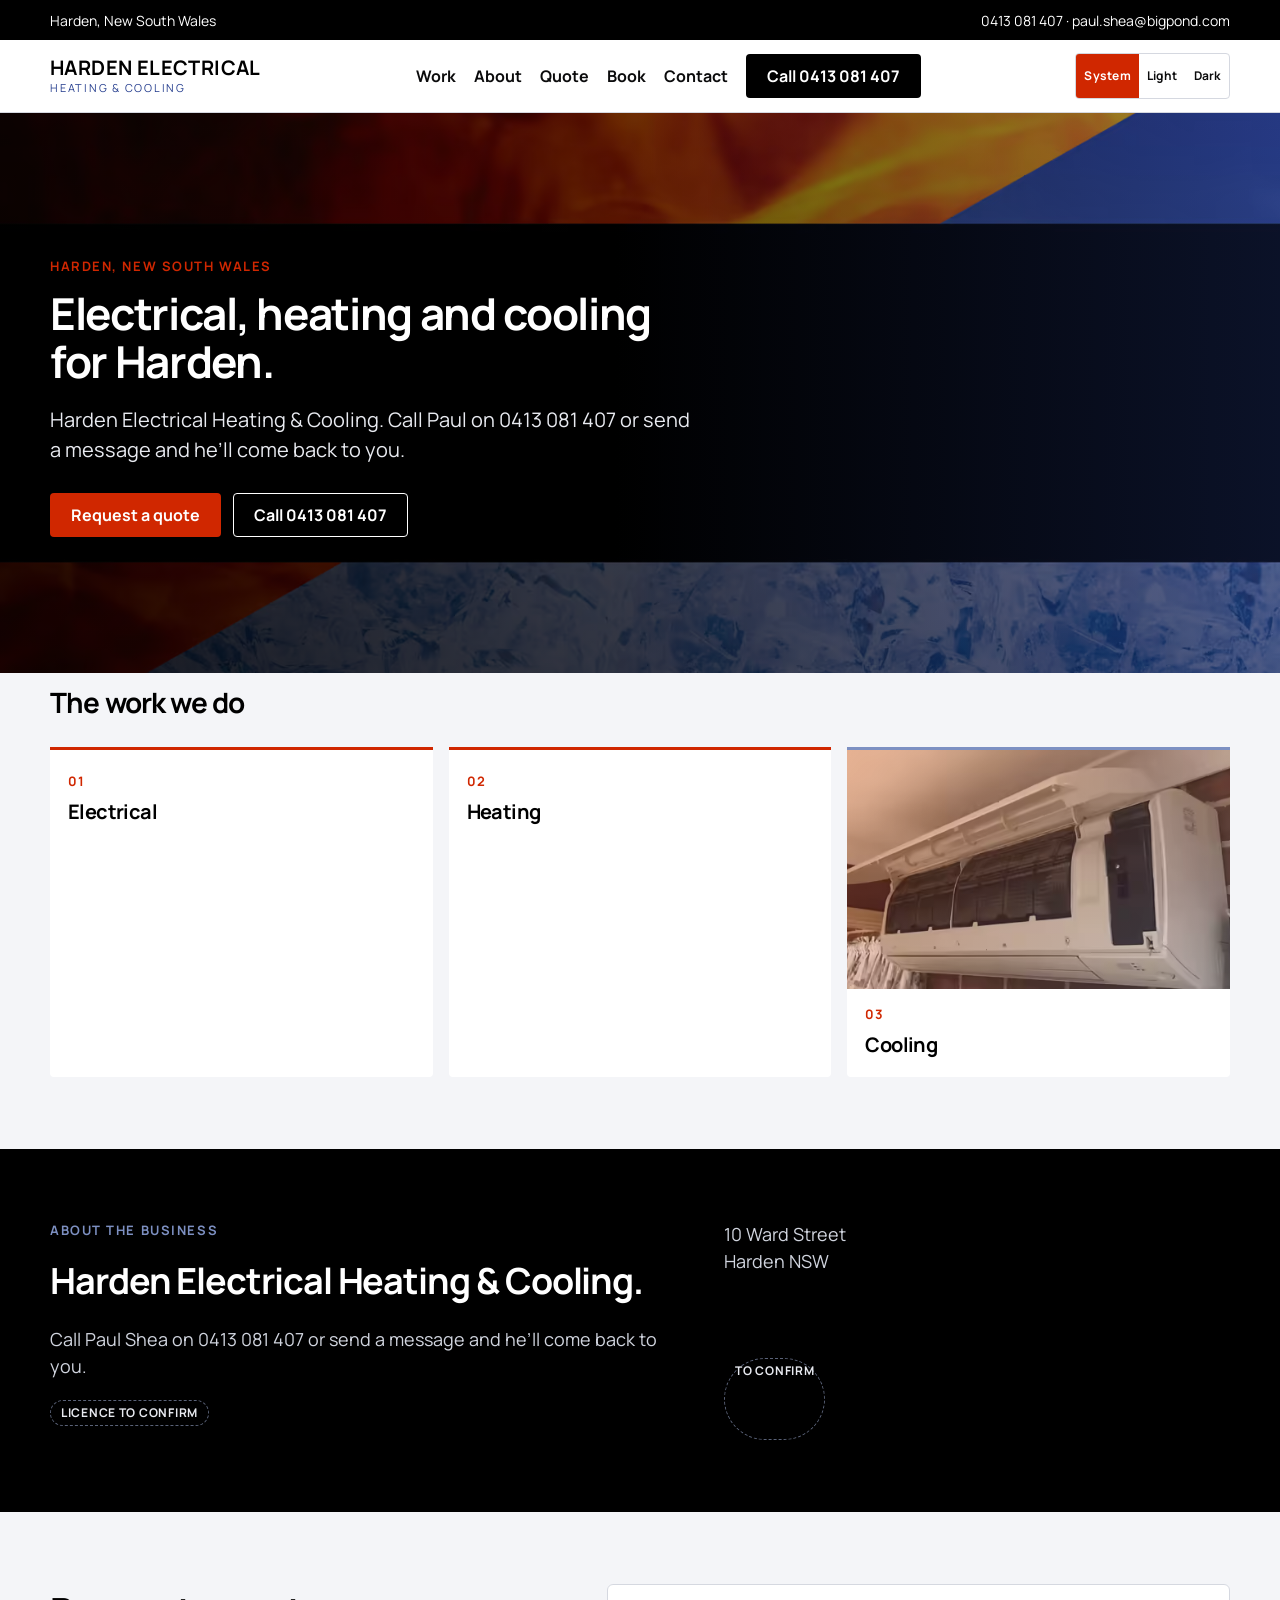
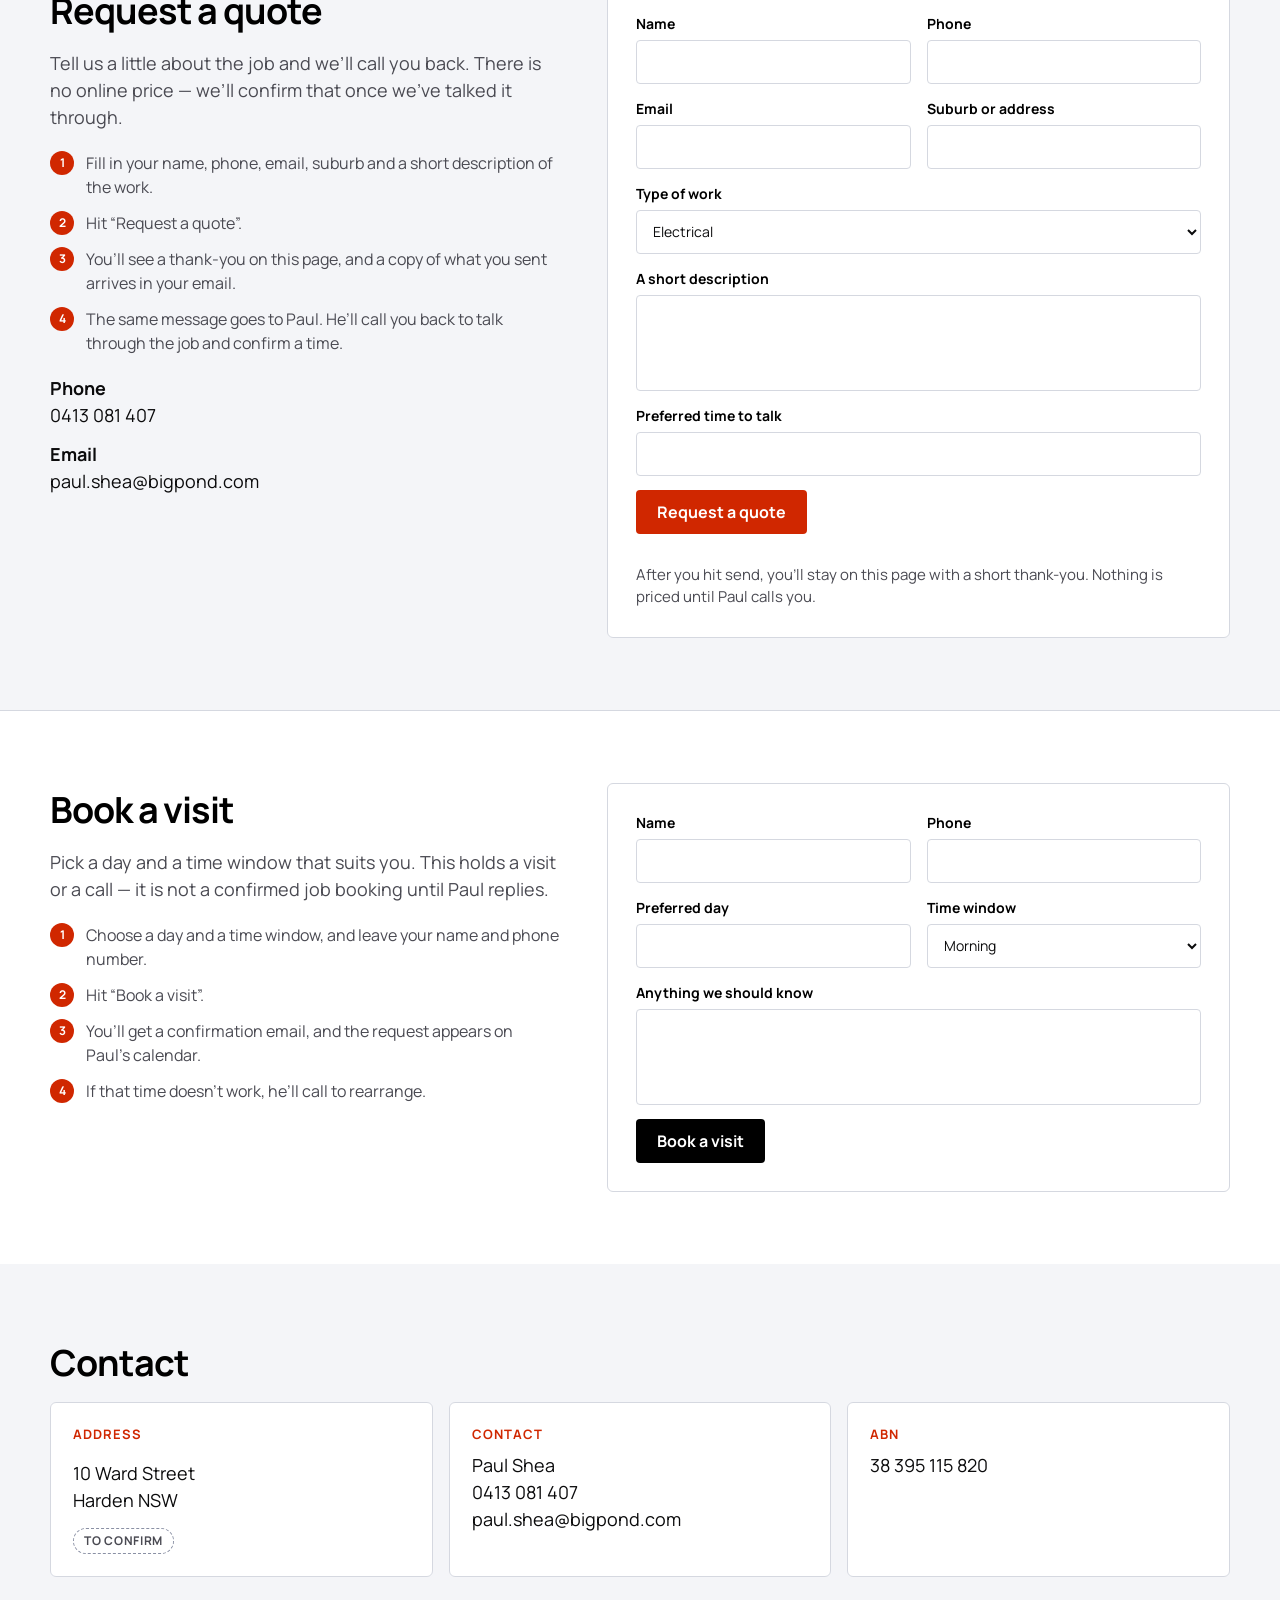
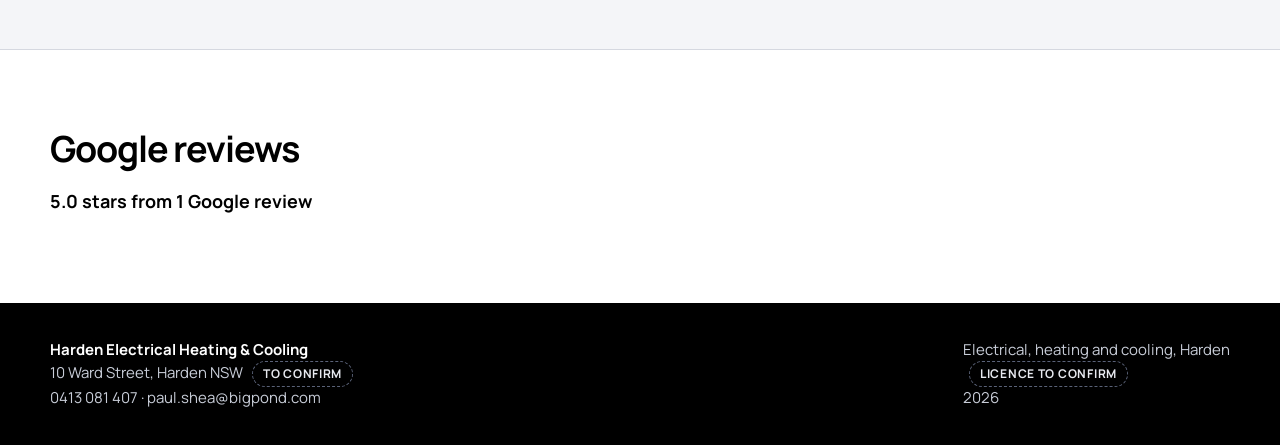
==== index.html @ 58b1dd8d "Build noindex static preview for Harden Electrical Five-page customer-facing site at the repo root w" ====
<!DOCTYPE html>
<html lang="en-AU" data-theme="system">
<head>
<meta charset="UTF-8">
<meta name="viewport" content="width=device-width, initial-scale=1">
<meta name="robots" content="noindex, nofollow">
<meta name="description" content="Electrical, heating and cooling in Harden, NSW. Call Paul on 0413 081 407.">
<title>Electrical, heating and cooling, Harden | Harden Electrical</title>
<link rel="stylesheet" href="css/site.css">
<script>
(function () {
  try {
    var t = localStorage.getItem("harden-theme");
    document.documentElement.setAttribute("data-theme", (t === "light" || t === "dark" || t === "system") ? t : "system");
  } catch (e) {
    document.documentElement.setAttribute("data-theme", "system");
  }
})();
</script>
</head>
<body>
  <a class="skip" href="#main">Skip to content</a>
  <div class="util">
    <div class="wrap">
      <span>Harden, New South Wales</span>
      <span><a href="tel:+61413081407">0413 081 407</a> · <a href="mailto:paul.shea@bigpond.com">paul.shea@bigpond.com</a></span>
    </div>
  </div>
  <header class="site">
    <div class="wrap">
      <a class="wordmark" href="index.html">Harden Electrical<span>Heating &amp; Cooling</span></a>
      <nav class="primary" aria-label="Main">
        <a href="work.html">Work</a>
        <a href="about.html">About</a>
        <a href="quote.html">Quote</a>
        <a href="#book">Book</a>
        <a href="contact.html">Contact</a>
        <a class="btn btn-black" href="tel:+61413081407">Call 0413 081 407</a>
      </nav>
      <div class="theme-switch" role="group" aria-label="Colour theme">
        <button type="button" data-theme-set="system" aria-pressed="true">System</button>
        <button type="button" data-theme-set="light" aria-pressed="false">Light</button>
        <button type="button" data-theme-set="dark" aria-pressed="false">Dark</button>
      </div>
    </div>
  </header>

  <main id="main">
  <section class="hero">
    <div class="hero-media" aria-hidden="true">
      <picture>
        <source type="image/avif" srcset="images/fire-ice-800.avif 800w, images/fire-ice-1440.avif 1440w" sizes="100vw">
        <source type="image/webp" srcset="images/fire-ice-800.webp 800w, images/fire-ice-1440.webp 1440w" sizes="100vw">
        <img src="images/fire-ice-800.webp" width="1440" height="810" alt="" fetchpriority="high" decoding="async">
      </picture>
      <div class="hero-overlay"></div>
    </div>
    <div class="wrap">
      <div class="hero-copy">
        <p class="kicker">Harden, New South Wales</p>
        <h1>Electrical, heating and cooling for Harden.</h1>
        <p class="lead">Harden Electrical Heating &amp; Cooling. Call Paul on 0413 081 407 or send a message and he’ll come back to you.</p>
        <div class="hero-actions">
          <a class="btn btn-fire" href="#quote">Request a quote</a>
          <a class="btn btn-ghost-light" href="tel:+61413081407">Call 0413 081 407</a>
        </div>
      </div>
    </div>
  </section>

  <section class="services reveal" id="work">
    <div class="wrap">
      <h2>The work we do</h2>
      <div class="svc-grid">
        <a class="svc" href="work.html"><span>01</span><h3>Electrical</h3></a>
        <a class="svc" href="work.html"><span>02</span><h3>Heating</h3></a>
        <a class="svc ice" href="work.html">
          <div class="media-frame brand-tint">
            <picture>
              <source type="image/avif" srcset="images/split-system-480.avif 480w, images/split-system-960.avif 960w" sizes="(max-width: 900px) 100vw, 380px">
              <source type="image/webp" srcset="images/split-system-480.webp 480w, images/split-system-960.webp 960w" sizes="(max-width: 900px) 100vw, 380px">
              <img src="images/split-system-480.webp" width="960" height="584" alt="Split system air conditioner." loading="lazy" decoding="async">
            </picture>
          </div>
          <div class="svc-body"><span>03</span><h3>Cooling</h3></div>
        </a>
      </div>
    </div>
  </section>

  <section class="about reveal" id="about">
    <div class="wrap about-grid">
      <div>
        <p class="kicker">About the business</p>
        <h2><a href="about.html">Harden Electrical Heating &amp; Cooling.</a></h2>
        <p>Call Paul Shea on 0413 081 407 or send a message and he’ll come back to you.</p>
        <p class="confirm-block"><span class="confirm-chip">Licence to confirm</span></p>
      </div>
      <div class="confirm-block">
        <p>10 Ward Street<br>Harden NSW</p>
        <span class="confirm-chip">To confirm</span>
      </div>
    </div>
  </section>

  <section class="quote reveal" id="quote">
    <div class="wrap quote-grid">
      <div>
        <h2>Request a quote</h2>
        <p class="help">Tell us a little about the job and we’ll call you back. There is no online price — we’ll confirm that once we’ve talked it through.</p>
        <ol class="steps">
          <li data-n="1">Fill in your name, phone, email, suburb and a short description of the work.</li>
          <li data-n="2">Hit “Request a quote”.</li>
          <li data-n="3">You’ll see a thank-you on this page, and a copy of what you sent arrives in your email.</li>
          <li data-n="4">The same message goes to Paul. He’ll call you back to talk through the job and confirm a time.</li>
        </ol>
        <div class="side-facts">
          <p><strong>Phone</strong><br><a href="tel:+61413081407">0413 081 407</a></p>
          <p><strong>Email</strong><br><a href="mailto:paul.shea@bigpond.com">paul.shea@bigpond.com</a></p>
        </div>
      </div>
      <div>
        <form data-form="quote">
          <label for="q-name">Name<input id="q-name" type="text" name="name" autocomplete="name" required></label>
          <label for="q-phone">Phone<input id="q-phone" type="tel" name="phone" autocomplete="tel" required></label>
          <label for="q-email">Email<input id="q-email" type="email" name="email" autocomplete="email" required></label>
          <label for="q-suburb">Suburb or address<input id="q-suburb" type="text" name="suburb" required></label>
          <label class="full" for="q-type">Type of work
            <select id="q-type" name="type">
              <option>Electrical</option>
              <option>Heating</option>
              <option>Cooling</option>
              <option>Other</option>
            </select>
          </label>
          <label class="full" for="q-details">A short description<textarea id="q-details" name="details" required></textarea></label>
          <label class="full" for="q-when">Preferred time to talk<input id="q-when" type="text" name="when"></label>
          <button class="btn btn-fire submit" type="submit">Request a quote</button>
          <p class="after-send">After you hit send, you’ll stay on this page with a short thank-you. Nothing is priced until Paul calls you.</p>
        </form>
        <div class="thanks" hidden tabindex="-1">
          <p>Thank you. Nothing is priced until Paul calls you.</p>
        </div>
      </div>
    </div>
  </section>

  <section class="book reveal" id="book">
    <div class="wrap book-grid">
      <div>
        <h2>Book a visit</h2>
        <p class="help">Pick a day and a time window that suits you. This holds a visit or a call — it is not a confirmed job booking until Paul replies.</p>
        <ol class="steps">
          <li data-n="1">Choose a day and a time window, and leave your name and phone number.</li>
          <li data-n="2">Hit “Book a visit”.</li>
          <li data-n="3">You’ll get a confirmation email, and the request appears on Paul’s calendar.</li>
          <li data-n="4">If that time doesn’t work, he’ll call to rearrange.</li>
        </ol>
      </div>
      <div>
        <form data-form="book">
          <label for="b-name">Name<input id="b-name" type="text" name="b-name" autocomplete="name" required></label>
          <label for="b-phone">Phone<input id="b-phone" type="tel" name="b-phone" autocomplete="tel" required></label>
          <label for="b-day">Preferred day<input id="b-day" type="text" name="b-day" required></label>
          <label for="b-window">Time window
            <select id="b-window" name="b-window">
              <option>Morning</option>
              <option>Afternoon</option>
              <option>Either</option>
            </select>
          </label>
          <label class="full" for="b-notes">Anything we should know<textarea id="b-notes" name="b-notes"></textarea></label>
          <button class="btn btn-black submit" type="submit">Book a visit</button>
        </form>
        <div class="thanks" hidden tabindex="-1">
          <p>Thank you. Paul will be in touch.</p>
        </div>
      </div>
    </div>
  </section>

  <section class="contact reveal" id="contact">
    <div class="wrap">
      <h2 class="contact-heading">Contact</h2>
      <div class="contact-grid">
        <article class="confirm-block">
          <h3>Address</h3>
          <p>10 Ward Street<br>Harden NSW</p>
          <span class="confirm-chip">To confirm</span>
        </article>
        <article>
          <h3>Contact</h3>
          <p>Paul Shea<br><a href="tel:+61413081407">0413 081 407</a><br><a href="mailto:paul.shea@bigpond.com">paul.shea@bigpond.com</a></p>
        </article>
        <article>
          <h3>ABN</h3>
          <p>38 395 115 820</p>
        </article>
      </div>
    </div>
  </section>

  <section class="reviews reveal">
    <div class="wrap">
      <h2>Google reviews</h2>
      <p class="rating">5.0 stars from 1 Google review</p>
    </div>
  </section>
  </main>

  <footer class="site">
    <div class="wrap">
      <div>
        <strong>Harden Electrical Heating &amp; Cooling</strong><br>
        10 Ward Street, Harden NSW <span class="confirm-chip">To confirm</span><br>
        <a href="tel:+61413081407">0413 081 407</a> · <a href="mailto:paul.shea@bigpond.com">paul.shea@bigpond.com</a>
      </div>
      <div>
        Electrical, heating and cooling, Harden<br>
        <span class="confirm-chip">Licence to confirm</span><br>
        2026
      </div>
    </div>
  </footer>
  <div class="sticky-call">
    <a class="btn btn-fire" href="tel:+61413081407">Call 0413 081 407</a>
    <a class="btn btn-ghost-light" href="#quote">Request a quote</a>
  </div>
  <script src="js/site.js"></script>
</body>
</html>
---- css/site.css ----
@font-face {
  font-family: Manrope;
  src: url("../fonts/manrope-400.woff2") format("woff2");
  font-weight: 400;
  font-style: normal;
  font-display: swap;
}
@font-face {
  font-family: Manrope;
  src: url("../fonts/manrope-700.woff2") format("woff2");
  font-weight: 700;
  font-style: normal;
  font-display: swap;
}

:root,
html[data-theme="light"],
html[data-theme="system"] {
  --fire: #D02700;
  --ember: #8B1500;
  --ice: #7D90C2;
  --blue: #284090;
  --ink: #0B0B0C;
  --muted: #4A4A52;
  --paper: #FFFFFF;
  --mist: #F4F5F8;
  --line: #D5D8E0;
  --black: #000000;
  --heading: #000000;
  --gap-bg: #EEF0F5;
  --gap-line: #8A90A4;
  --input-bg: #FFFFFF;
  --about-copy: #D0D4DE;
  --about-lic: #E8EAF0;
  --footer-copy: #C8CDD8;
  --wordmark-sub: #284090;
  color-scheme: light;
}

@media (prefers-color-scheme: dark) {
  html[data-theme="system"] {
    --ink: #F4F5F8;
    --muted: #B4B8C4;
    --paper: #141418;
    --mist: #0B0B0C;
    --line: #3A3E4A;
    --heading: #FFFFFF;
    --gap-bg: #1A1C24;
    --gap-line: #5A6278;
    --input-bg: #1C1C22;
    --about-copy: #D0D4DE;
    --about-lic: #E8EAF0;
    --footer-copy: #C8CDD8;
    --wordmark-sub: #7D90C2;
    color-scheme: dark;
  }
}

html[data-theme="dark"] {
  --ink: #F4F5F8;
  --muted: #B4B8C4;
  --paper: #141418;
  --mist: #0B0B0C;
  --line: #3A3E4A;
  --heading: #FFFFFF;
  --gap-bg: #1A1C24;
  --gap-line: #5A6278;
  --input-bg: #1C1C22;
  --about-copy: #D0D4DE;
  --about-lic: #E8EAF0;
  --footer-copy: #C8CDD8;
  --wordmark-sub: #7D90C2;
  color-scheme: dark;
}

* { box-sizing: border-box; margin: 0; padding: 0; }

html, body { background: var(--mist); color: var(--ink); }

html { overflow-x: clip; }

body {
  font-family: Manrope, "Segoe UI", sans-serif;
  font-size: 18px;
  font-weight: 400;
  line-height: 1.5;
  -webkit-font-smoothing: antialiased;
  min-width: 0;
}

h1, h2, h3, .wordmark { font-weight: 700; letter-spacing: -0.03em; }
a { color: inherit; text-decoration: none; }
img { max-width: 100%; }

.wrap { width: min(1180px, calc(100% - 48px)); margin: 0 auto; }

.skip {
  position: absolute;
  left: 12px;
  top: -48px;
  z-index: 40;
  background: var(--fire);
  color: #fff;
  padding: 10px 16px;
  min-height: 44px;
  font-weight: 700;
  font-size: 16px;
}
.skip:focus { top: 8px; }

.btn {
  display: inline-flex;
  align-items: center;
  justify-content: center;
  min-height: 44px;
  padding: 0 20px;
  border-radius: 4px;
  font-family: inherit;
  font-weight: 700;
  font-size: 16px;
  border: 1.5px solid transparent;
  cursor: pointer;
  color: inherit;
  text-align: center;
}
.btn-fire { background: var(--fire); color: #fff; }
.btn-black { background: var(--black); color: #fff; }
.btn-ghost { background: transparent; border-color: var(--heading); color: var(--heading); }
.btn-ghost-light { background: transparent; border-color: #fff; color: #fff; }

.util { background: var(--black); color: #fff; font-size: 14px; }
.util .wrap {
  min-height: 40px;
  display: flex;
  align-items: center;
  justify-content: space-between;
  gap: 16px;
}
.util a { color: #fff; }

header.site {
  position: sticky;
  top: 0;
  z-index: 20;
  background: var(--paper);
  border-bottom: 1px solid var(--line);
}
header.site .wrap {
  display: flex;
  align-items: center;
  justify-content: space-between;
  gap: 16px 24px;
  min-height: 72px;
}

.wordmark {
  font-size: 20px;
  line-height: 1.1;
  color: var(--heading);
  text-transform: uppercase;
  letter-spacing: 0.02em;
  flex-shrink: 0;
}
.wordmark span {
  display: block;
  font-size: 11px;
  font-weight: 400;
  letter-spacing: 0.16em;
  color: var(--wordmark-sub);
  margin-top: 3px;
}

nav.primary {
  display: flex;
  align-items: center;
  gap: 18px;
  font-weight: 700;
  font-size: 16px;
  min-width: 0;
}
nav.primary a:hover { color: var(--fire); }
nav.primary a[aria-current="page"] { color: var(--fire); }

.theme-switch {
  display: flex;
  flex-shrink: 0;
  border: 1px solid var(--line);
  border-radius: 4px;
  overflow: hidden;
  background: var(--paper);
}
.theme-switch button {
  appearance: none;
  font-family: inherit;
  font-weight: 700;
  font-size: 12px;
  letter-spacing: 0.02em;
  min-height: 44px;
  min-width: 44px;
  padding: 0 8px;
  border: 0;
  background: transparent;
  color: var(--ink);
  cursor: pointer;
  line-height: 1;
}
.theme-switch button[aria-pressed="true"] {
  background: var(--fire);
  color: #fff;
}

.hero {
  position: relative;
  min-height: 560px;
  display: flex;
  align-items: center;
  padding: 64px 0 56px;
  color: #fff;
  overflow: hidden;
}
.hero-media {
  position: absolute;
  inset: 0;
}
.hero-media picture,
.hero-media img {
  display: block;
  width: 100%;
  height: 100%;
}
.hero-media img {
  object-fit: cover;
  aspect-ratio: 16 / 9;
}
.hero-overlay {
  position: absolute;
  inset: 0;
  background:
    linear-gradient(90deg, rgba(0, 0, 0, 0.78) 0%, rgba(0, 0, 0, 0.5) 48%, rgba(40, 64, 144, 0.28) 100%),
    linear-gradient(180deg, rgba(0, 0, 0, 0.15), rgba(0, 0, 0, 0.35));
  pointer-events: none;
}
.hero-copy {
  position: relative;
  z-index: 1;
  max-width: 36em;
}
.hero .lead { color: #E8EAF0; }
.hero h1 { color: #fff; }
.hero-note {
  margin-top: 20px;
  font-size: 15px;
  color: #F4F5F8;
  max-width: 36em;
}
.page-intro { padding: 64px 0 32px; }
.hero-grid {
  display: grid;
  grid-template-columns: 1.05fr 0.95fr;
  gap: 48px;
  align-items: start;
}

.kicker {
  font-size: 13px;
  font-weight: 700;
  letter-spacing: 0.12em;
  text-transform: uppercase;
  color: var(--fire);
  margin-bottom: 14px;
}

h1 {
  font-size: 44px;
  line-height: 1.08;
  color: var(--heading);
  margin-bottom: 20px;
}
.lead {
  font-size: 20px;
  color: var(--muted);
  max-width: 36em;
  margin-bottom: 28px;
}
.hero-actions { display: flex; flex-wrap: wrap; gap: 12px; }

.photo-slot,
.photo-placeholder {
  background: linear-gradient(135deg, #3A0A00 0%, #D02700 42%, #7D90C2 58%, #1A2450 100%);
  border-radius: 6px;
  min-height: 380px;
  padding: 28px;
  display: flex;
  flex-direction: column;
  justify-content: flex-end;
  color: #F4F5F8;
  font-size: 15px;
}
.photo-placeholder {
  background: var(--gap-bg);
  border: 1.5px dashed var(--gap-line);
  color: var(--muted);
  min-height: 0;
  aspect-ratio: 16 / 10;
  justify-content: center;
}
.photo-slot strong,
.photo-placeholder strong {
  display: block;
  color: #fff;
  font-size: 16px;
  margin-bottom: 6px;
  font-weight: 700;
}
.photo-placeholder strong { color: var(--ink); }

.media-frame {
  position: relative;
  overflow: hidden;
  border-radius: 6px;
  aspect-ratio: 16 / 10;
  background: var(--gap-bg);
}
.media-frame picture,
.media-frame img {
  display: block;
  width: 100%;
  height: 100%;
}
.media-frame img {
  object-fit: cover;
  aspect-ratio: 16 / 10;
}
.brand-tint::after {
  content: "";
  position: absolute;
  inset: 0;
  background: linear-gradient(135deg, rgba(208, 39, 0, 0.22), rgba(125, 144, 194, 0.28));
  pointer-events: none;
}

.services { padding: 8px 0 72px; }
.services h2 { font-size: 28px; color: var(--heading); margin-bottom: 24px; }
.svc-grid { display: grid; grid-template-columns: repeat(3, 1fr); gap: 16px; }
.svc {
  background: var(--paper);
  border-top: 3px solid var(--fire);
  padding: 22px 18px 20px;
  min-height: 140px;
  border-radius: 0 0 4px 4px;
  display: block;
  overflow: hidden;
}
.svc:nth-child(3),
.svc.ice { border-top-color: var(--ice); }
.svc .media-frame {
  border-radius: 0;
  margin: -22px -18px 16px;
}
.svc-body { padding: 0; }
.svc span {
  display: block;
  font-size: 13px;
  font-weight: 700;
  color: var(--fire);
  letter-spacing: 0.08em;
  margin-bottom: 8px;
}
.svc h3 { font-size: 20px; color: var(--heading); line-height: 1.2; }

.gallery { padding: 0 0 72px; }
.gallery h2 { font-size: 36px; color: var(--heading); margin-bottom: 12px; }
.work-item button { width: 100%; }
.work-item .photo-placeholder { min-height: 220px; }
.bento {
  display: grid;
  grid-template-columns: 1.4fr 1fr;
  gap: 16px;
}
.bento button {
  appearance: none;
  border: 0;
  padding: 0;
  background: none;
  cursor: pointer;
  text-align: left;
  font: inherit;
  color: inherit;
  min-height: 44px;
}
.bento .media-frame { width: 100%; }
.bento figcaption,
.bento .cap {
  margin-top: 8px;
  font-size: 14px;
  color: var(--muted);
}

.lightbox {
  position: relative;
  padding: 0;
  border: 0;
  background: transparent;
  max-width: min(1100px, calc(100% - 32px));
}
.lightbox::backdrop { background: rgba(0, 0, 0, 0.82); }
.lightbox img {
  display: block;
  width: 100%;
  height: auto;
  border-radius: 6px;
}
.lightbox-close {
  position: absolute;
  top: 12px;
  right: 12px;
  min-height: 44px;
  min-width: 44px;
  padding: 0 14px;
  border: 0;
  border-radius: 4px;
  background: var(--black);
  color: #fff;
  font: inherit;
  font-weight: 700;
  cursor: pointer;
}

@media (prefers-reduced-motion: no-preference) {
  .reveal.is-in {
    animation: fade-up 0.45s ease both;
  }
}
@keyframes fade-up {
  from { opacity: 0.01; transform: translateY(10px); }
  to { opacity: 1; transform: none; }
}

.work-list { display: grid; gap: 24px; }
.work-item {
  display: grid;
  grid-template-columns: 0.9fr 1.1fr;
  gap: 32px;
  align-items: stretch;
  background: var(--paper);
  border-top: 3px solid var(--fire);
  border-radius: 0 0 6px 6px;
  padding: 24px;
}
.work-item.ice { border-top-color: var(--ice); }
.work-item .photo-slot { min-height: 220px; }
.work-item h2 { font-size: 28px; color: var(--heading); margin: 0; }
.work-item .num {
  display: block;
  font-size: 13px;
  font-weight: 700;
  color: var(--fire);
  letter-spacing: 0.08em;
  margin-bottom: 8px;
}

.about { background: var(--black); color: #fff; padding: 72px 0; }
.about-grid { display: grid; grid-template-columns: 1.1fr 0.9fr; gap: 56px; }
.about h1,
.about h2 { font-size: 36px; margin-bottom: 18px; color: #fff; }
.about p { margin-bottom: 14px; color: var(--about-copy); }
.about .kicker { color: var(--ice); }
.confirm-chip {
  display: inline-block;
  margin: 6px 0 0;
  padding: 4px 10px;
  border: 1.5px dashed var(--gap-line);
  border-radius: 999px;
  font-size: 12px;
  font-weight: 700;
  letter-spacing: 0.06em;
  text-transform: uppercase;
  color: var(--muted);
  line-height: 1.3;
  vertical-align: middle;
}
.about .confirm-chip,
footer.site .confirm-chip {
  border-color: #5A6278;
  color: #E8EAF0;
}
footer.site .confirm-chip { margin: 0 0 0 6px; }
.confirm-block { display: grid; gap: 8px; justify-items: start; }
.about a { color: #fff; }

.quote, .book, .contact, .reviews, .not-found { padding: 72px 0; }
.book { background: var(--paper); border-top: 1px solid var(--line); }
.quote-grid, .book-grid {
  display: grid;
  grid-template-columns: 0.9fr 1.1fr;
  gap: 48px;
  align-items: start;
}
.quote h1, .quote h2,
.book h1, .book h2,
.reviews h2,
.contact h1, .contact h2,
.not-found h1 {
  font-size: 36px;
  color: var(--heading);
  margin-bottom: 12px;
}
.help { color: var(--muted); margin-bottom: 20px; }
.steps { list-style: none; display: grid; gap: 12px; margin-top: 8px; }
.steps li {
  padding-left: 36px;
  position: relative;
  color: var(--muted);
  font-size: 16px;
}
.steps li::before {
  content: attr(data-n);
  position: absolute;
  left: 0;
  top: 0;
  width: 24px;
  height: 24px;
  border-radius: 50%;
  background: var(--fire);
  color: #fff;
  font-size: 12px;
  font-weight: 700;
  display: flex;
  align-items: center;
  justify-content: center;
  line-height: 24px;
  text-align: center;
}

.side-facts { margin-top: 20px; }
.side-facts p { margin-top: 12px; }
.side-facts p:first-child { margin-top: 20px; }

form {
  background: var(--paper);
  border: 1px solid var(--line);
  padding: 28px;
  display: grid;
  grid-template-columns: 1fr 1fr;
  gap: 14px 16px;
  border-radius: 6px;
}
form label {
  display: flex;
  flex-direction: column;
  gap: 6px;
  font-size: 14px;
  font-weight: 700;
  color: var(--heading);
}
form label.full { grid-column: 1 / -1; }
form input, form select, form textarea {
  font: inherit;
  font-weight: 400;
  color: var(--ink);
  border: 1px solid var(--line);
  background: var(--input-bg);
  min-height: 44px;
  padding: 8px 12px;
  border-radius: 4px;
  width: 100%;
}
form textarea { min-height: 96px; resize: none; }
form .submit { grid-column: 1 / -1; justify-self: start; }
.after-send {
  margin-top: 16px;
  font-size: 15px;
  color: var(--muted);
  grid-column: 1 / -1;
}
.thanks {
  background: var(--paper);
  border: 1px solid var(--line);
  padding: 28px;
  border-radius: 6px;
  color: var(--ink);
}
.thanks[hidden], form[hidden] { display: none; }

.contact-grid { display: grid; grid-template-columns: repeat(3, 1fr); gap: 16px; }
.contact article {
  background: var(--paper);
  padding: 22px;
  border: 1px solid var(--line);
  border-radius: 6px;
}
.contact h3 {
  font-size: 13px;
  letter-spacing: 0.08em;
  text-transform: uppercase;
  color: var(--fire);
  margin-bottom: 8px;
  font-weight: 700;
}
.contact .note { margin-top: 8px; font-size: 15px; color: var(--muted); }
.contact-heading { margin-bottom: 24px; }

.hours-gap, .reviews-gap {
  border: 1.5px dashed var(--gap-line);
  background: var(--gap-bg);
  padding: 22px;
  font-size: 15px;
  color: var(--muted);
  border-radius: 6px;
}
.hours-gap strong, .reviews-gap strong {
  display: block;
  color: var(--ink);
  margin-bottom: 6px;
}

.reviews { background: var(--paper); border-top: 1px solid var(--line); }
.rating { margin-bottom: 16px; font-weight: 700; color: var(--heading); }

footer.site {
  background: var(--black);
  color: var(--footer-copy);
  padding: 36px 0;
  font-size: 15px;
}
footer.site .wrap {
  display: flex;
  justify-content: space-between;
  gap: 24px;
  flex-wrap: wrap;
}
footer.site strong { color: #fff; }
footer.site a { color: inherit; }

.sticky-call {
  display: none;
  position: sticky;
  bottom: 0;
  background: var(--black);
  color: #fff;
  padding: 10px 16px;
  gap: 10px;
  z-index: 5;
}
.sticky-call a { flex: 1; }

@media (prefers-reduced-motion: reduce) {
  *, *::before, *::after {
    animation: none !important;
    transition: none !important;
    scroll-behavior: auto !important;
  }
}

@media (max-width: 1100px) {
  nav.primary { gap: 12px; font-size: 15px; }
  nav.primary .btn { padding: 0 12px; }
}

@media (max-width: 900px) {
  .wrap { width: min(1180px, calc(100% - 32px)); }
  h1 { font-size: 32px; }
  .util { display: none; }
  header.site .wrap {
    flex-wrap: wrap;
    min-height: 0;
    padding: 10px 0 8px;
    gap: 8px;
  }
  .wordmark { font-size: 16px; order: 1; }
  .theme-switch { margin-left: auto; order: 2; }
  nav.primary {
    width: 100%;
    gap: 0;
    justify-content: space-between;
    font-size: 15px;
    order: 3;
  }
  nav.primary a {
    min-height: 44px;
    display: inline-flex;
    align-items: center;
    padding: 0 4px;
  }
  nav.primary .btn { display: none; }
  .hero, .page-intro { padding: 32px 0 28px; }
  .hero { min-height: 420px; }
  .hero-grid,
  .about-grid,
  .quote-grid,
  .book-grid,
  .svc-grid,
  .contact-grid,
  .work-item,
  .bento { grid-template-columns: 1fr; }
  .svc { min-height: 0; }
  .gallery { padding-bottom: 48px; }
  form { grid-template-columns: 1fr; padding: 18px; }
  form label.full, form .submit, .after-send { grid-column: auto; }
  form .submit { width: 100%; }
  .photo-slot { min-height: 220px; }
  .about, .quote, .book, .contact, .reviews, .not-found, .services { padding-top: 48px; padding-bottom: 48px; }
  .sticky-call { display: flex; }
  footer.site { padding-bottom: 80px; }
}

@media (max-width: 360px) {
  .theme-switch button { padding: 0 5px; font-size: 11px; }
}
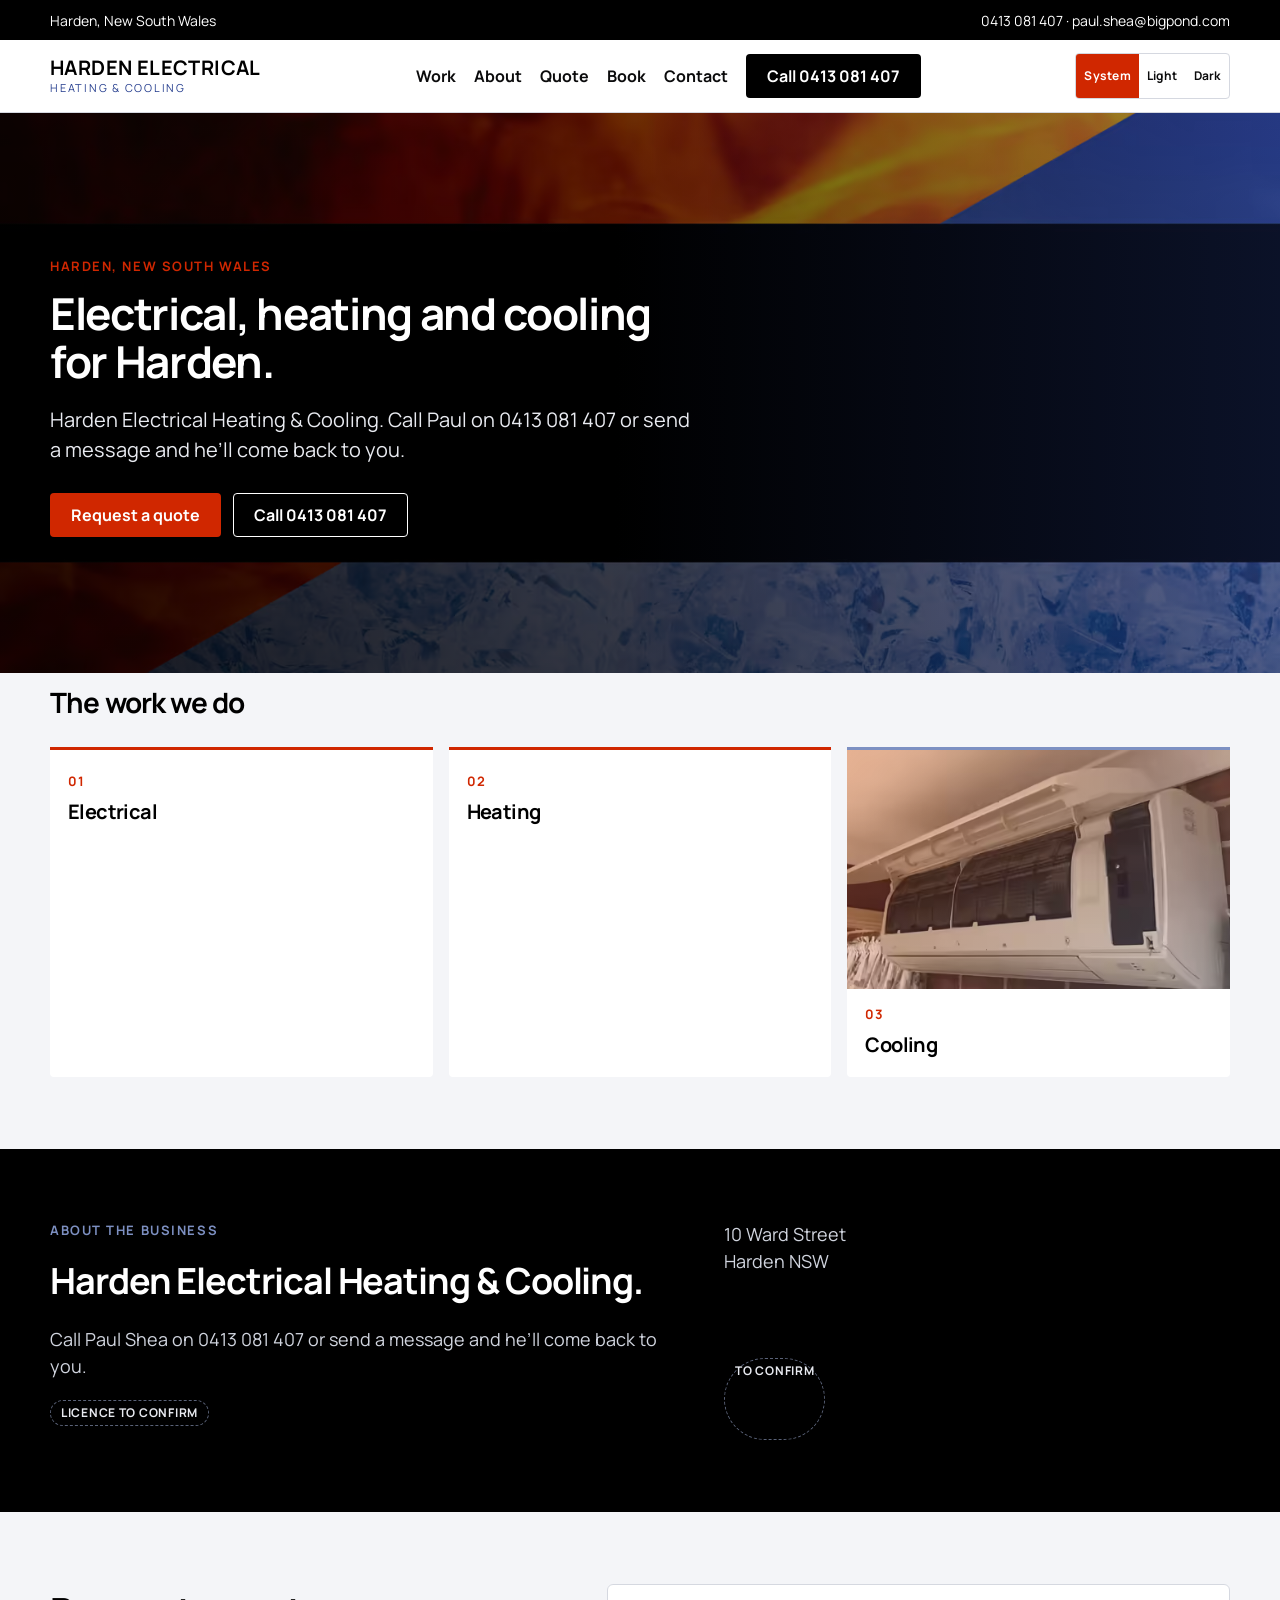
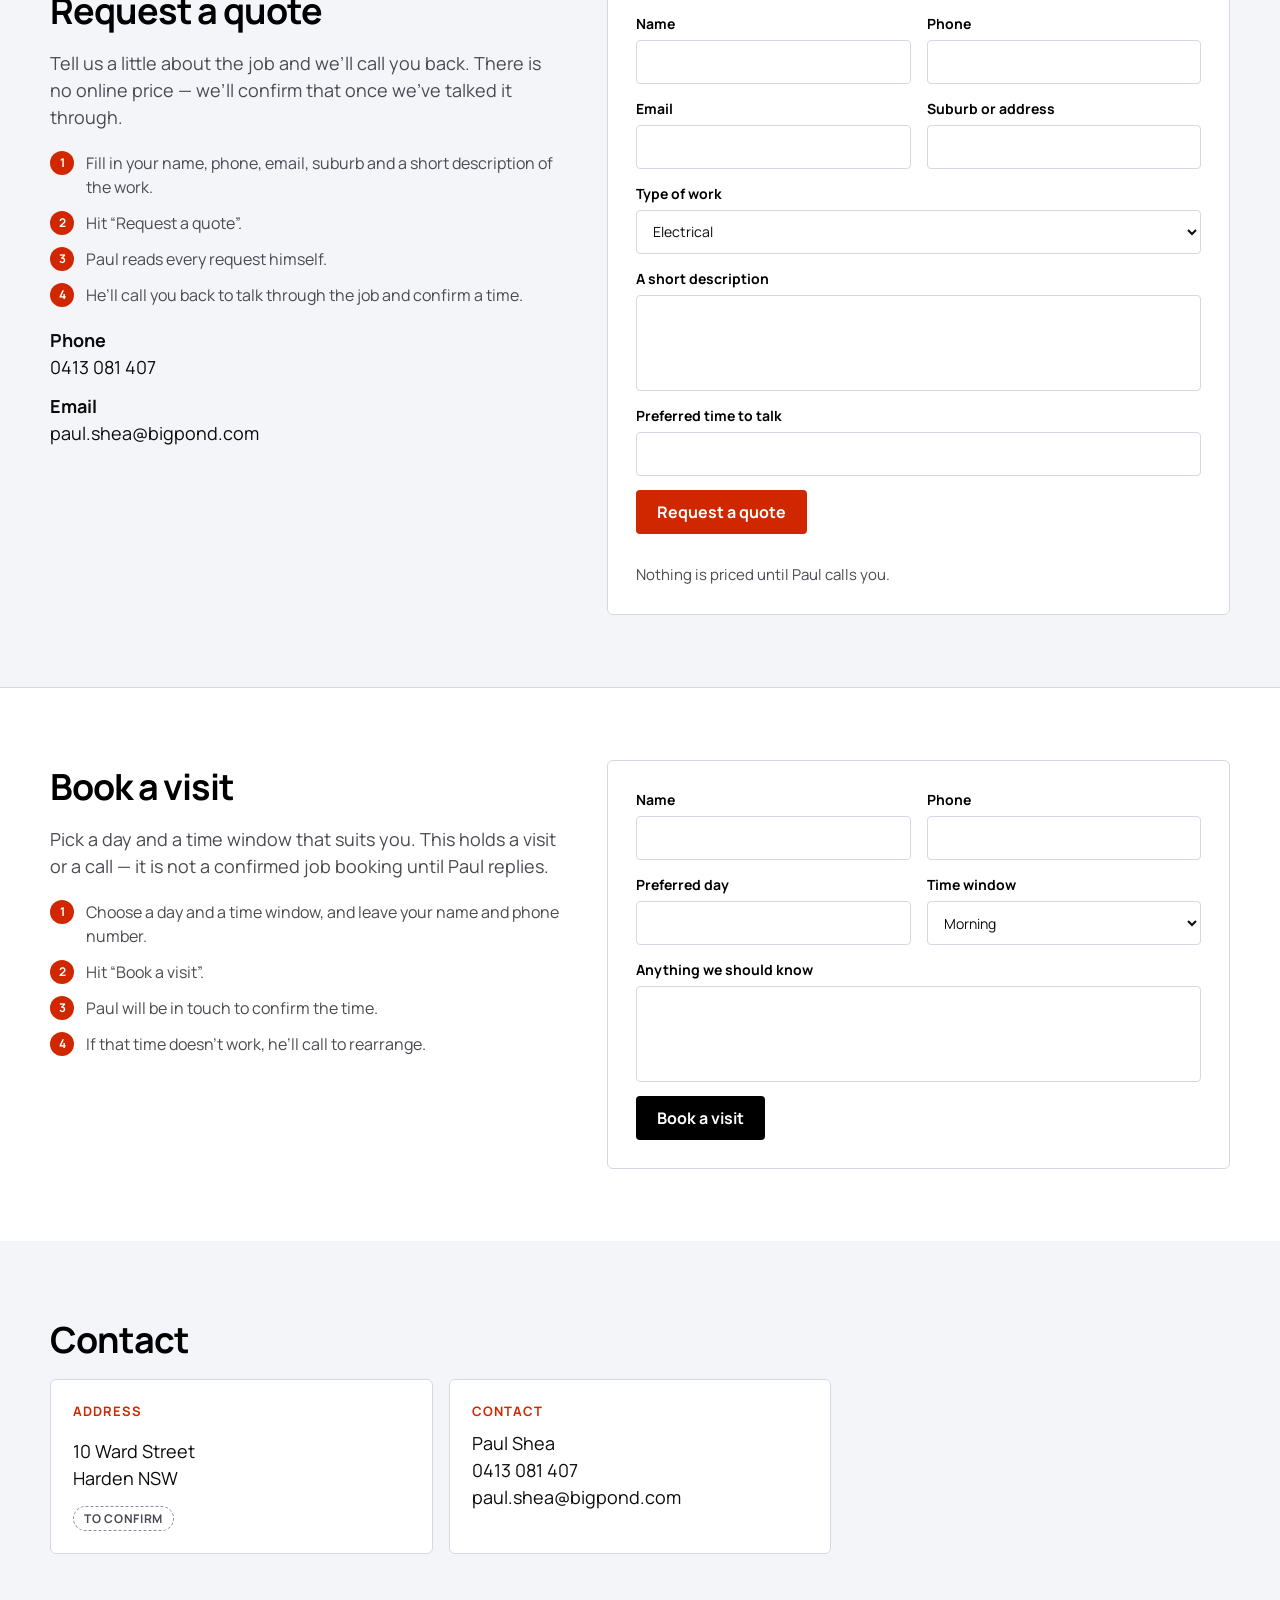
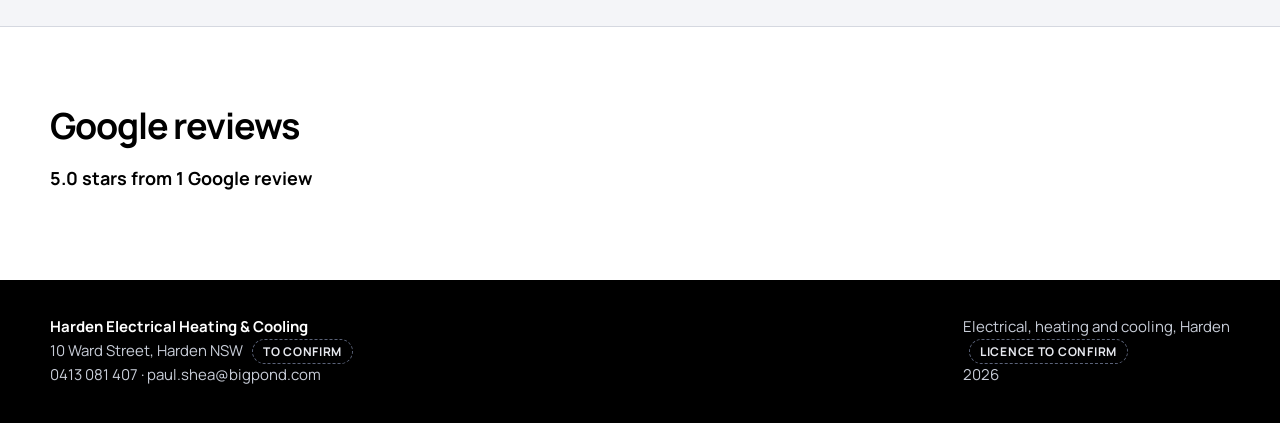
==== commit 21f9ed30: "Fix customer-facing copy on quote, booking, and ABN Remove the unverifiable ABN, stop promising emai" ====
--- a/index.html
+++ b/index.html
@@ -111,8 +111,8 @@
         <ol class="steps">
           <li data-n="1">Fill in your name, phone, email, suburb and a short description of the work.</li>
           <li data-n="2">Hit “Request a quote”.</li>
-          <li data-n="3">You’ll see a thank-you on this page, and a copy of what you sent arrives in your email.</li>
-          <li data-n="4">The same message goes to Paul. He’ll call you back to talk through the job and confirm a time.</li>
+          <li data-n="3">Paul reads every request himself.</li>
+          <li data-n="4">He’ll call you back to talk through the job and confirm a time.</li>
         </ol>
         <div class="side-facts">
           <p><strong>Phone</strong><br><a href="tel:+61413081407">0413 081 407</a></p>
@@ -136,7 +136,7 @@
           <label class="full" for="q-details">A short description<textarea id="q-details" name="details" required></textarea></label>
           <label class="full" for="q-when">Preferred time to talk<input id="q-when" type="text" name="when"></label>
           <button class="btn btn-fire submit" type="submit">Request a quote</button>
-          <p class="after-send">After you hit send, you’ll stay on this page with a short thank-you. Nothing is priced until Paul calls you.</p>
+          <p class="after-send">Nothing is priced until Paul calls you.</p>
         </form>
         <div class="thanks" hidden tabindex="-1">
           <p>Thank you. Nothing is priced until Paul calls you.</p>
@@ -153,7 +153,7 @@
         <ol class="steps">
           <li data-n="1">Choose a day and a time window, and leave your name and phone number.</li>
           <li data-n="2">Hit “Book a visit”.</li>
-          <li data-n="3">You’ll get a confirmation email, and the request appears on Paul’s calendar.</li>
+          <li data-n="3">Paul will be in touch to confirm the time.</li>
           <li data-n="4">If that time doesn’t work, he’ll call to rearrange.</li>
         </ol>
       </div>
@@ -192,10 +192,6 @@
           <h3>Contact</h3>
           <p>Paul Shea<br><a href="tel:+61413081407">0413 081 407</a><br><a href="mailto:paul.shea@bigpond.com">paul.shea@bigpond.com</a></p>
         </article>
-        <article>
-          <h3>ABN</h3>
-          <p>38 395 115 820</p>
-        </article>
       </div>
     </div>
   </section>
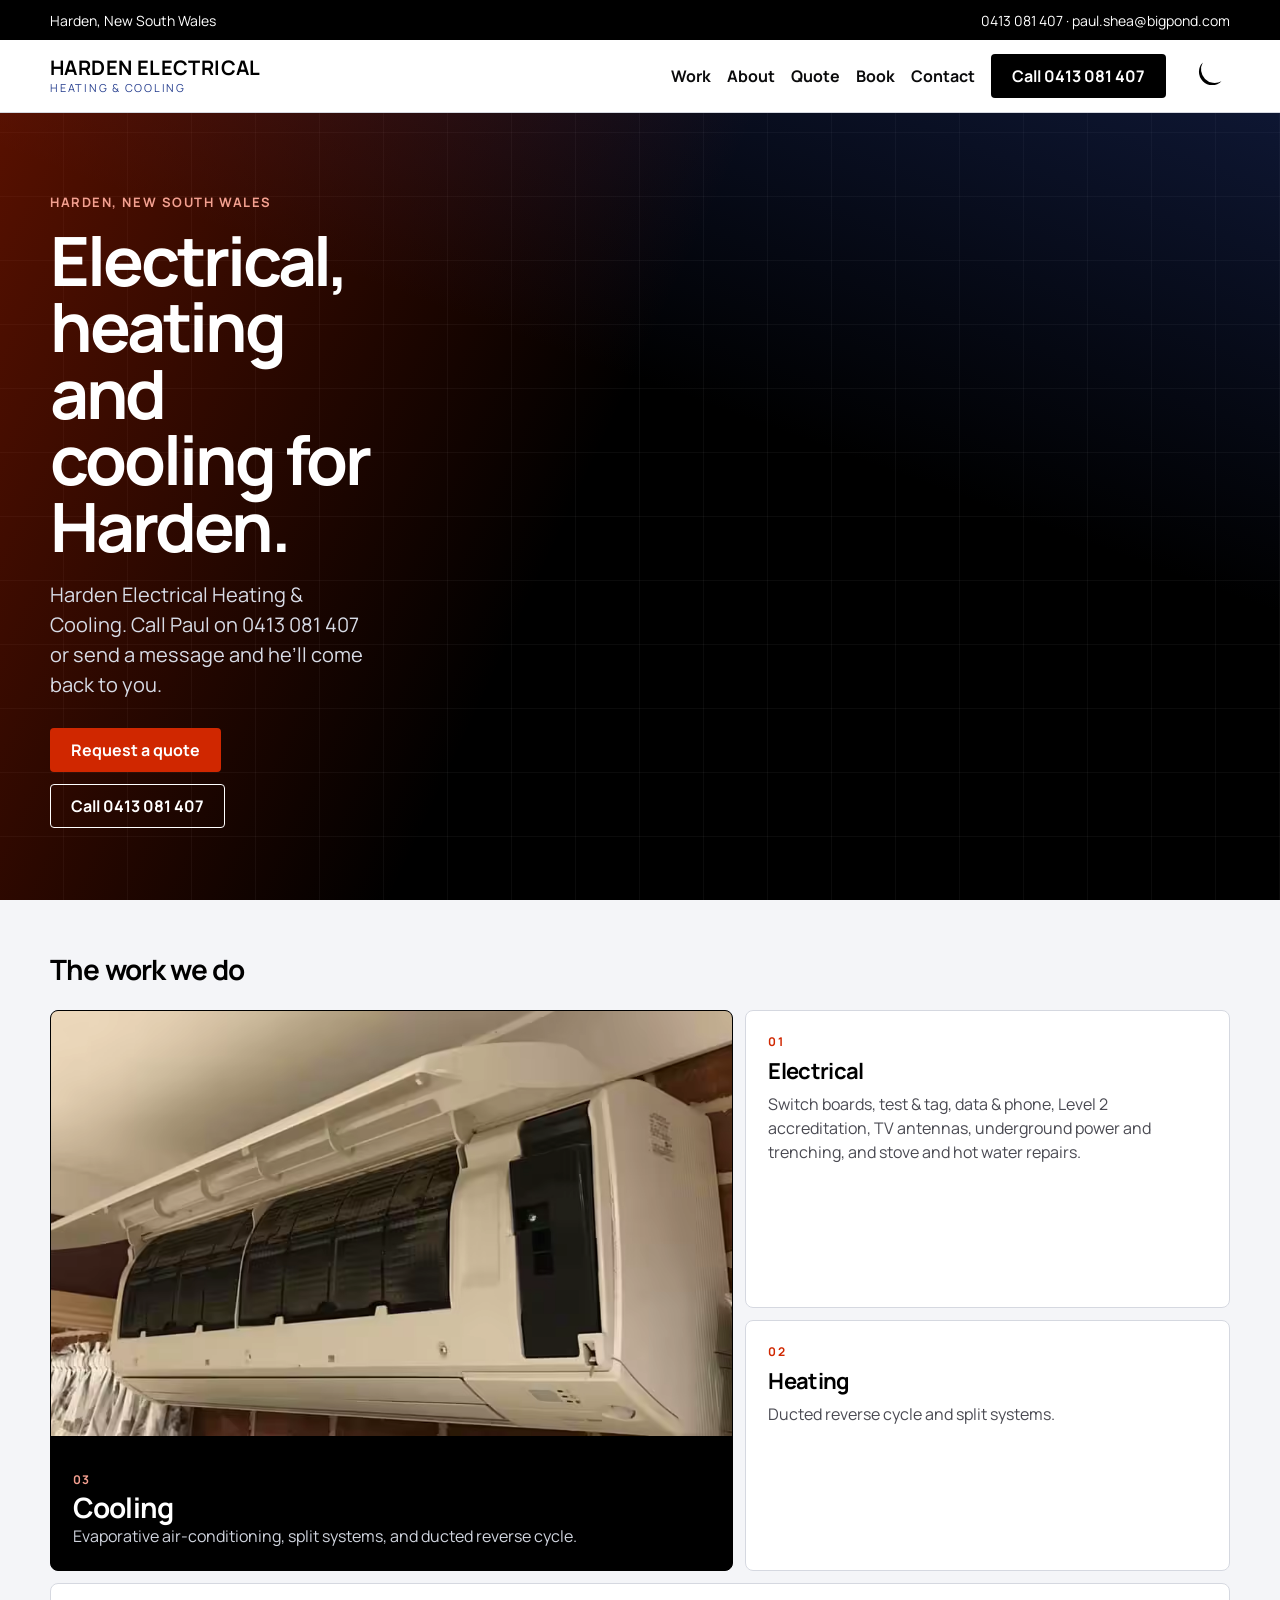
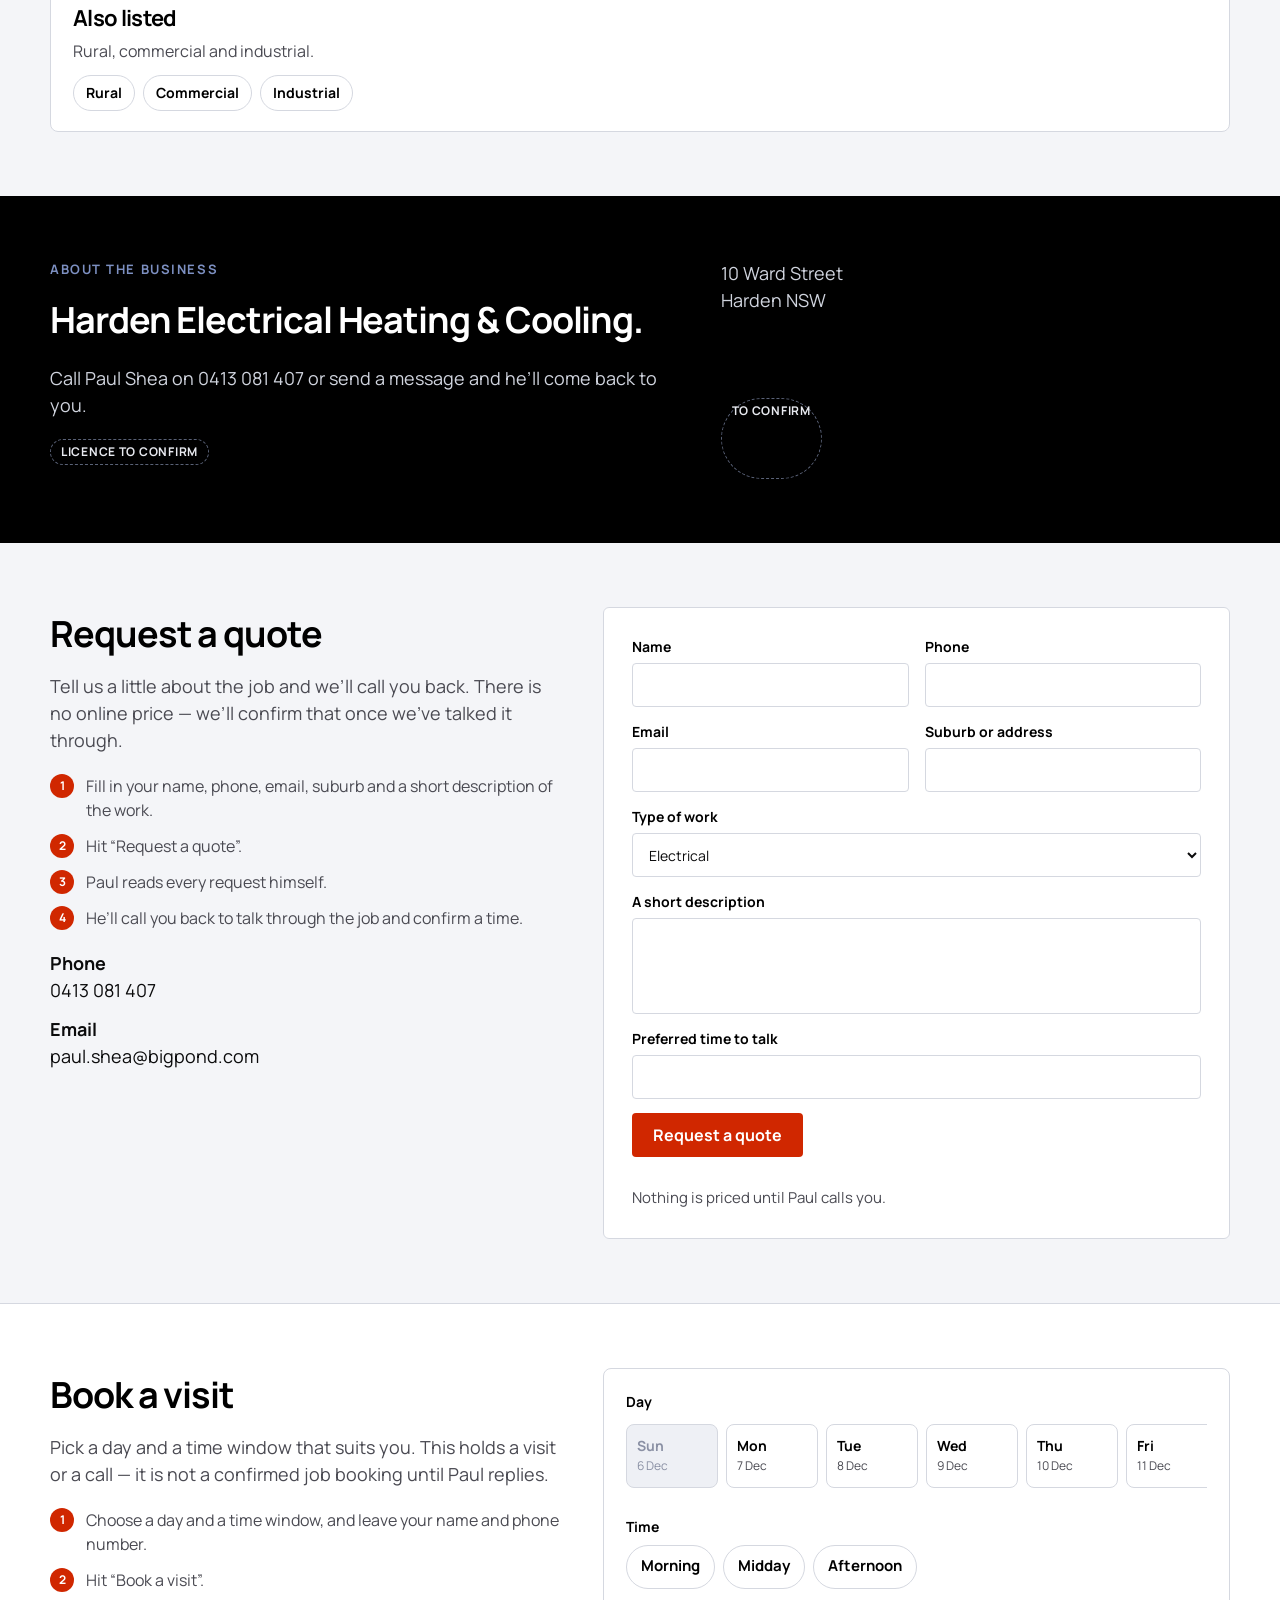
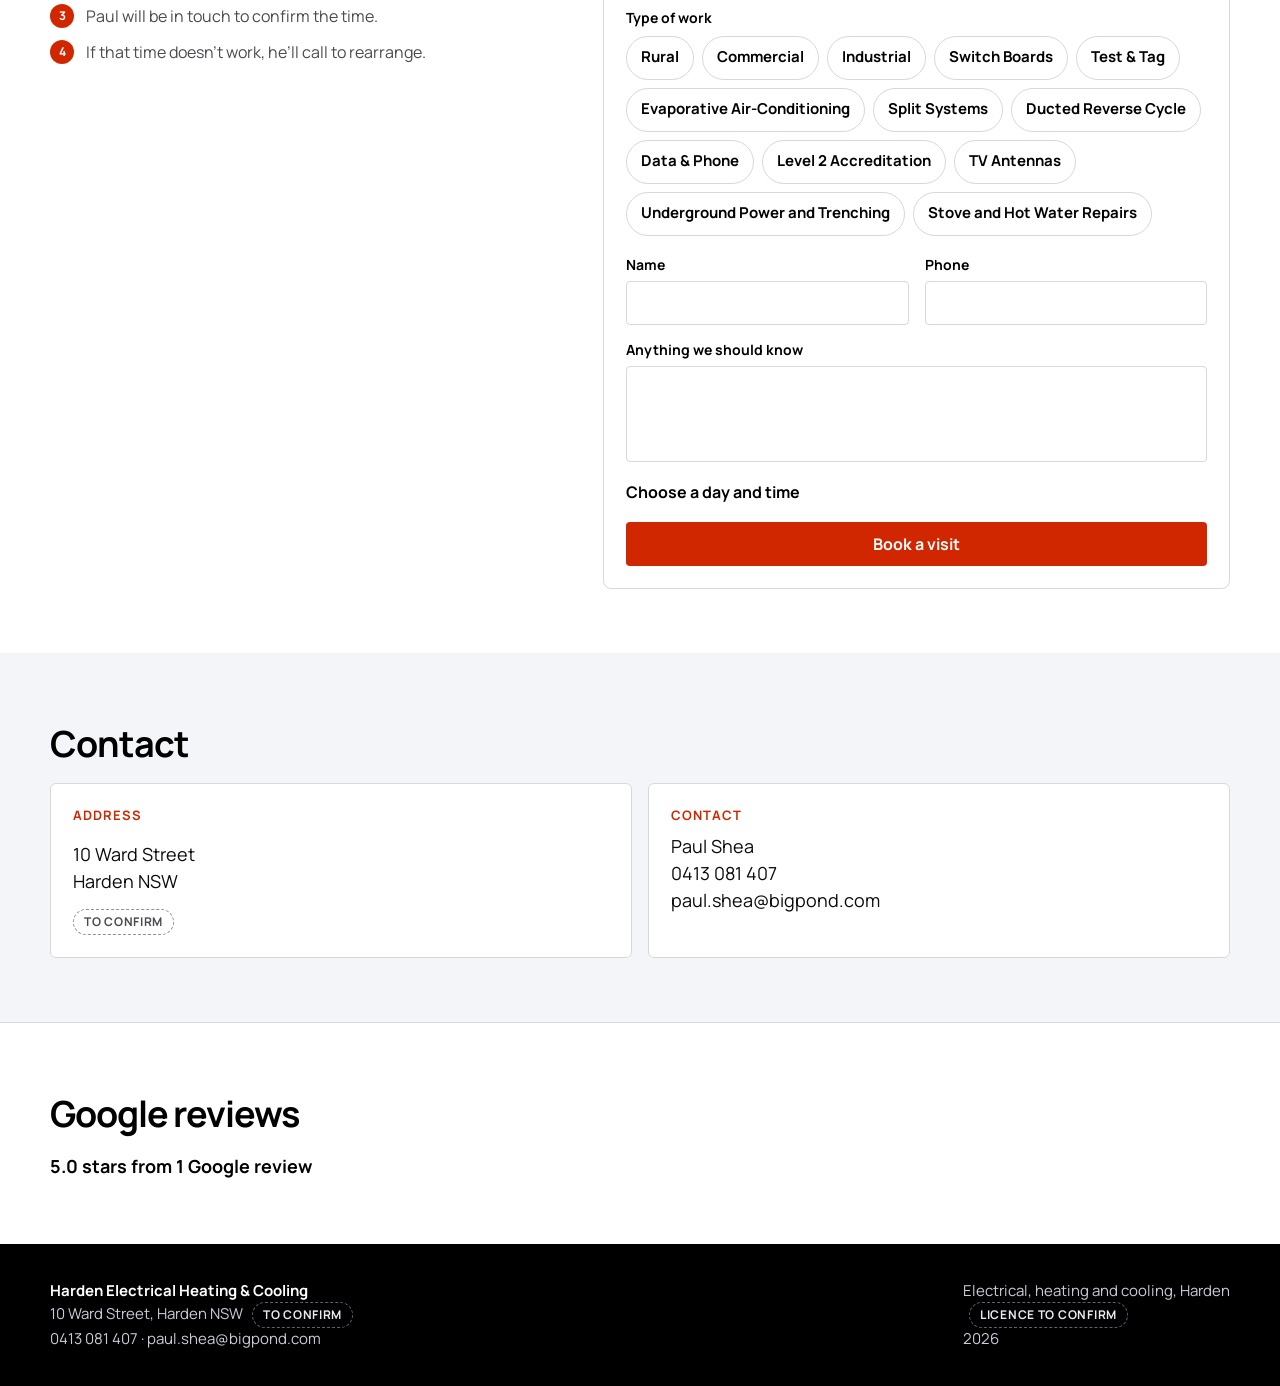
==== commit f6f5274a: "Rework layout, theme toggle, and booking widget Replace the fire/ice texture with a typographic hero" ====
--- a/index.html
+++ b/index.html
@@ -1,5 +1,5 @@
 <!DOCTYPE html>
-<html lang="en-AU" data-theme="system">
+<html lang="en-AU">
 <head>
 <meta charset="UTF-8">
 <meta name="viewport" content="width=device-width, initial-scale=1">
@@ -11,10 +11,8 @@
 (function () {
   try {
     var t = localStorage.getItem("harden-theme");
-    document.documentElement.setAttribute("data-theme", (t === "light" || t === "dark" || t === "system") ? t : "system");
-  } catch (e) {
-    document.documentElement.setAttribute("data-theme", "system");
-  }
+    if (t === "light" || t === "dark") document.documentElement.setAttribute("data-theme", t);
+  } catch (e) {}
 })();
 </script>
 </head>
@@ -35,26 +33,18 @@
         <a href="quote.html">Quote</a>
         <a href="#book">Book</a>
         <a href="contact.html">Contact</a>
-        <a class="btn btn-black" href="tel:+61413081407">Call 0413 081 407</a>
+        <a class="btn btn-black header-call" href="tel:+61413081407">Call 0413 081 407</a>
+        <button type="button" class="theme-btn" data-theme-toggle aria-label="Switch light/dark">
+          <svg class="icon-moon" viewBox="0 0 24 24" aria-hidden="true"><path fill="currentColor" d="M21 15.46A9.14 9.14 0 0 1 8.54 3 7.5 7.5 0 1 0 21 15.46z"/></svg>
+          <svg class="icon-sun" viewBox="0 0 24 24" fill="none" stroke="currentColor" stroke-width="2" stroke-linecap="round" aria-hidden="true"><circle cx="12" cy="12" r="4"/><path d="M12 2v2M12 20v2M4.93 4.93l1.41 1.41M17.66 17.66l1.41 1.41M2 12h2M20 12h2M4.93 19.07l1.41-1.41M17.66 6.34l1.41-1.41"/></svg>
+        </button>
       </nav>
-      <div class="theme-switch" role="group" aria-label="Colour theme">
-        <button type="button" data-theme-set="system" aria-pressed="true">System</button>
-        <button type="button" data-theme-set="light" aria-pressed="false">Light</button>
-        <button type="button" data-theme-set="dark" aria-pressed="false">Dark</button>
-      </div>
     </div>
   </header>
 
   <main id="main">
   <section class="hero">
-    <div class="hero-media" aria-hidden="true">
-      <picture>
-        <source type="image/avif" srcset="images/fire-ice-800.avif 800w, images/fire-ice-1440.avif 1440w" sizes="100vw">
-        <source type="image/webp" srcset="images/fire-ice-800.webp 800w, images/fire-ice-1440.webp 1440w" sizes="100vw">
-        <img src="images/fire-ice-800.webp" width="1440" height="810" alt="" fetchpriority="high" decoding="async">
-      </picture>
-      <div class="hero-overlay"></div>
-    </div>
+    <div class="hero-grid-bg" aria-hidden="true"></div>
     <div class="wrap">
       <div class="hero-copy">
         <p class="kicker">Harden, New South Wales</p>
@@ -71,19 +61,40 @@
   <section class="services reveal" id="work">
     <div class="wrap">
       <h2>The work we do</h2>
-      <div class="svc-grid">
-        <a class="svc" href="work.html"><span>01</span><h3>Electrical</h3></a>
-        <a class="svc" href="work.html"><span>02</span><h3>Heating</h3></a>
-        <a class="svc ice" href="work.html">
-          <div class="media-frame brand-tint">
+      <div class="bento">
+        <article class="tile tile-feature">
+          <div class="media-frame">
             <picture>
-              <source type="image/avif" srcset="images/split-system-480.avif 480w, images/split-system-960.avif 960w" sizes="(max-width: 900px) 100vw, 380px">
-              <source type="image/webp" srcset="images/split-system-480.webp 480w, images/split-system-960.webp 960w" sizes="(max-width: 900px) 100vw, 380px">
+              <source type="image/avif" srcset="images/split-system-480.avif 480w, images/split-system-960.avif 960w" sizes="(max-width: 900px) 100vw, 640px">
+              <source type="image/webp" srcset="images/split-system-480.webp 480w, images/split-system-960.webp 960w" sizes="(max-width: 900px) 100vw, 640px">
               <img src="images/split-system-480.webp" width="960" height="584" alt="Split system air conditioner." loading="lazy" decoding="async">
             </picture>
           </div>
-          <div class="svc-body"><span>03</span><h3>Cooling</h3></div>
-        </a>
+          <div class="tile-copy">
+            <span class="num">03</span>
+            <h3>Cooling</h3>
+            <p>Evaporative air-conditioning, split systems, and ducted reverse cycle.</p>
+          </div>
+        </article>
+        <article class="tile tile-elec">
+          <span class="num">01</span>
+          <h3>Electrical</h3>
+          <p>Switch boards, test &amp; tag, data &amp; phone, Level 2 accreditation, TV antennas, underground power and trenching, and stove and hot water repairs.</p>
+        </article>
+        <article class="tile tile-heat">
+          <span class="num">02</span>
+          <h3>Heating</h3>
+          <p>Ducted reverse cycle and split systems.</p>
+        </article>
+        <article class="tile tile-more">
+          <h3>Also listed</h3>
+          <p>Rural, commercial and industrial.</p>
+          <div class="trade-list">
+            <span>Rural</span>
+            <span>Commercial</span>
+            <span>Industrial</span>
+          </div>
+        </article>
       </div>
     </div>
   </section>
@@ -158,22 +169,36 @@
         </ol>
       </div>
       <div>
-        <form data-form="book">
-          <label for="b-name">Name<input id="b-name" type="text" name="b-name" autocomplete="name" required></label>
-          <label for="b-phone">Phone<input id="b-phone" type="tel" name="b-phone" autocomplete="tel" required></label>
-          <label for="b-day">Preferred day<input id="b-day" type="text" name="b-day" required></label>
-          <label for="b-window">Time window
-            <select id="b-window" name="b-window">
-              <option>Morning</option>
-              <option>Afternoon</option>
-              <option>Either</option>
-            </select>
-          </label>
-          <label class="full" for="b-notes">Anything we should know<textarea id="b-notes" name="b-notes"></textarea></label>
-          <button class="btn btn-black submit" type="submit">Book a visit</button>
+        <form class="book-widget" data-form="book" novalidate>
+          <div class="widget-block">
+            <p class="widget-label" id="book-day-label">Day</p>
+            <div class="date-scroller" role="radiogroup" aria-labelledby="book-day-label" data-book-days></div>
+            <p class="field-error" data-error="day" hidden>Pick a weekday.</p>
+          </div>
+          <div class="widget-block">
+            <p class="widget-label" id="book-time-label">Time</p>
+            <div class="pill-row" role="radiogroup" aria-labelledby="book-time-label" data-book-times>
+              <button type="button" class="pill" role="radio" aria-checked="false" data-value="Morning">Morning</button>
+              <button type="button" class="pill" role="radio" aria-checked="false" data-value="Midday">Midday</button>
+              <button type="button" class="pill" role="radio" aria-checked="false" data-value="Afternoon">Afternoon</button>
+            </div>
+            <p class="field-error" data-error="time" hidden>Pick a time window.</p>
+          </div>
+          <div class="widget-block">
+            <p class="widget-label" id="book-job-label">Type of work</p>
+            <div class="pill-row" role="radiogroup" aria-labelledby="book-job-label" data-book-jobs></div>
+          </div>
+          <div class="book-fields">
+            <label for="b-name">Name<input id="b-name" type="text" name="b-name" autocomplete="name"></label>
+            <label for="b-phone">Phone<input id="b-phone" type="tel" name="b-phone" autocomplete="tel"></label>
+            <p class="field-error full" data-error="phone" hidden>Enter a phone number.</p>
+            <label class="full" for="b-notes">Anything we should know<textarea id="b-notes" name="b-notes"></textarea></label>
+          </div>
+          <p class="book-summary" data-book-summary aria-live="polite">Choose a day and time</p>
+          <button class="btn btn-fire book-submit" type="submit">Book a visit</button>
         </form>
         <div class="thanks" hidden tabindex="-1">
-          <p>Thank you. Paul will be in touch.</p>
+          <p>Thank you. Paul will be in touch to confirm the time.</p>
         </div>
       </div>
     </div>
@@ -219,8 +244,8 @@
     </div>
   </footer>
   <div class="sticky-call">
-    <a class="btn btn-fire" href="tel:+61413081407">Call 0413 081 407</a>
-    <a class="btn btn-ghost-light" href="#quote">Request a quote</a>
+    <a class="btn btn-fire" href="tel:+61413081407">Call Paul</a>
+    <a class="btn btn-ghost-light" href="#quote">Quote</a>
   </div>
   <script src="js/site.js"></script>
 </body>
--- a/css/site.css
+++ b/css/site.css
@@ -13,9 +13,7 @@
   font-display: swap;
 }
 
-:root,
-html[data-theme="light"],
-html[data-theme="system"] {
+:root {
   --fire: #D02700;
   --ember: #8B1500;
   --ice: #7D90C2;
@@ -31,14 +29,13 @@
   --gap-line: #8A90A4;
   --input-bg: #FFFFFF;
   --about-copy: #D0D4DE;
-  --about-lic: #E8EAF0;
   --footer-copy: #C8CDD8;
   --wordmark-sub: #284090;
   color-scheme: light;
 }
 
 @media (prefers-color-scheme: dark) {
-  html[data-theme="system"] {
+  :root:not([data-theme="light"]) {
     --ink: #F4F5F8;
     --muted: #B4B8C4;
     --paper: #141418;
@@ -49,7 +46,6 @@
     --gap-line: #5A6278;
     --input-bg: #1C1C22;
     --about-copy: #D0D4DE;
-    --about-lic: #E8EAF0;
     --footer-copy: #C8CDD8;
     --wordmark-sub: #7D90C2;
     color-scheme: dark;
@@ -67,18 +63,18 @@
   --gap-line: #5A6278;
   --input-bg: #1C1C22;
   --about-copy: #D0D4DE;
-  --about-lic: #E8EAF0;
   --footer-copy: #C8CDD8;
   --wordmark-sub: #7D90C2;
   color-scheme: dark;
 }
 
+html[data-theme="light"] {
+  color-scheme: light;
+}
+
 * { box-sizing: border-box; margin: 0; padding: 0; }
-
 html, body { background: var(--mist); color: var(--ink); }
-
 html { overflow-x: clip; }
-
 body {
   font-family: Manrope, "Segoe UI", sans-serif;
   font-size: 18px;
@@ -87,10 +83,9 @@
   -webkit-font-smoothing: antialiased;
   min-width: 0;
 }
-
 h1, h2, h3, .wordmark { font-weight: 700; letter-spacing: -0.03em; }
 a { color: inherit; text-decoration: none; }
-img { max-width: 100%; }
+img { max-width: 100%; display: block; }
 
 .wrap { width: min(1180px, calc(100% - 48px)); margin: 0 auto; }
 
@@ -122,6 +117,7 @@
   cursor: pointer;
   color: inherit;
   text-align: center;
+  white-space: nowrap;
 }
 .btn-fire { background: var(--fire); color: #fff; }
 .btn-black { background: var(--black); color: #fff; }
@@ -173,93 +169,76 @@
 nav.primary {
   display: flex;
   align-items: center;
-  gap: 18px;
+  gap: 16px;
   font-weight: 700;
   font-size: 16px;
   min-width: 0;
+  margin-left: auto;
 }
 nav.primary a:hover { color: var(--fire); }
 nav.primary a[aria-current="page"] { color: var(--fire); }
 
-.theme-switch {
-  display: flex;
+.theme-btn {
+  appearance: none;
+  width: 44px;
+  height: 44px;
+  margin-left: 4px;
+  padding: 0;
+  border: 0;
+  border-radius: 4px;
+  background: transparent;
+  color: var(--heading);
+  cursor: pointer;
+  display: inline-flex;
+  align-items: center;
+  justify-content: center;
   flex-shrink: 0;
-  border: 1px solid var(--line);
-  border-radius: 4px;
-  overflow: hidden;
-  background: var(--paper);
-}
-.theme-switch button {
-  appearance: none;
-  font-family: inherit;
-  font-weight: 700;
-  font-size: 12px;
-  letter-spacing: 0.02em;
-  min-height: 44px;
-  min-width: 44px;
-  padding: 0 8px;
-  border: 0;
-  background: transparent;
-  color: var(--ink);
-  cursor: pointer;
-  line-height: 1;
-}
-.theme-switch button[aria-pressed="true"] {
-  background: var(--fire);
-  color: #fff;
-}
+}
+.theme-btn svg {
+  width: 36px;
+  height: 36px;
+  display: none;
+}
+.theme-btn .icon-moon { display: block; }
+.theme-btn .icon-sun { display: none; }
+
+@media (prefers-color-scheme: dark) {
+  :root:not([data-theme="light"]) .theme-btn .icon-moon { display: none; }
+  :root:not([data-theme="light"]) .theme-btn .icon-sun { display: block; }
+}
+html[data-theme="dark"] .theme-btn .icon-moon { display: none; }
+html[data-theme="dark"] .theme-btn .icon-sun { display: block; }
+html[data-theme="light"] .theme-btn .icon-moon { display: block; }
+html[data-theme="light"] .theme-btn .icon-sun { display: none; }
 
 .hero {
   position: relative;
-  min-height: 560px;
-  display: flex;
-  align-items: center;
-  padding: 64px 0 56px;
+  background: #000;
   color: #fff;
+  padding: 80px 0 72px;
   overflow: hidden;
 }
-.hero-media {
-  position: absolute;
-  inset: 0;
-}
-.hero-media picture,
-.hero-media img {
-  display: block;
-  width: 100%;
-  height: 100%;
-}
-.hero-media img {
-  object-fit: cover;
-  aspect-ratio: 16 / 9;
-}
-.hero-overlay {
+.hero-grid-bg {
   position: absolute;
   inset: 0;
   background:
-    linear-gradient(90deg, rgba(0, 0, 0, 0.78) 0%, rgba(0, 0, 0, 0.5) 48%, rgba(40, 64, 144, 0.28) 100%),
-    linear-gradient(180deg, rgba(0, 0, 0, 0.15), rgba(0, 0, 0, 0.35));
+    linear-gradient(115deg, rgba(208, 39, 0, 0.42) 0%, rgba(0, 0, 0, 0) 46%),
+    linear-gradient(200deg, rgba(40, 64, 144, 0.35) 0%, rgba(0, 0, 0, 0) 40%),
+    repeating-linear-gradient(90deg, transparent 0 63px, rgba(255, 255, 255, 0.045) 63px 64px),
+    repeating-linear-gradient(0deg, transparent 0 63px, rgba(255, 255, 255, 0.045) 63px 64px);
   pointer-events: none;
 }
-.hero-copy {
-  position: relative;
-  z-index: 1;
-  max-width: 36em;
-}
-.hero .lead { color: #E8EAF0; }
-.hero h1 { color: #fff; }
-.hero-note {
-  margin-top: 20px;
-  font-size: 15px;
-  color: #F4F5F8;
-  max-width: 36em;
-}
-.page-intro { padding: 64px 0 32px; }
-.hero-grid {
-  display: grid;
-  grid-template-columns: 1.05fr 0.95fr;
-  gap: 48px;
-  align-items: start;
-}
+.hero-copy { position: relative; z-index: 1; max-width: 18em; }
+.hero .kicker { color: #F4A090; }
+.hero h1 {
+  font-size: clamp(40px, 6vw, 68px);
+  line-height: 0.98;
+  color: #fff;
+  margin-bottom: 20px;
+  letter-spacing: -0.045em;
+}
+.hero .lead { color: #D8DCE6; max-width: 22em; }
+.hero-actions { display: flex; flex-wrap: wrap; gap: 12px; }
 
 .kicker {
   font-size: 13px;
@@ -269,7 +248,6 @@
   color: var(--fire);
   margin-bottom: 14px;
 }
-
 h1 {
   font-size: 44px;
   line-height: 1.08;
@@ -282,218 +260,102 @@
   max-width: 36em;
   margin-bottom: 28px;
 }
-.hero-actions { display: flex; flex-wrap: wrap; gap: 12px; }
-
-.photo-slot,
-.photo-placeholder {
-  background: linear-gradient(135deg, #3A0A00 0%, #D02700 42%, #7D90C2 58%, #1A2450 100%);
-  border-radius: 6px;
-  min-height: 380px;
-  padding: 28px;
+
+.page-intro { padding: 56px 0 8px; }
+.services { padding: 48px 0 64px; }
+.services h2,
+.gallery h2 { font-size: 28px; color: var(--heading); margin-bottom: 20px; }
+
+.bento {
+  display: grid;
+  grid-template-columns: repeat(12, minmax(0, 1fr));
+  gap: 12px;
+}
+.tile {
+  background: var(--paper);
+  border: 1px solid var(--line);
+  border-radius: 8px;
+  padding: 22px 22px 20px;
+  min-width: 0;
   display: flex;
   flex-direction: column;
-  justify-content: flex-end;
-  color: #F4F5F8;
-  font-size: 15px;
-}
-.photo-placeholder {
-  background: var(--gap-bg);
-  border: 1.5px dashed var(--gap-line);
-  color: var(--muted);
-  min-height: 0;
-  aspect-ratio: 16 / 10;
-  justify-content: center;
-}
-.photo-slot strong,
-.photo-placeholder strong {
-  display: block;
+  gap: 8px;
+}
+.tile .num {
+  font-size: 12px;
+  font-weight: 700;
+  letter-spacing: 0.1em;
+  color: var(--fire);
+}
+.tile h3 {
+  font-size: 22px;
+  color: var(--heading);
+  line-height: 1.15;
+}
+.tile p { color: var(--muted); font-size: 16px; }
+.tile-feature {
+  grid-column: span 7;
+  grid-row: span 2;
+  padding: 0;
+  overflow: hidden;
+  background: var(--black);
+  border-color: #000;
   color: #fff;
-  font-size: 16px;
-  margin-bottom: 6px;
-  font-weight: 700;
-}
-.photo-placeholder strong { color: var(--ink); }
+}
+.tile-feature .num { color: #F4A090; }
+.tile-feature h3 { color: #fff; font-size: 28px; }
+.tile-feature p { color: #D0D4DE; }
+.tile-feature .tile-copy { padding: 20px 22px 22px; }
+.tile-elec,
+.tile-heat { grid-column: span 5; }
+.tile-more { grid-column: span 12; }
+.tile-plain { grid-column: span 4; }
 
 .media-frame {
   position: relative;
+  aspect-ratio: 16 / 10;
   overflow: hidden;
-  border-radius: 6px;
-  aspect-ratio: 16 / 10;
-  background: var(--gap-bg);
-}
-.media-frame picture,
+  background: #111;
+}
 .media-frame img {
-  display: block;
   width: 100%;
   height: 100%;
-}
-.media-frame img {
   object-fit: cover;
   aspect-ratio: 16 / 10;
 }
-.brand-tint::after {
-  content: "";
-  position: absolute;
-  inset: 0;
-  background: linear-gradient(135deg, rgba(208, 39, 0, 0.22), rgba(125, 144, 194, 0.28));
-  pointer-events: none;
-}
-
-.services { padding: 8px 0 72px; }
-.services h2 { font-size: 28px; color: var(--heading); margin-bottom: 24px; }
-.svc-grid { display: grid; grid-template-columns: repeat(3, 1fr); gap: 16px; }
-.svc {
-  background: var(--paper);
-  border-top: 3px solid var(--fire);
-  padding: 22px 18px 20px;
-  min-height: 140px;
-  border-radius: 0 0 4px 4px;
-  display: block;
-  overflow: hidden;
-}
-.svc:nth-child(3),
-.svc.ice { border-top-color: var(--ice); }
-.svc .media-frame {
-  border-radius: 0;
-  margin: -22px -18px 16px;
-}
-.svc-body { padding: 0; }
-.svc span {
-  display: block;
-  font-size: 13px;
-  font-weight: 700;
-  color: var(--fire);
-  letter-spacing: 0.08em;
-  margin-bottom: 8px;
-}
-.svc h3 { font-size: 20px; color: var(--heading); line-height: 1.2; }
-
-.gallery { padding: 0 0 72px; }
-.gallery h2 { font-size: 36px; color: var(--heading); margin-bottom: 12px; }
-.work-item button { width: 100%; }
-.work-item .photo-placeholder { min-height: 220px; }
-.bento {
-  display: grid;
-  grid-template-columns: 1.4fr 1fr;
-  gap: 16px;
-}
-.bento button {
-  appearance: none;
-  border: 0;
-  padding: 0;
-  background: none;
-  cursor: pointer;
-  text-align: left;
-  font: inherit;
-  color: inherit;
-  min-height: 44px;
-}
-.bento .media-frame { width: 100%; }
-.bento figcaption,
-.bento .cap {
-  margin-top: 8px;
+
+.trade-list {
+  display: flex;
+  flex-wrap: wrap;
+  gap: 8px;
+  margin-top: 4px;
+}
+.trade-list span {
+  display: inline-flex;
+  align-items: center;
+  min-height: 36px;
+  padding: 6px 12px;
+  border: 1px solid var(--line);
+  border-radius: 999px;
   font-size: 14px;
-  color: var(--muted);
-}
-
-.lightbox {
-  position: relative;
-  padding: 0;
-  border: 0;
-  background: transparent;
-  max-width: min(1100px, calc(100% - 32px));
-}
-.lightbox::backdrop { background: rgba(0, 0, 0, 0.82); }
-.lightbox img {
-  display: block;
-  width: 100%;
-  height: auto;
-  border-radius: 6px;
-}
-.lightbox-close {
-  position: absolute;
-  top: 12px;
-  right: 12px;
-  min-height: 44px;
-  min-width: 44px;
-  padding: 0 14px;
-  border: 0;
-  border-radius: 4px;
-  background: var(--black);
-  color: #fff;
-  font: inherit;
-  font-weight: 700;
-  cursor: pointer;
-}
-
-@media (prefers-reduced-motion: no-preference) {
-  .reveal.is-in {
-    animation: fade-up 0.45s ease both;
-  }
-}
-@keyframes fade-up {
-  from { opacity: 0.01; transform: translateY(10px); }
-  to { opacity: 1; transform: none; }
-}
-
-.work-list { display: grid; gap: 24px; }
-.work-item {
-  display: grid;
-  grid-template-columns: 0.9fr 1.1fr;
-  gap: 32px;
-  align-items: stretch;
-  background: var(--paper);
-  border-top: 3px solid var(--fire);
-  border-radius: 0 0 6px 6px;
-  padding: 24px;
-}
-.work-item.ice { border-top-color: var(--ice); }
-.work-item .photo-slot { min-height: 220px; }
-.work-item h2 { font-size: 28px; color: var(--heading); margin: 0; }
-.work-item .num {
-  display: block;
-  font-size: 13px;
-  font-weight: 700;
-  color: var(--fire);
-  letter-spacing: 0.08em;
-  margin-bottom: 8px;
-}
-
-.about { background: var(--black); color: #fff; padding: 72px 0; }
-.about-grid { display: grid; grid-template-columns: 1.1fr 0.9fr; gap: 56px; }
+  font-weight: 700;
+  color: var(--heading);
+}
+
+.about { background: var(--black); color: #fff; padding: 64px 0; }
+.about-grid { display: grid; grid-template-columns: 1.1fr 0.9fr; gap: 48px; }
 .about h1,
 .about h2 { font-size: 36px; margin-bottom: 18px; color: #fff; }
 .about p { margin-bottom: 14px; color: var(--about-copy); }
 .about .kicker { color: var(--ice); }
-.confirm-chip {
-  display: inline-block;
-  margin: 6px 0 0;
-  padding: 4px 10px;
-  border: 1.5px dashed var(--gap-line);
-  border-radius: 999px;
-  font-size: 12px;
-  font-weight: 700;
-  letter-spacing: 0.06em;
-  text-transform: uppercase;
-  color: var(--muted);
-  line-height: 1.3;
-  vertical-align: middle;
-}
-.about .confirm-chip,
-footer.site .confirm-chip {
-  border-color: #5A6278;
-  color: #E8EAF0;
-}
-footer.site .confirm-chip { margin: 0 0 0 6px; }
-.confirm-block { display: grid; gap: 8px; justify-items: start; }
 .about a { color: #fff; }
 
-.quote, .book, .contact, .reviews, .not-found { padding: 72px 0; }
+.quote, .book, .contact, .reviews, .not-found { padding: 64px 0; }
 .book { background: var(--paper); border-top: 1px solid var(--line); }
 .quote-grid, .book-grid {
   display: grid;
   grid-template-columns: 0.9fr 1.1fr;
-  gap: 48px;
+  gap: 40px;
   align-items: start;
 }
 .quote h1, .quote h2,
@@ -525,18 +387,14 @@
   color: #fff;
   font-size: 12px;
   font-weight: 700;
-  display: flex;
-  align-items: center;
-  justify-content: center;
   line-height: 24px;
   text-align: center;
 }
-
 .side-facts { margin-top: 20px; }
 .side-facts p { margin-top: 12px; }
 .side-facts p:first-child { margin-top: 20px; }
 
-form {
+form:not(.book-widget) {
   background: var(--paper);
   border: 1px solid var(--line);
   padding: 28px;
@@ -545,7 +403,7 @@
   gap: 14px 16px;
   border-radius: 6px;
 }
-form label {
+form:not(.book-widget) label {
   display: flex;
   flex-direction: column;
   gap: 6px;
@@ -553,8 +411,10 @@
   font-weight: 700;
   color: var(--heading);
 }
-form label.full { grid-column: 1 / -1; }
-form input, form select, form textarea {
+form:not(.book-widget) label.full { grid-column: 1 / -1; }
+form:not(.book-widget) input,
+form:not(.book-widget) select,
+form:not(.book-widget) textarea {
   font: inherit;
   font-weight: 400;
   color: var(--ink);
@@ -565,8 +425,8 @@
   border-radius: 4px;
   width: 100%;
 }
-form textarea { min-height: 96px; resize: none; }
-form .submit { grid-column: 1 / -1; justify-self: start; }
+form:not(.book-widget) textarea { min-height: 96px; resize: none; }
+form:not(.book-widget) .submit { grid-column: 1 / -1; justify-self: start; }
 .after-send {
   margin-top: 16px;
   font-size: 15px;
@@ -582,7 +442,7 @@
 }
 .thanks[hidden], form[hidden] { display: none; }
 
-.contact-grid { display: grid; grid-template-columns: repeat(3, 1fr); gap: 16px; }
+.contact-grid { display: grid; grid-template-columns: 1fr 1fr; gap: 16px; }
 .contact article {
   background: var(--paper);
   padding: 22px;
@@ -597,25 +457,32 @@
   margin-bottom: 8px;
   font-weight: 700;
 }
-.contact .note { margin-top: 8px; font-size: 15px; color: var(--muted); }
 .contact-heading { margin-bottom: 24px; }
 
-.hours-gap, .reviews-gap {
+.confirm-chip {
+  display: inline-block;
+  margin: 6px 0 0;
+  padding: 4px 10px;
   border: 1.5px dashed var(--gap-line);
-  background: var(--gap-bg);
-  padding: 22px;
-  font-size: 15px;
+  border-radius: 999px;
+  font-size: 12px;
+  font-weight: 700;
+  letter-spacing: 0.06em;
+  text-transform: uppercase;
   color: var(--muted);
-  border-radius: 6px;
-}
-.hours-gap strong, .reviews-gap strong {
-  display: block;
-  color: var(--ink);
-  margin-bottom: 6px;
-}
+  line-height: 1.3;
+  vertical-align: middle;
+}
+.about .confirm-chip,
+footer.site .confirm-chip {
+  border-color: #5A6278;
+  color: #E8EAF0;
+}
+footer.site .confirm-chip { margin: 0 0 0 6px; }
+.confirm-block { display: grid; gap: 8px; justify-items: start; }
 
 .reviews { background: var(--paper); border-top: 1px solid var(--line); }
-.rating { margin-bottom: 16px; font-weight: 700; color: var(--heading); }
+.rating { font-weight: 700; color: var(--heading); }
 
 footer.site {
   background: var(--black);
@@ -642,7 +509,7 @@
   gap: 10px;
   z-index: 5;
 }
-.sticky-call a { flex: 1; }
+.sticky-call a { flex: 1; white-space: nowrap; }
 
 @media (prefers-reduced-motion: reduce) {
   *, *::before, *::after {
@@ -651,9 +518,16 @@
     scroll-behavior: auto !important;
   }
 }
+@media (prefers-reduced-motion: no-preference) {
+  .reveal.is-in { animation: fade-up 0.45s ease both; }
+}
+@keyframes fade-up {
+  from { opacity: 0.01; transform: translateY(10px); }
+  to { opacity: 1; transform: none; }
+}
 
 @media (max-width: 1100px) {
-  nav.primary { gap: 12px; font-size: 15px; }
+  nav.primary { gap: 10px; font-size: 15px; }
   nav.primary .btn { padding: 0 12px; }
 }
 
@@ -667,43 +541,170 @@
     padding: 10px 0 8px;
     gap: 8px;
   }
-  .wordmark { font-size: 16px; order: 1; }
-  .theme-switch { margin-left: auto; order: 2; }
+  .wordmark { font-size: 16px; }
   nav.primary {
     width: 100%;
+    margin-left: 0;
     gap: 0;
-    justify-content: space-between;
-    font-size: 15px;
-    order: 3;
+    justify-content: flex-start;
   }
   nav.primary a {
     min-height: 44px;
     display: inline-flex;
     align-items: center;
-    padding: 0 4px;
+    padding: 0 6px;
   }
-  nav.primary .btn { display: none; }
-  .hero, .page-intro { padding: 32px 0 28px; }
-  .hero { min-height: 420px; }
-  .hero-grid,
+  nav.primary .header-call { display: none; }
+  nav.primary .theme-btn { margin-left: auto; }
+  .hero { padding: 40px 0 36px; }
+  .hero h1 { font-size: 36px; }
+  .page-intro { padding: 32px 0 8px; }
   .about-grid,
   .quote-grid,
   .book-grid,
-  .svc-grid,
   .contact-grid,
-  .work-item,
   .bento { grid-template-columns: 1fr; }
-  .svc { min-height: 0; }
-  .gallery { padding-bottom: 48px; }
-  form { grid-template-columns: 1fr; padding: 18px; }
-  form label.full, form .submit, .after-send { grid-column: auto; }
-  form .submit { width: 100%; }
-  .photo-slot { min-height: 220px; }
+  .tile-feature,
+  .tile-elec,
+  .tile-heat,
+  .tile-more,
+  .tile-plain { grid-column: auto; }
+  form:not(.book-widget) { grid-template-columns: 1fr; padding: 18px; }
+  form:not(.book-widget) label.full, form:not(.book-widget) .submit, .after-send { grid-column: auto; }
+  form:not(.book-widget) .submit { width: 100%; }
   .about, .quote, .book, .contact, .reviews, .not-found, .services { padding-top: 48px; padding-bottom: 48px; }
   .sticky-call { display: flex; }
   footer.site { padding-bottom: 80px; }
 }
 
-@media (max-width: 360px) {
-  .theme-switch button { padding: 0 5px; font-size: 11px; }
-}
+:focus-visible {
+  outline: 2px solid var(--fire);
+  outline-offset: 3px;
+}
+
+.book-widget {
+  display: grid;
+  gap: 18px;
+  background: var(--paper);
+  border: 1px solid var(--line);
+  padding: 22px;
+  border-radius: 8px;
+}
+.widget-block { display: grid; gap: 8px; min-width: 0; }
+.widget-label {
+  font-size: 14px;
+  font-weight: 700;
+  color: var(--heading);
+}
+.date-scroller {
+  display: flex;
+  gap: 8px;
+  overflow-x: auto;
+  padding: 4px 2px 10px;
+  scroll-snap-type: x mandatory;
+  -webkit-overflow-scrolling: touch;
+}
+.date-chip {
+  appearance: none;
+  flex: 0 0 auto;
+  scroll-snap-align: start;
+  min-width: 92px;
+  min-height: 64px;
+  padding: 8px 10px;
+  border: 1px solid var(--line);
+  border-radius: 8px;
+  background: var(--input-bg);
+  color: var(--heading);
+  font: inherit;
+  font-size: 14px;
+  font-weight: 700;
+  line-height: 1.2;
+  text-align: left;
+  cursor: pointer;
+}
+.date-chip small {
+  display: block;
+  font-size: 12px;
+  font-weight: 400;
+  color: var(--muted);
+  margin-top: 4px;
+}
+.date-chip[aria-checked="true"] {
+  background: var(--fire);
+  border-color: var(--fire);
+  color: #fff;
+}
+.date-chip[aria-checked="true"] small { color: #F4D0C8; }
+.date-chip[aria-disabled="true"] {
+  color: #8A90A4;
+  background: var(--gap-bg);
+  cursor: not-allowed;
+}
+.date-chip[aria-disabled="true"] small { color: #8A90A4; }
+
+.pill-row {
+  display: flex;
+  flex-wrap: wrap;
+  gap: 8px;
+}
+.pill {
+  appearance: none;
+  min-height: 44px;
+  padding: 0 14px;
+  border: 1px solid var(--line);
+  border-radius: 999px;
+  background: var(--input-bg);
+  color: var(--heading);
+  font: inherit;
+  font-size: 15px;
+  font-weight: 700;
+  cursor: pointer;
+}
+.pill[aria-checked="true"] {
+  background: var(--fire);
+  border-color: var(--fire);
+  color: #fff;
+}
+.field-error {
+  font-size: 14px;
+  color: var(--fire);
+  font-weight: 700;
+}
+.field-error[hidden] { display: none; }
+.book-summary {
+  font-size: 16px;
+  font-weight: 700;
+  color: var(--heading);
+}
+.book-submit { width: 100%; justify-self: stretch; }
+.book-fields {
+  display: grid;
+  grid-template-columns: 1fr 1fr;
+  gap: 14px 16px;
+}
+.book-fields .full { grid-column: 1 / -1; }
+.book-fields label {
+  display: flex;
+  flex-direction: column;
+  gap: 6px;
+  font-size: 14px;
+  font-weight: 700;
+  color: var(--heading);
+}
+.book-fields input,
+.book-fields textarea {
+  font: inherit;
+  font-weight: 400;
+  color: var(--ink);
+  border: 1px solid var(--line);
+  background: var(--input-bg);
+  min-height: 44px;
+  padding: 8px 12px;
+  border-radius: 4px;
+  width: 100%;
+}
+.book-fields textarea { min-height: 96px; resize: none; }
+@media (max-width: 900px) {
+  .book-fields { grid-template-columns: 1fr; }
+  .book-fields .full { grid-column: auto; }
+}
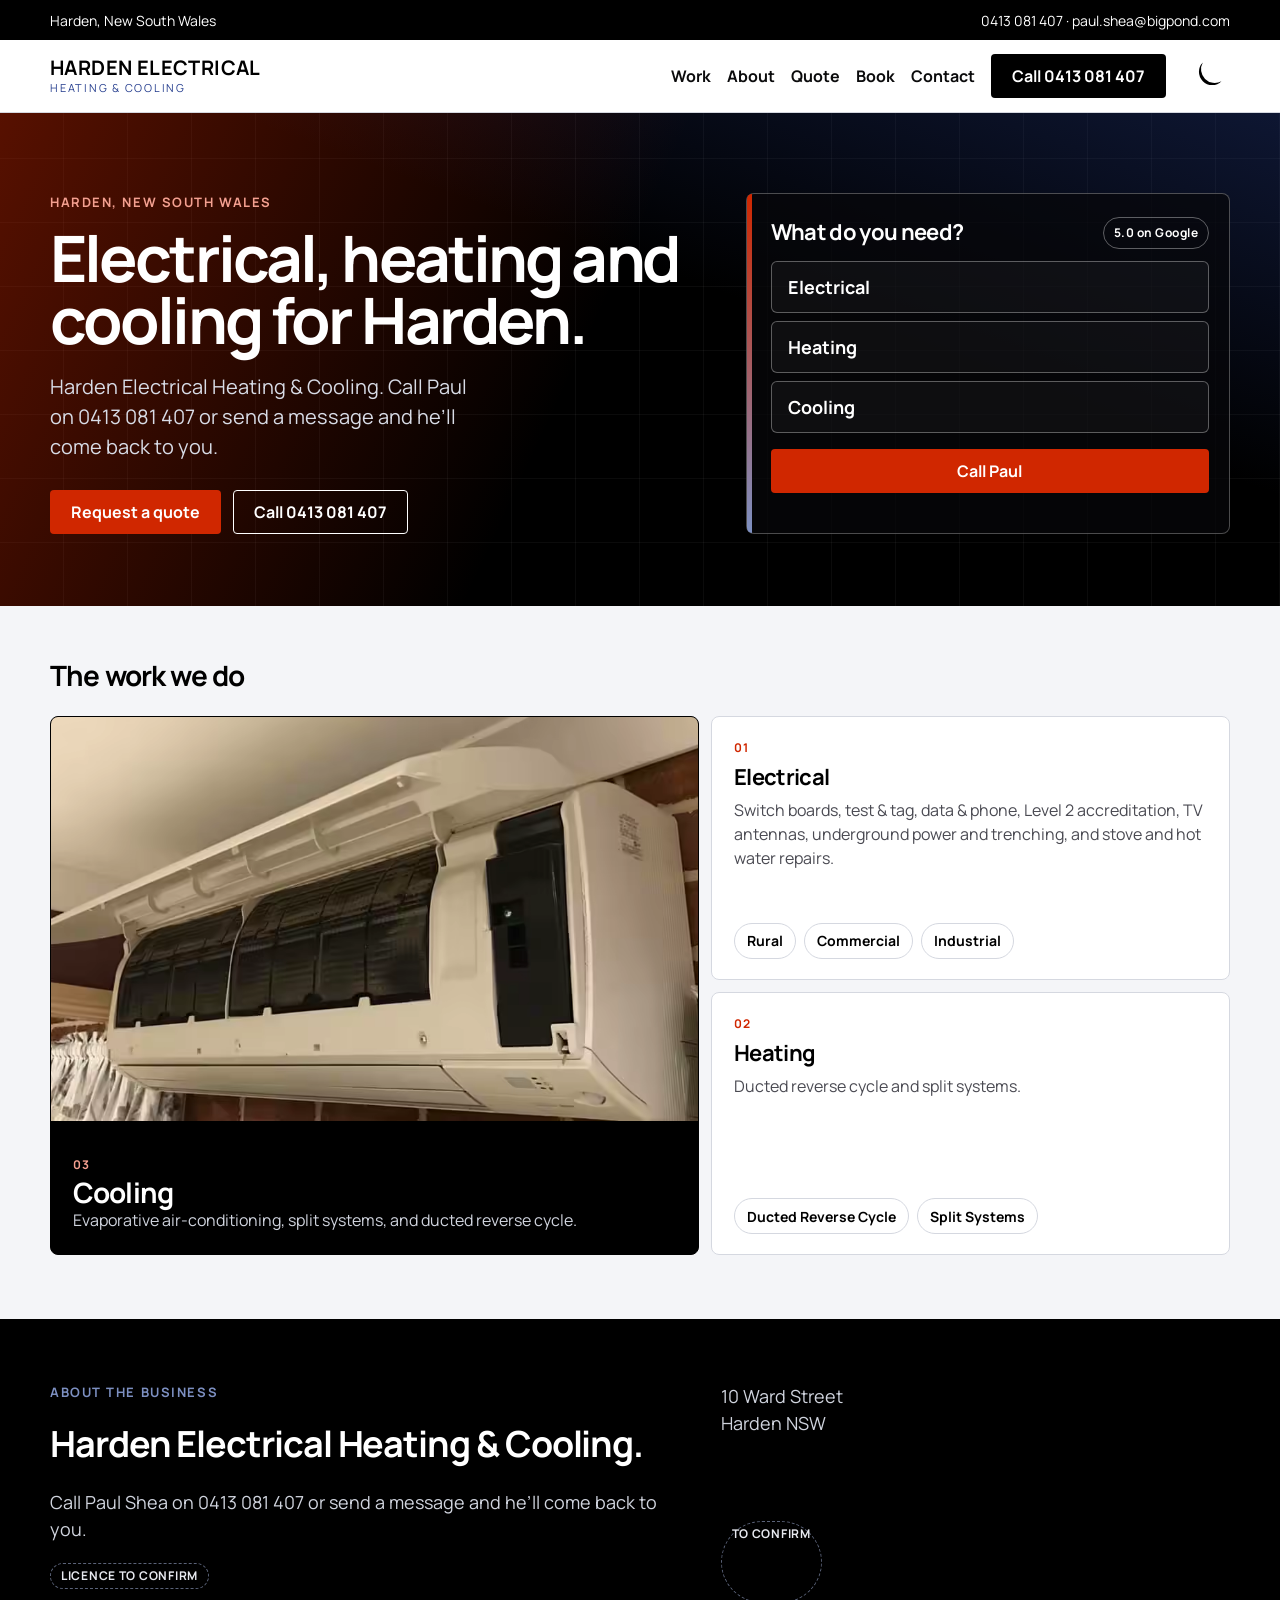
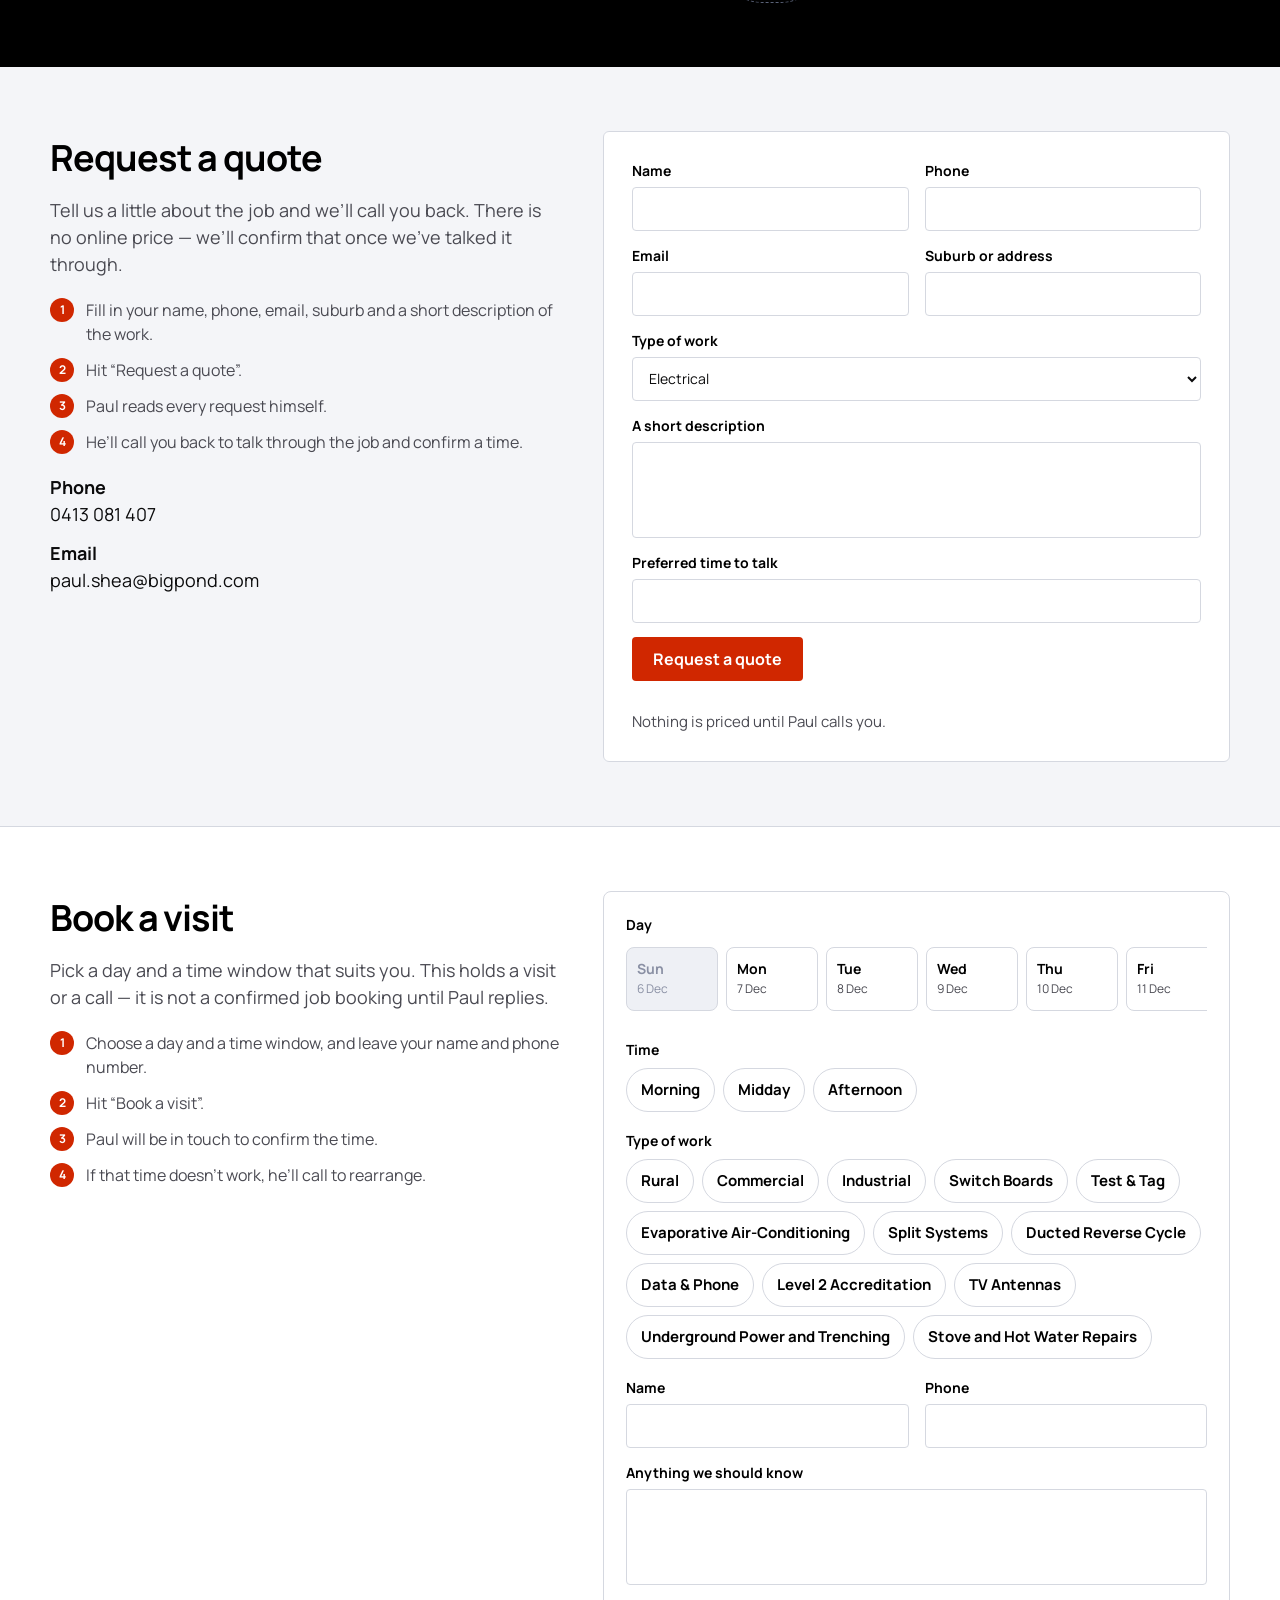
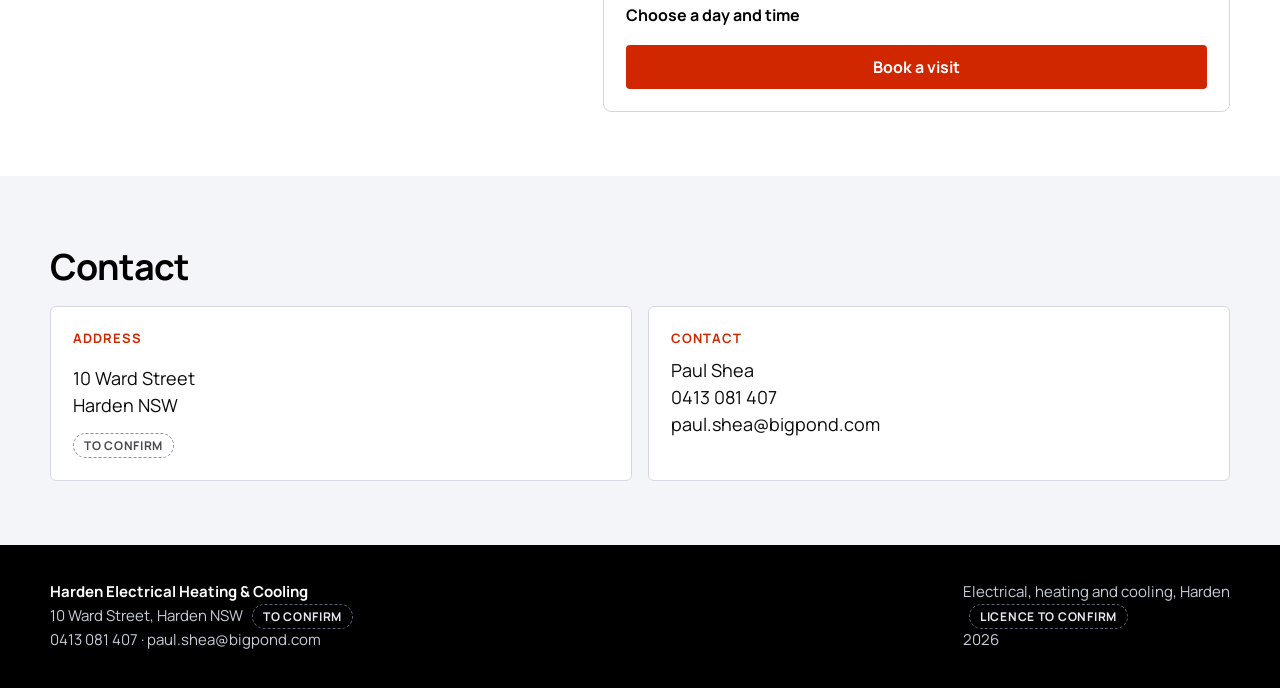
==== commit cae942f3: "Fill hero panel, drop empty reviews band, fold service chips Add a What do you need? card on the her" ====
--- a/index.html
+++ b/index.html
@@ -45,7 +45,7 @@
   <main id="main">
   <section class="hero">
     <div class="hero-grid-bg" aria-hidden="true"></div>
-    <div class="wrap">
+    <div class="wrap hero-layout">
       <div class="hero-copy">
         <p class="kicker">Harden, New South Wales</p>
         <h1>Electrical, heating and cooling for Harden.</h1>
@@ -55,6 +55,18 @@
           <a class="btn btn-ghost-light" href="tel:+61413081407">Call 0413 081 407</a>
         </div>
       </div>
+      <div class="need-card">
+        <div class="need-head">
+          <h2>What do you need?</h2>
+          <span class="google-badge">5.0 on Google</span>
+        </div>
+        <div class="need-grid">
+          <a class="need-tile" href="#svc-electrical">Electrical</a>
+          <a class="need-tile" href="#svc-heating">Heating</a>
+          <a class="need-tile" href="#svc-cooling">Cooling</a>
+        </div>
+        <a class="btn btn-fire" href="tel:+61413081407">Call Paul</a>
+      </div>
     </div>
   </section>
 
@@ -62,7 +74,7 @@
     <div class="wrap">
       <h2>The work we do</h2>
       <div class="bento">
-        <article class="tile tile-feature">
+        <article class="tile tile-feature" id="svc-cooling">
           <div class="media-frame">
             <picture>
               <source type="image/avif" srcset="images/split-system-480.avif 480w, images/split-system-960.avif 960w" sizes="(max-width: 900px) 100vw, 640px">
@@ -76,23 +88,23 @@
             <p>Evaporative air-conditioning, split systems, and ducted reverse cycle.</p>
           </div>
         </article>
-        <article class="tile tile-elec">
+        <article class="tile tile-elec" id="svc-electrical">
           <span class="num">01</span>
           <h3>Electrical</h3>
           <p>Switch boards, test &amp; tag, data &amp; phone, Level 2 accreditation, TV antennas, underground power and trenching, and stove and hot water repairs.</p>
-        </article>
-        <article class="tile tile-heat">
-          <span class="num">02</span>
-          <h3>Heating</h3>
-          <p>Ducted reverse cycle and split systems.</p>
-        </article>
-        <article class="tile tile-more">
-          <h3>Also listed</h3>
-          <p>Rural, commercial and industrial.</p>
           <div class="trade-list">
             <span>Rural</span>
             <span>Commercial</span>
             <span>Industrial</span>
+          </div>
+        </article>
+        <article class="tile tile-heat" id="svc-heating">
+          <span class="num">02</span>
+          <h3>Heating</h3>
+          <p>Ducted reverse cycle and split systems.</p>
+          <div class="trade-list">
+            <span>Ducted Reverse Cycle</span>
+            <span>Split Systems</span>
           </div>
         </article>
       </div>
@@ -221,12 +233,6 @@
     </div>
   </section>
 
-  <section class="reviews reveal">
-    <div class="wrap">
-      <h2>Google reviews</h2>
-      <p class="rating">5.0 stars from 1 Google review</p>
-    </div>
-  </section>
   </main>
 
   <footer class="site">
--- a/css/site.css
+++ b/css/site.css
@@ -228,10 +228,18 @@
     repeating-linear-gradient(0deg, transparent 0 63px, rgba(255, 255, 255, 0.045) 63px 64px);
   pointer-events: none;
 }
-.hero-copy { position: relative; z-index: 1; max-width: 18em; }
+.hero-copy { position: relative; z-index: 1; max-width: none; }
+.hero-layout {
+  position: relative;
+  z-index: 1;
+  display: grid;
+  grid-template-columns: minmax(0, 1.15fr) minmax(280px, 0.85fr);
+  gap: 40px;
+  align-items: stretch;
+}
 .hero .kicker { color: #F4A090; }
 .hero h1 {
-  font-size: clamp(40px, 6vw, 68px);
+  font-size: clamp(40px, 6vw, 64px);
   line-height: 0.98;
   color: #fff;
   margin-bottom: 20px;
@@ -239,6 +247,71 @@
 }
 .hero .lead { color: #D8DCE6; max-width: 22em; }
 .hero-actions { display: flex; flex-wrap: wrap; gap: 12px; }
+
+.need-card {
+  position: relative;
+  z-index: 1;
+  display: flex;
+  flex-direction: column;
+  gap: 12px;
+  padding: 22px 20px 20px 24px;
+  border: 1.5px solid rgba(255, 255, 255, 0.28);
+  border-radius: 8px;
+  background: rgba(8, 8, 10, 0.72);
+  min-height: 100%;
+}
+.need-card::before {
+  content: "";
+  position: absolute;
+  left: 0;
+  top: 0;
+  bottom: 0;
+  width: 5px;
+  border-radius: 8px 0 0 8px;
+  background: linear-gradient(180deg, var(--fire) 0%, var(--ice) 100%);
+}
+.need-card h2 {
+  font-size: 22px;
+  color: #fff;
+  margin: 0;
+}
+.need-head {
+  display: flex;
+  align-items: center;
+  justify-content: space-between;
+  gap: 12px;
+}
+.google-badge {
+  flex-shrink: 0;
+  display: inline-flex;
+  align-items: center;
+  min-height: 32px;
+  padding: 4px 10px;
+  border: 1px solid rgba(255, 255, 255, 0.35);
+  border-radius: 999px;
+  font-size: 12px;
+  font-weight: 700;
+  letter-spacing: 0.04em;
+  color: #fff;
+}
+.need-grid {
+  display: grid;
+  gap: 8px;
+}
+.need-tile {
+  display: flex;
+  align-items: center;
+  min-height: 52px;
+  padding: 0 16px;
+  border: 1.5px solid rgba(255, 255, 255, 0.32);
+  border-radius: 6px;
+  color: #fff;
+  font-weight: 700;
+  font-size: 18px;
+  background: rgba(255, 255, 255, 0.04);
+}
+.need-tile:hover { border-color: #fff; }
+.need-card .btn { width: 100%; margin-top: 4px; }
 
 .kicker {
   font-size: 13px;
@@ -268,8 +341,14 @@
 
 .bento {
   display: grid;
-  grid-template-columns: repeat(12, minmax(0, 1fr));
+  grid-template-columns: minmax(0, 1.25fr) minmax(0, 1fr);
+  grid-template-rows: 1fr 1fr;
   gap: 12px;
+  align-items: stretch;
+}
+.bento-equal {
+  grid-template-columns: repeat(3, minmax(0, 1fr));
+  grid-template-rows: auto;
 }
 .tile {
   background: var(--paper);
@@ -280,6 +359,7 @@
   display: flex;
   flex-direction: column;
   gap: 8px;
+  height: 100%;
 }
 .tile .num {
   font-size: 12px;
@@ -294,8 +374,8 @@
 }
 .tile p { color: var(--muted); font-size: 16px; }
 .tile-feature {
-  grid-column: span 7;
-  grid-row: span 2;
+  grid-column: 1;
+  grid-row: 1 / span 2;
   padding: 0;
   overflow: hidden;
   background: var(--black);
@@ -306,10 +386,14 @@
 .tile-feature h3 { color: #fff; font-size: 28px; }
 .tile-feature p { color: #D0D4DE; }
 .tile-feature .tile-copy { padding: 20px 22px 22px; }
-.tile-elec,
-.tile-heat { grid-column: span 5; }
-.tile-more { grid-column: span 12; }
-.tile-plain { grid-column: span 4; }
+.tile-elec { grid-column: 2; grid-row: 1; }
+.tile-heat { grid-column: 2; grid-row: 2; }
+.tile-plain { grid-column: auto; grid-row: auto; }
+.tile-feature .media-frame {
+  flex: 1 1 auto;
+  min-height: 200px;
+  aspect-ratio: auto;
+}
 
 .media-frame {
   position: relative;
@@ -324,6 +408,7 @@
   aspect-ratio: 16 / 10;
 }
 
+.tile .trade-list { margin-top: auto; padding-top: 8px; }
 .trade-list {
   display: flex;
   flex-wrap: wrap;
@@ -558,17 +643,18 @@
   nav.primary .theme-btn { margin-left: auto; }
   .hero { padding: 40px 0 36px; }
   .hero h1 { font-size: 36px; }
+  .hero-layout { grid-template-columns: 1fr; gap: 24px; }
   .page-intro { padding: 32px 0 8px; }
   .about-grid,
   .quote-grid,
   .book-grid,
   .contact-grid,
-  .bento { grid-template-columns: 1fr; }
+  .bento,
+  .bento-equal { grid-template-columns: 1fr; grid-template-rows: none; }
   .tile-feature,
   .tile-elec,
   .tile-heat,
-  .tile-more,
-  .tile-plain { grid-column: auto; }
+  .tile-plain { grid-column: auto; grid-row: auto; }
   form:not(.book-widget) { grid-template-columns: 1fr; padding: 18px; }
   form:not(.book-widget) label.full, form:not(.book-widget) .submit, .after-send { grid-column: auto; }
   form:not(.book-widget) .submit { width: 100%; }
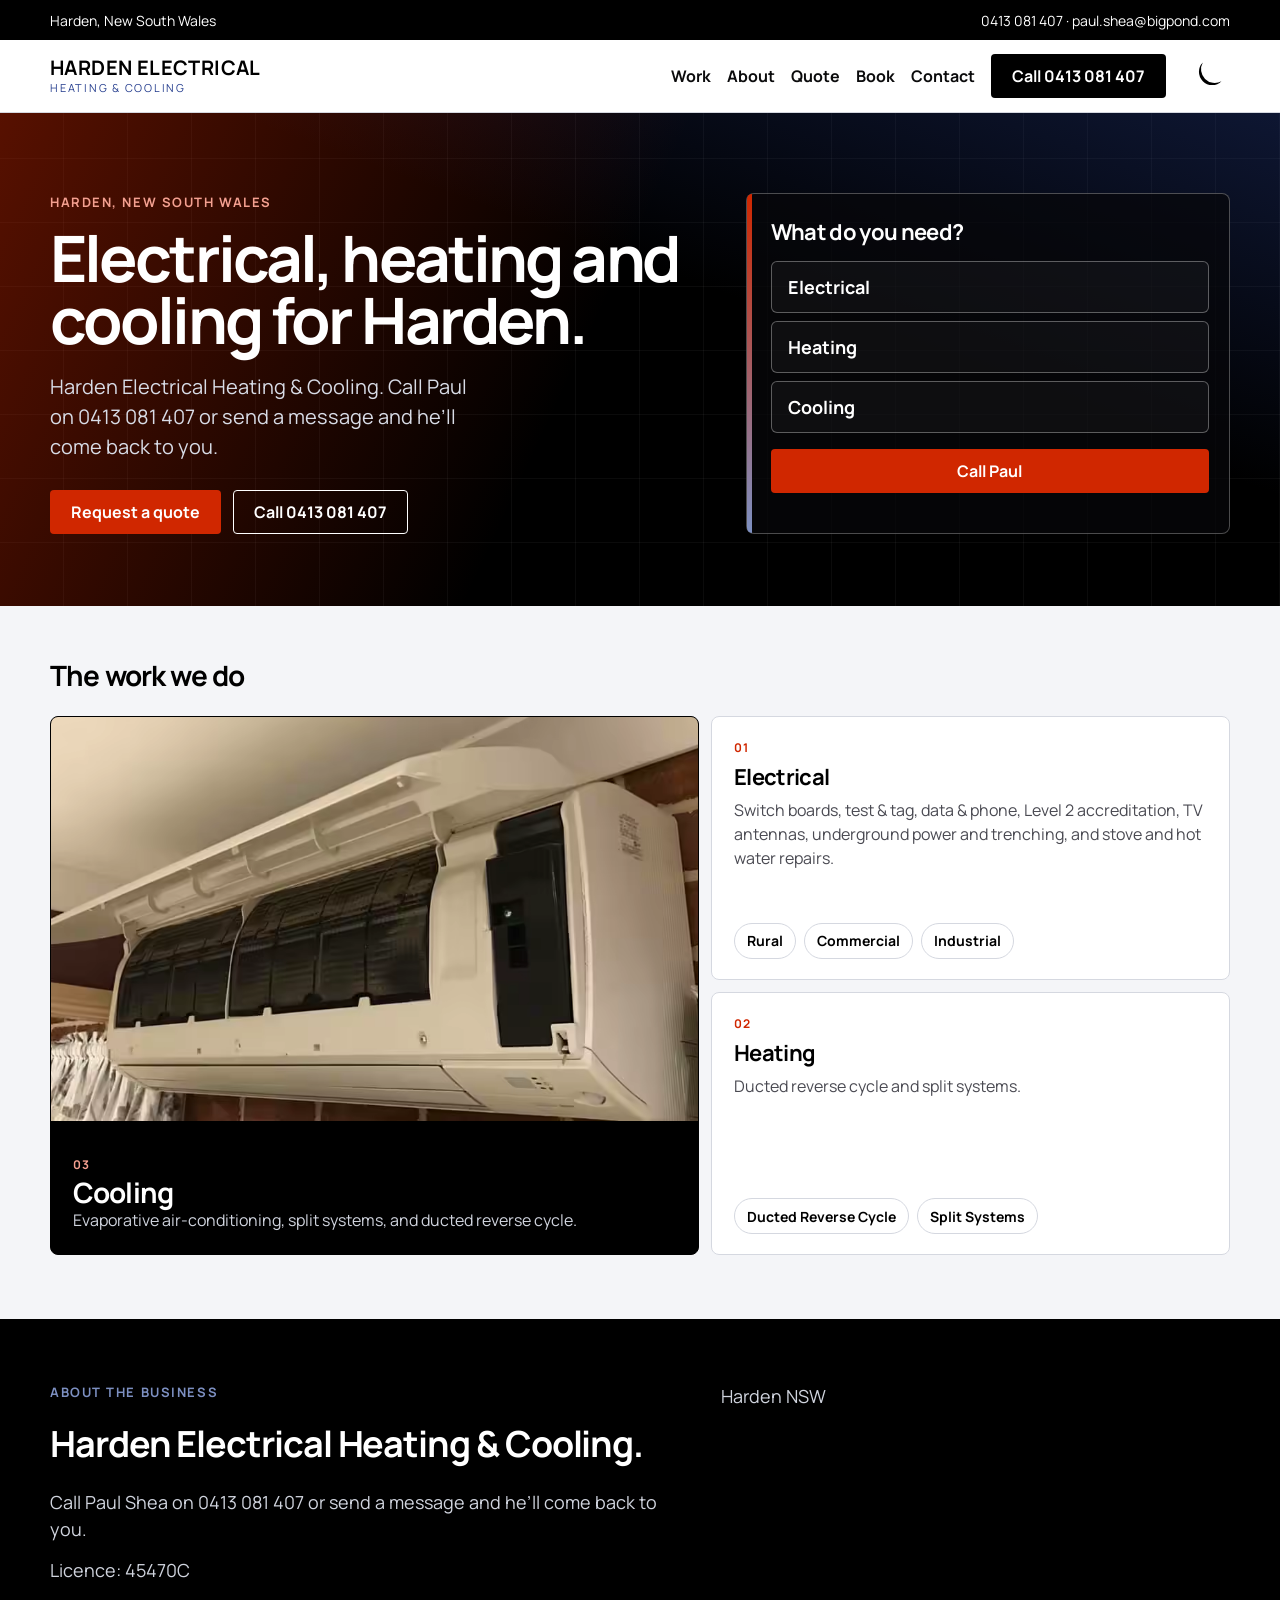
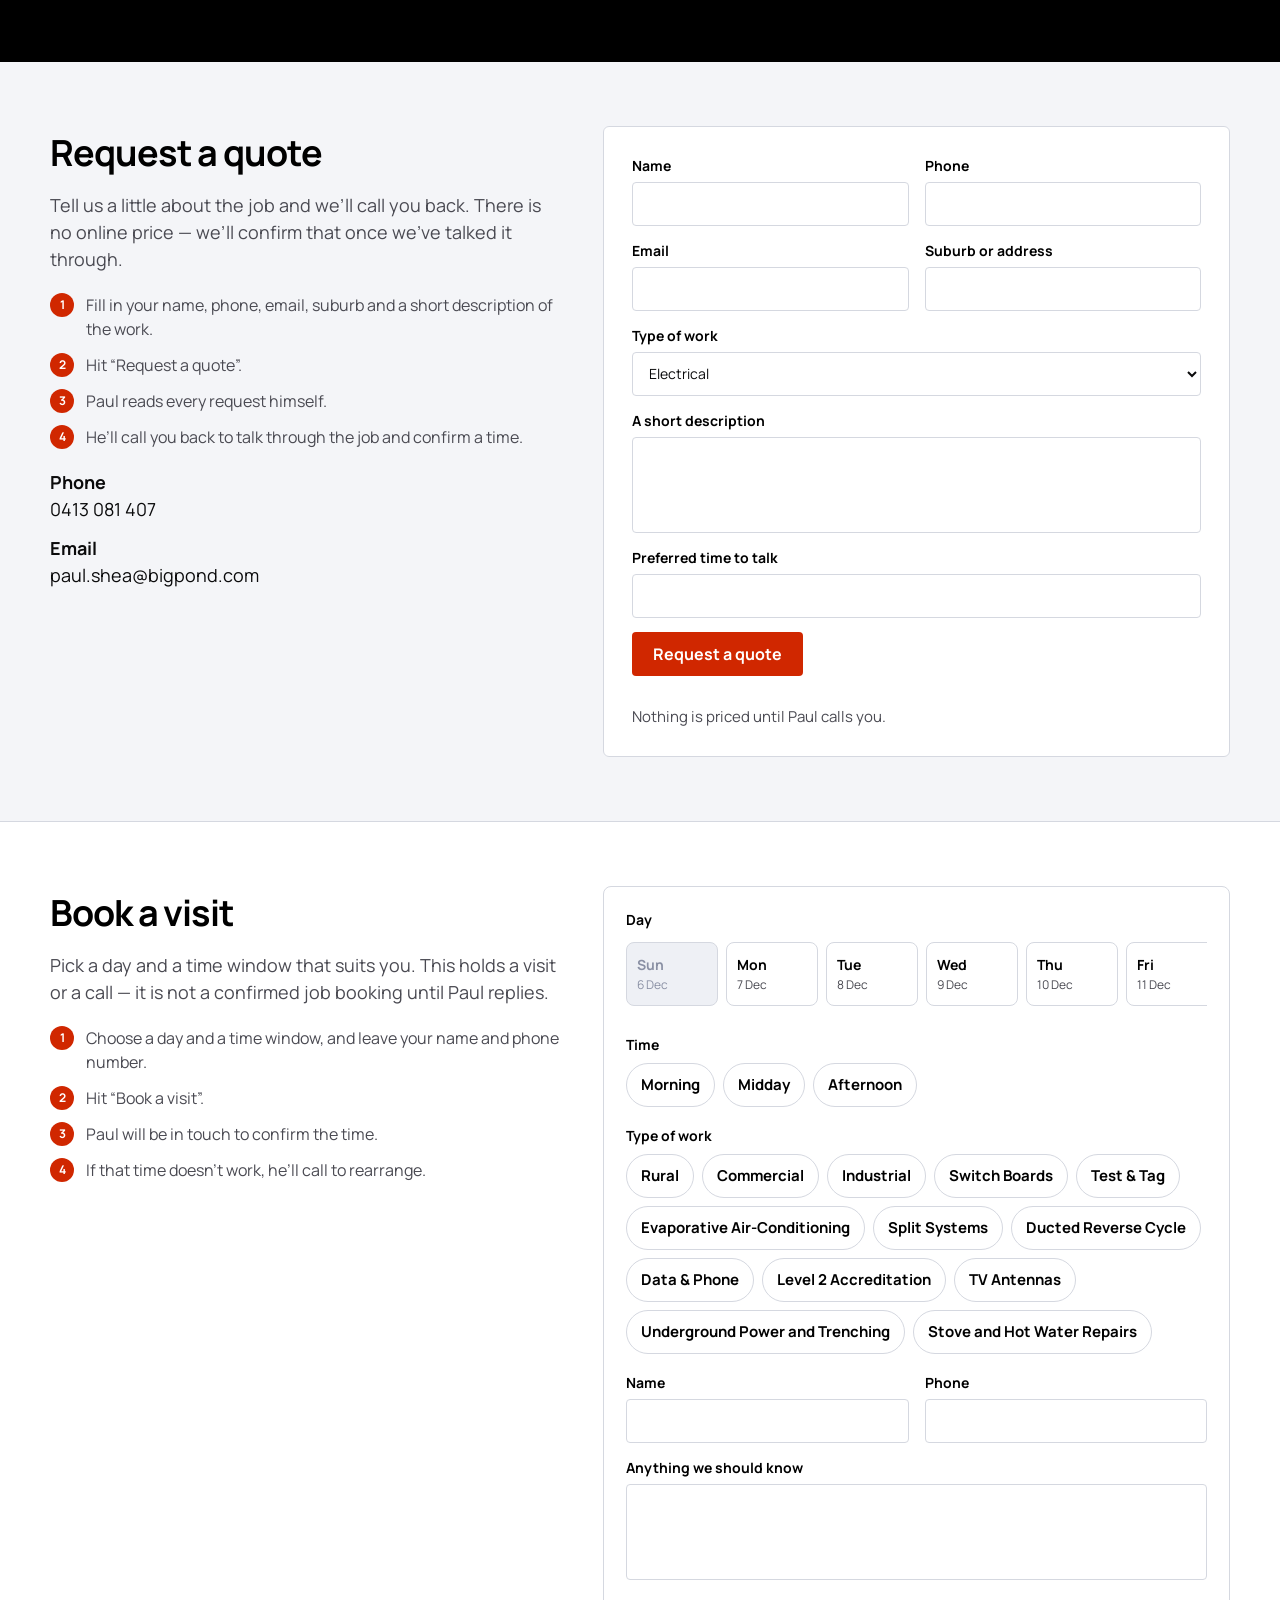
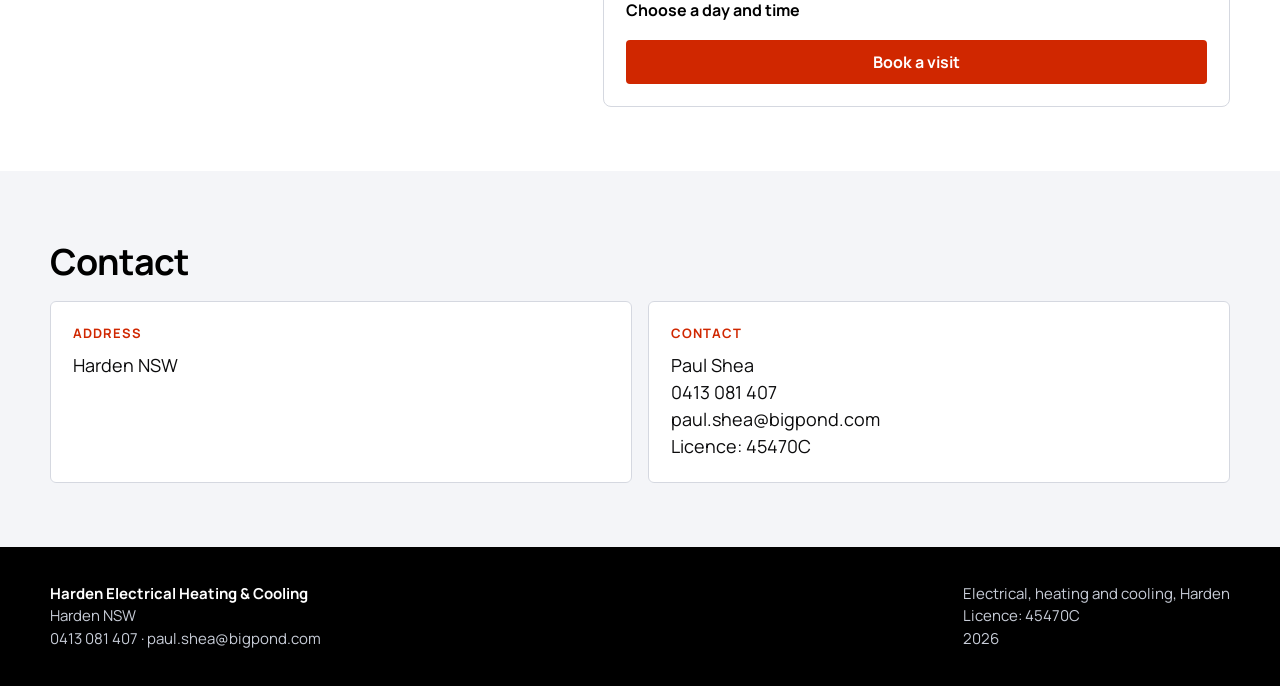
==== commit f03b5283: "Fix audit copy, overflow, and the Google badge Show Licence 45470C and Harden NSW only, drop confirm" ====
--- a/index.html
+++ b/index.html
@@ -4,7 +4,7 @@
 <meta charset="UTF-8">
 <meta name="viewport" content="width=device-width, initial-scale=1">
 <meta name="robots" content="noindex, nofollow">
-<meta name="description" content="Electrical, heating and cooling in Harden, NSW. Call Paul on 0413 081 407.">
+<meta name="description" content="Website preview.">
 <title>Electrical, heating and cooling, Harden | Harden Electrical</title>
 <link rel="stylesheet" href="css/site.css">
 <script>
@@ -58,7 +58,6 @@
       <div class="need-card">
         <div class="need-head">
           <h2>What do you need?</h2>
-          <span class="google-badge">5.0 on Google</span>
         </div>
         <div class="need-grid">
           <a class="need-tile" href="#svc-electrical">Electrical</a>
@@ -117,11 +116,10 @@
         <p class="kicker">About the business</p>
         <h2><a href="about.html">Harden Electrical Heating &amp; Cooling.</a></h2>
         <p>Call Paul Shea on 0413 081 407 or send a message and he’ll come back to you.</p>
-        <p class="confirm-block"><span class="confirm-chip">Licence to confirm</span></p>
-      </div>
-      <div class="confirm-block">
-        <p>10 Ward Street<br>Harden NSW</p>
-        <span class="confirm-chip">To confirm</span>
+        <p>Licence: 45470C</p>
+      </div>
+      <div>
+        <p>Harden NSW</p>
       </div>
     </div>
   </section>
@@ -220,14 +218,13 @@
     <div class="wrap">
       <h2 class="contact-heading">Contact</h2>
       <div class="contact-grid">
-        <article class="confirm-block">
+        <article>
           <h3>Address</h3>
-          <p>10 Ward Street<br>Harden NSW</p>
-          <span class="confirm-chip">To confirm</span>
+          <p>Harden NSW</p>
         </article>
         <article>
           <h3>Contact</h3>
-          <p>Paul Shea<br><a href="tel:+61413081407">0413 081 407</a><br><a href="mailto:paul.shea@bigpond.com">paul.shea@bigpond.com</a></p>
+          <p>Paul Shea<br><a href="tel:+61413081407">0413 081 407</a><br><a href="mailto:paul.shea@bigpond.com">paul.shea@bigpond.com</a><br>Licence: 45470C</p>
         </article>
       </div>
     </div>
@@ -239,12 +236,12 @@
     <div class="wrap">
       <div>
         <strong>Harden Electrical Heating &amp; Cooling</strong><br>
-        10 Ward Street, Harden NSW <span class="confirm-chip">To confirm</span><br>
+        Harden NSW<br>
         <a href="tel:+61413081407">0413 081 407</a> · <a href="mailto:paul.shea@bigpond.com">paul.shea@bigpond.com</a>
       </div>
       <div>
         Electrical, heating and cooling, Harden<br>
-        <span class="confirm-chip">Licence to confirm</span><br>
+        Licence: 45470C<br>
         2026
       </div>
     </div>
--- a/css/site.css
+++ b/css/site.css
@@ -31,6 +31,7 @@
   --about-copy: #D0D4DE;
   --footer-copy: #C8CDD8;
   --wordmark-sub: #284090;
+  --header-h: 73px;
   color-scheme: light;
 }
 
@@ -75,6 +76,14 @@
 * { box-sizing: border-box; margin: 0; padding: 0; }
 html, body { background: var(--mist); color: var(--ink); }
 html { overflow-x: clip; }
+@media (prefers-reduced-motion: no-preference) {
+  html { scroll-behavior: smooth; }
+}
+section,
+.tile,
+[id] {
+  scroll-margin-top: calc(var(--header-h, 104px) + 16px);
+}
 body {
   font-family: Manrope, "Segoe UI", sans-serif;
   font-size: 18px;
@@ -87,7 +96,7 @@
 a { color: inherit; text-decoration: none; }
 img { max-width: 100%; display: block; }
 
-.wrap { width: min(1180px, calc(100% - 48px)); margin: 0 auto; }
+.wrap { width: min(1180px, calc(100% - 48px)); max-width: 100%; margin: 0 auto; }
 
 .skip {
   position: absolute;
@@ -147,6 +156,7 @@
   justify-content: space-between;
   gap: 16px 24px;
   min-height: 72px;
+  min-width: 0;
 }
 
 .wordmark {
@@ -168,6 +178,7 @@
 
 nav.primary {
   display: flex;
+  flex-wrap: wrap;
   align-items: center;
   gap: 16px;
   font-weight: 700;
@@ -617,6 +628,7 @@
 }
 
 @media (max-width: 900px) {
+  :root { --header-h: 104px; }
   .wrap { width: min(1180px, calc(100% - 32px)); }
   h1 { font-size: 32px; }
   .util { display: none; }
@@ -632,15 +644,23 @@
     margin-left: 0;
     gap: 0;
     justify-content: flex-start;
+    flex-wrap: wrap;
   }
   nav.primary a {
     min-height: 44px;
     display: inline-flex;
     align-items: center;
-    padding: 0 6px;
+    padding: 0 4px;
   }
   nav.primary .header-call { display: none; }
   nav.primary .theme-btn { margin-left: auto; }
+  .not-found .btn {
+    white-space: normal;
+    max-width: 100%;
+    height: auto;
+    padding-top: 10px;
+    padding-bottom: 10px;
+  }
   .hero { padding: 40px 0 36px; }
   .hero h1 { font-size: 36px; }
   .hero-layout { grid-template-columns: 1fr; gap: 24px; }
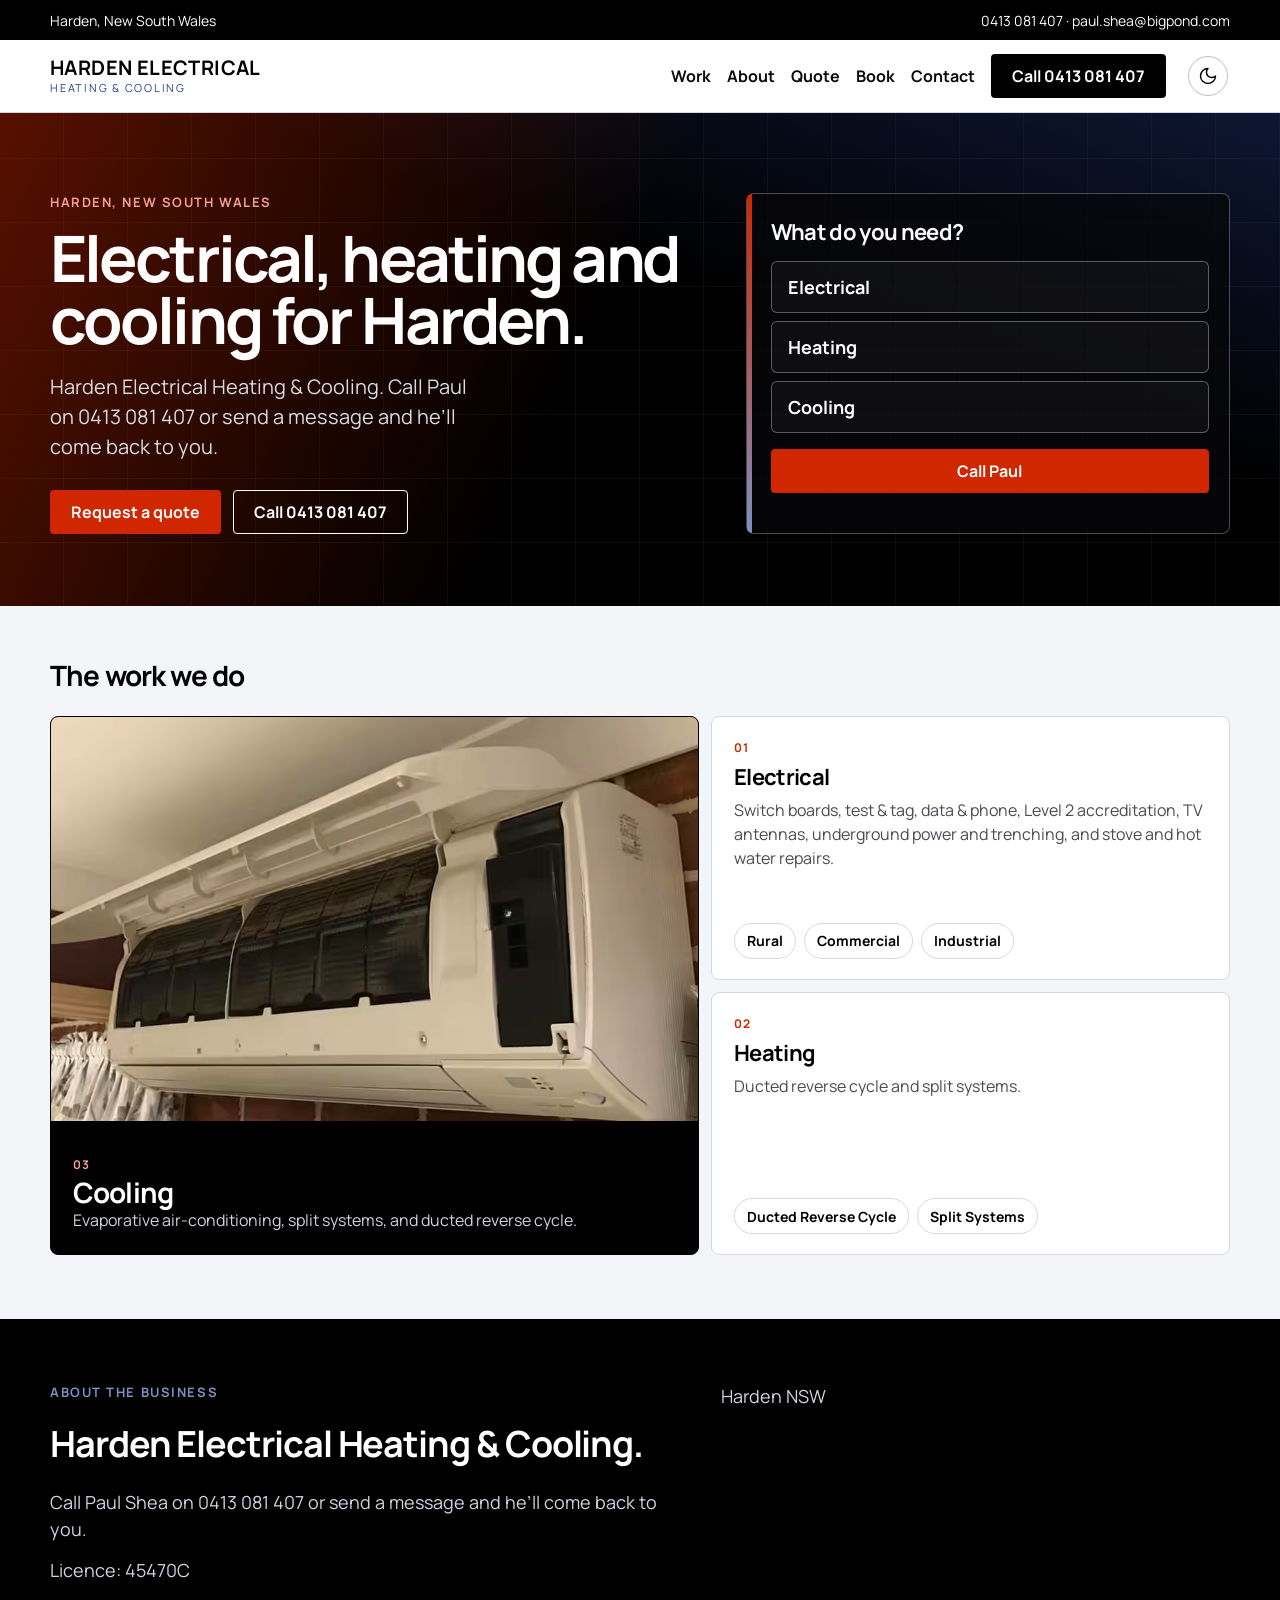
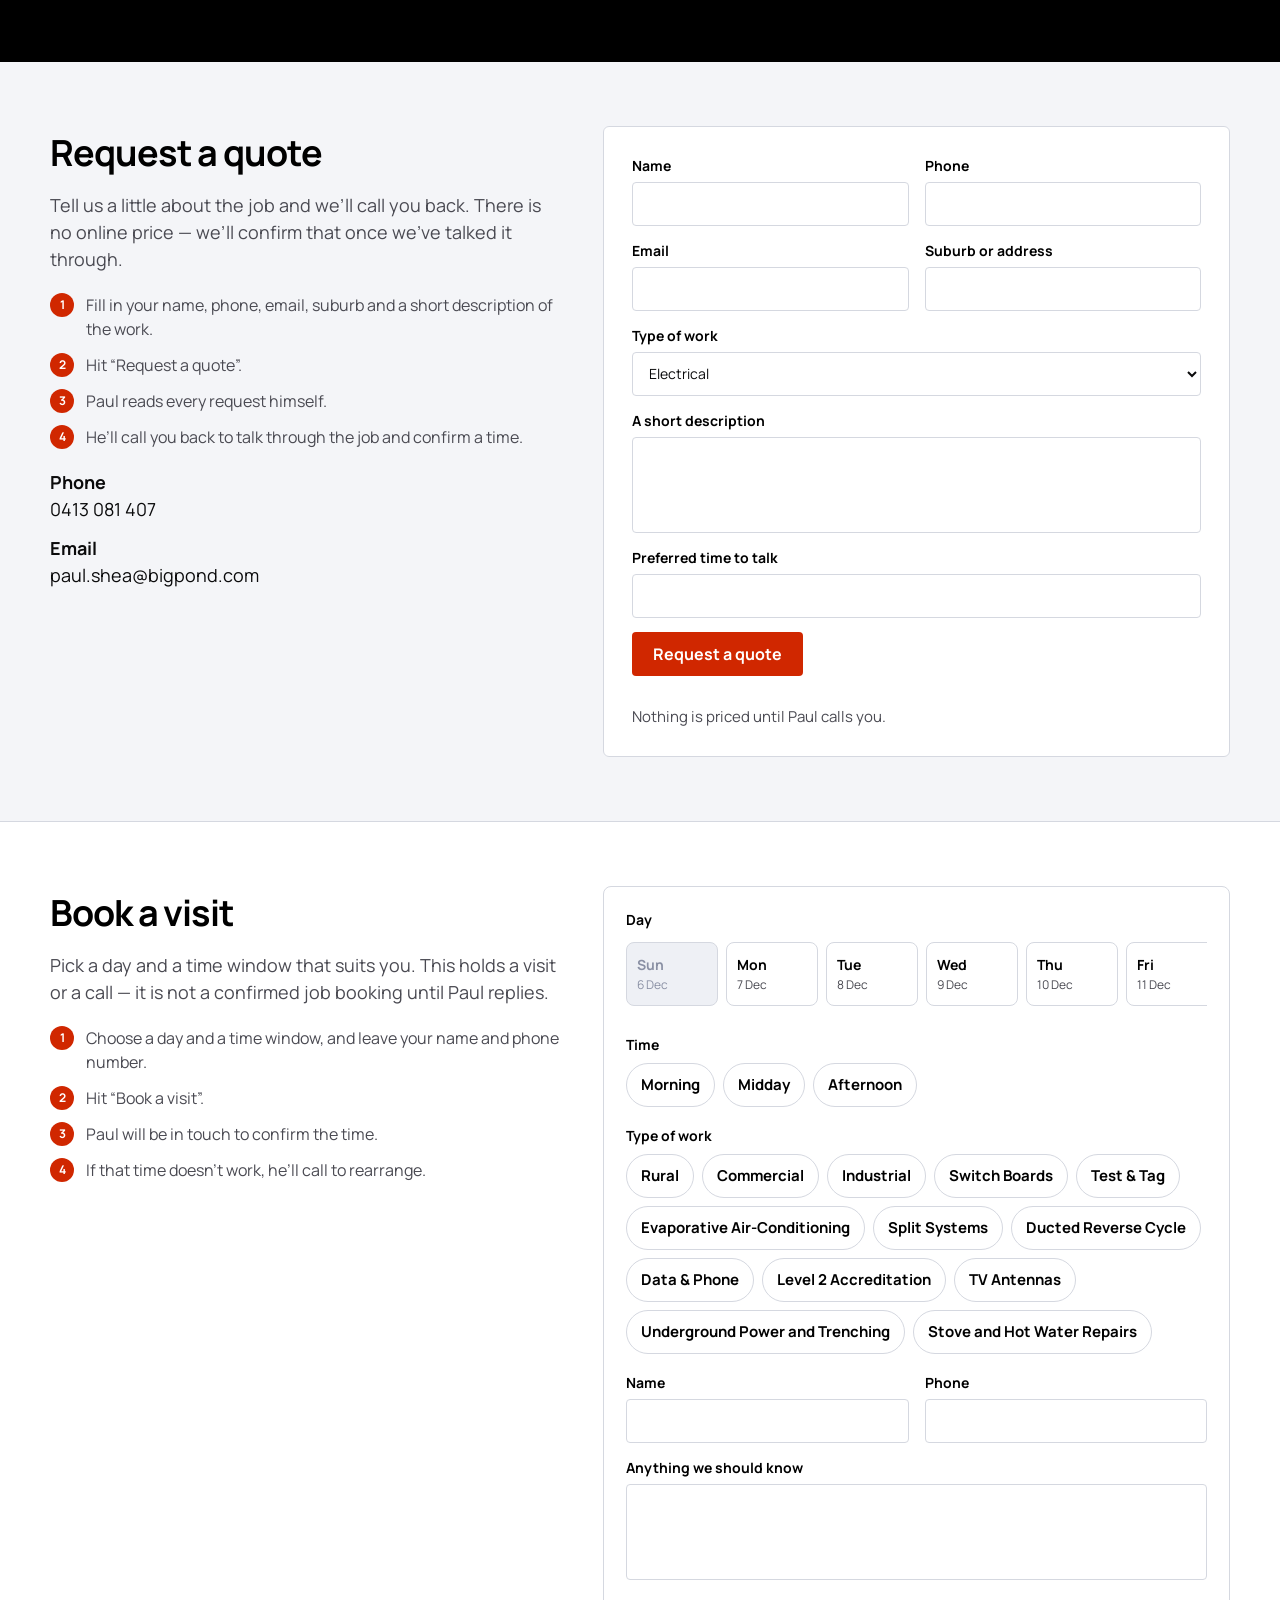
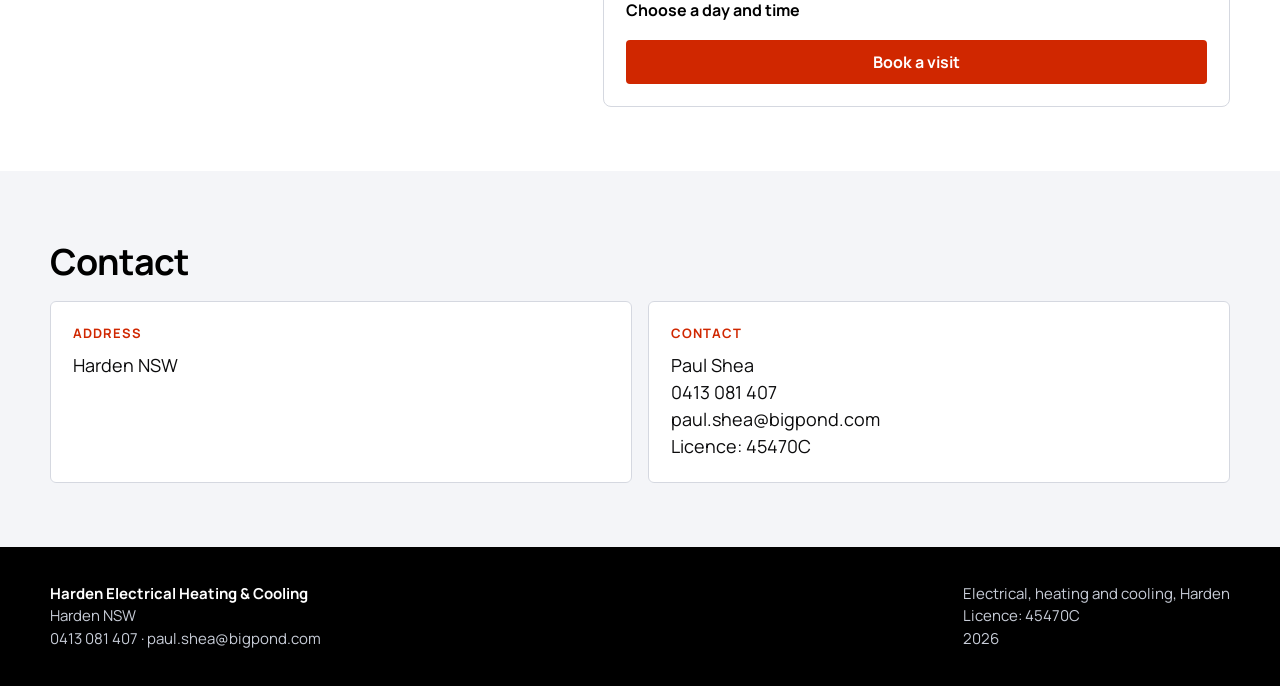
==== commit 5efc2c7f: "Replace the theme toggle with a slick sun/moon control Use a 40px circle in a 44px target, line icon" ====
--- a/index.html
+++ b/index.html
@@ -35,8 +35,10 @@
         <a href="contact.html">Contact</a>
         <a class="btn btn-black header-call" href="tel:+61413081407">Call 0413 081 407</a>
         <button type="button" class="theme-btn" data-theme-toggle aria-label="Switch light/dark">
-          <svg class="icon-moon" viewBox="0 0 24 24" aria-hidden="true"><path fill="currentColor" d="M21 15.46A9.14 9.14 0 0 1 8.54 3 7.5 7.5 0 1 0 21 15.46z"/></svg>
-          <svg class="icon-sun" viewBox="0 0 24 24" fill="none" stroke="currentColor" stroke-width="2" stroke-linecap="round" aria-hidden="true"><circle cx="12" cy="12" r="4"/><path d="M12 2v2M12 20v2M4.93 4.93l1.41 1.41M17.66 17.66l1.41 1.41M2 12h2M20 12h2M4.93 19.07l1.41-1.41M17.66 6.34l1.41-1.41"/></svg>
+          <span class="theme-disc" aria-hidden="true">
+            <svg class="icon-sun" viewBox="0 0 24 24" fill="none" stroke="currentColor" stroke-width="1.75" stroke-linecap="round" stroke-linejoin="round"><circle cx="12" cy="12" r="4"/><path d="M12 2v2M12 20v2M4.93 4.93l1.41 1.41M17.66 17.66l1.41 1.41M2 12h2M20 12h2M6.34 17.66l-1.41 1.41M19.07 4.93l-1.41 1.41"/></svg>
+            <svg class="icon-moon" viewBox="0 0 24 24" fill="none" stroke="currentColor" stroke-width="1.75" stroke-linecap="round" stroke-linejoin="round"><path d="M12 3a6 6 0 0 0 9 9 9 9 0 1 1-9-9Z"/></svg>
+          </span>
         </button>
       </nav>
     </div>
--- a/css/site.css
+++ b/css/site.css
@@ -149,6 +149,7 @@
   z-index: 20;
   background: var(--paper);
   border-bottom: 1px solid var(--line);
+  overflow: visible;
 }
 header.site .wrap {
   display: flex;
@@ -196,31 +197,82 @@
   margin-left: 4px;
   padding: 0;
   border: 0;
-  border-radius: 4px;
   background: transparent;
   color: var(--heading);
   cursor: pointer;
-  display: inline-flex;
-  align-items: center;
-  justify-content: center;
+  display: grid;
+  place-items: center;
   flex-shrink: 0;
+  overflow: visible;
+}
+.theme-disc {
+  width: 40px;
+  height: 40px;
+  border-radius: 50%;
+  border: 1px solid color-mix(in srgb, currentColor 25%, transparent);
+  background: transparent;
+  display: grid;
+  place-items: center;
+  overflow: visible;
 }
 .theme-btn svg {
-  width: 36px;
-  height: 36px;
-  display: none;
-}
-.theme-btn .icon-moon { display: block; }
-.theme-btn .icon-sun { display: none; }
-
+  grid-area: 1 / 1;
+  width: 20px;
+  height: 20px;
+  fill: none;
+  stroke: currentColor;
+  stroke-width: 1.75;
+  stroke-linecap: round;
+  stroke-linejoin: round;
+  opacity: 0;
+  transform: rotate(-90deg) scale(0.6);
+  pointer-events: none;
+}
+.theme-btn .icon-moon {
+  opacity: 1;
+  transform: rotate(0deg) scale(1);
+}
+.theme-btn .icon-sun {
+  opacity: 0;
+  transform: rotate(-90deg) scale(0.6);
+}
 @media (prefers-color-scheme: dark) {
-  :root:not([data-theme="light"]) .theme-btn .icon-moon { display: none; }
-  :root:not([data-theme="light"]) .theme-btn .icon-sun { display: block; }
-}
-html[data-theme="dark"] .theme-btn .icon-moon { display: none; }
-html[data-theme="dark"] .theme-btn .icon-sun { display: block; }
-html[data-theme="light"] .theme-btn .icon-moon { display: block; }
-html[data-theme="light"] .theme-btn .icon-sun { display: none; }
+  :root:not([data-theme="light"]) .theme-btn .icon-moon {
+    opacity: 0;
+    transform: rotate(-90deg) scale(0.6);
+  }
+  :root:not([data-theme="light"]) .theme-btn .icon-sun {
+    opacity: 1;
+    transform: rotate(0deg) scale(1);
+  }
+}
+html[data-theme="dark"] .theme-btn .icon-moon {
+  opacity: 0;
+  transform: rotate(-90deg) scale(0.6);
+}
+html[data-theme="dark"] .theme-btn .icon-sun {
+  opacity: 1;
+  transform: rotate(0deg) scale(1);
+}
+html[data-theme="light"] .theme-btn .icon-moon {
+  opacity: 1;
+  transform: rotate(0deg) scale(1);
+}
+html[data-theme="light"] .theme-btn .icon-sun {
+  opacity: 0;
+  transform: rotate(-90deg) scale(0.6);
+}
+.theme-btn:hover .theme-disc,
+.theme-btn:focus-visible .theme-disc {
+  background: color-mix(in srgb, currentColor 10%, transparent);
+}
+.theme-btn:focus {
+  outline: none;
+}
+.theme-btn:focus-visible .theme-disc {
+  outline: 2px solid currentColor;
+  outline-offset: 2px;
+}
 
 .hero {
   position: relative;
@@ -616,6 +668,38 @@
 }
 @media (prefers-reduced-motion: no-preference) {
   .reveal.is-in { animation: fade-up 0.45s ease both; }
+  .theme-btn svg {
+    transition: opacity 250ms ease, transform 250ms ease;
+  }
+  .theme-disc {
+    transition: background-color 200ms ease;
+  }
+  body,
+  header.site,
+  footer.site,
+  .util,
+  .tile,
+  .services,
+  .about,
+  .quote,
+  .book,
+  .contact,
+  .not-found,
+  .page-intro,
+  form,
+  .book-widget,
+  .contact article,
+  .sticky-call,
+  .need-card,
+  .btn,
+  .pill,
+  .date-chip,
+  .trade-list span,
+  input,
+  textarea,
+  select {
+    transition: background-color 200ms ease, color 200ms ease, border-color 200ms ease;
+  }
 }
 @keyframes fade-up {
   from { opacity: 0.01; transform: translateY(10px); }
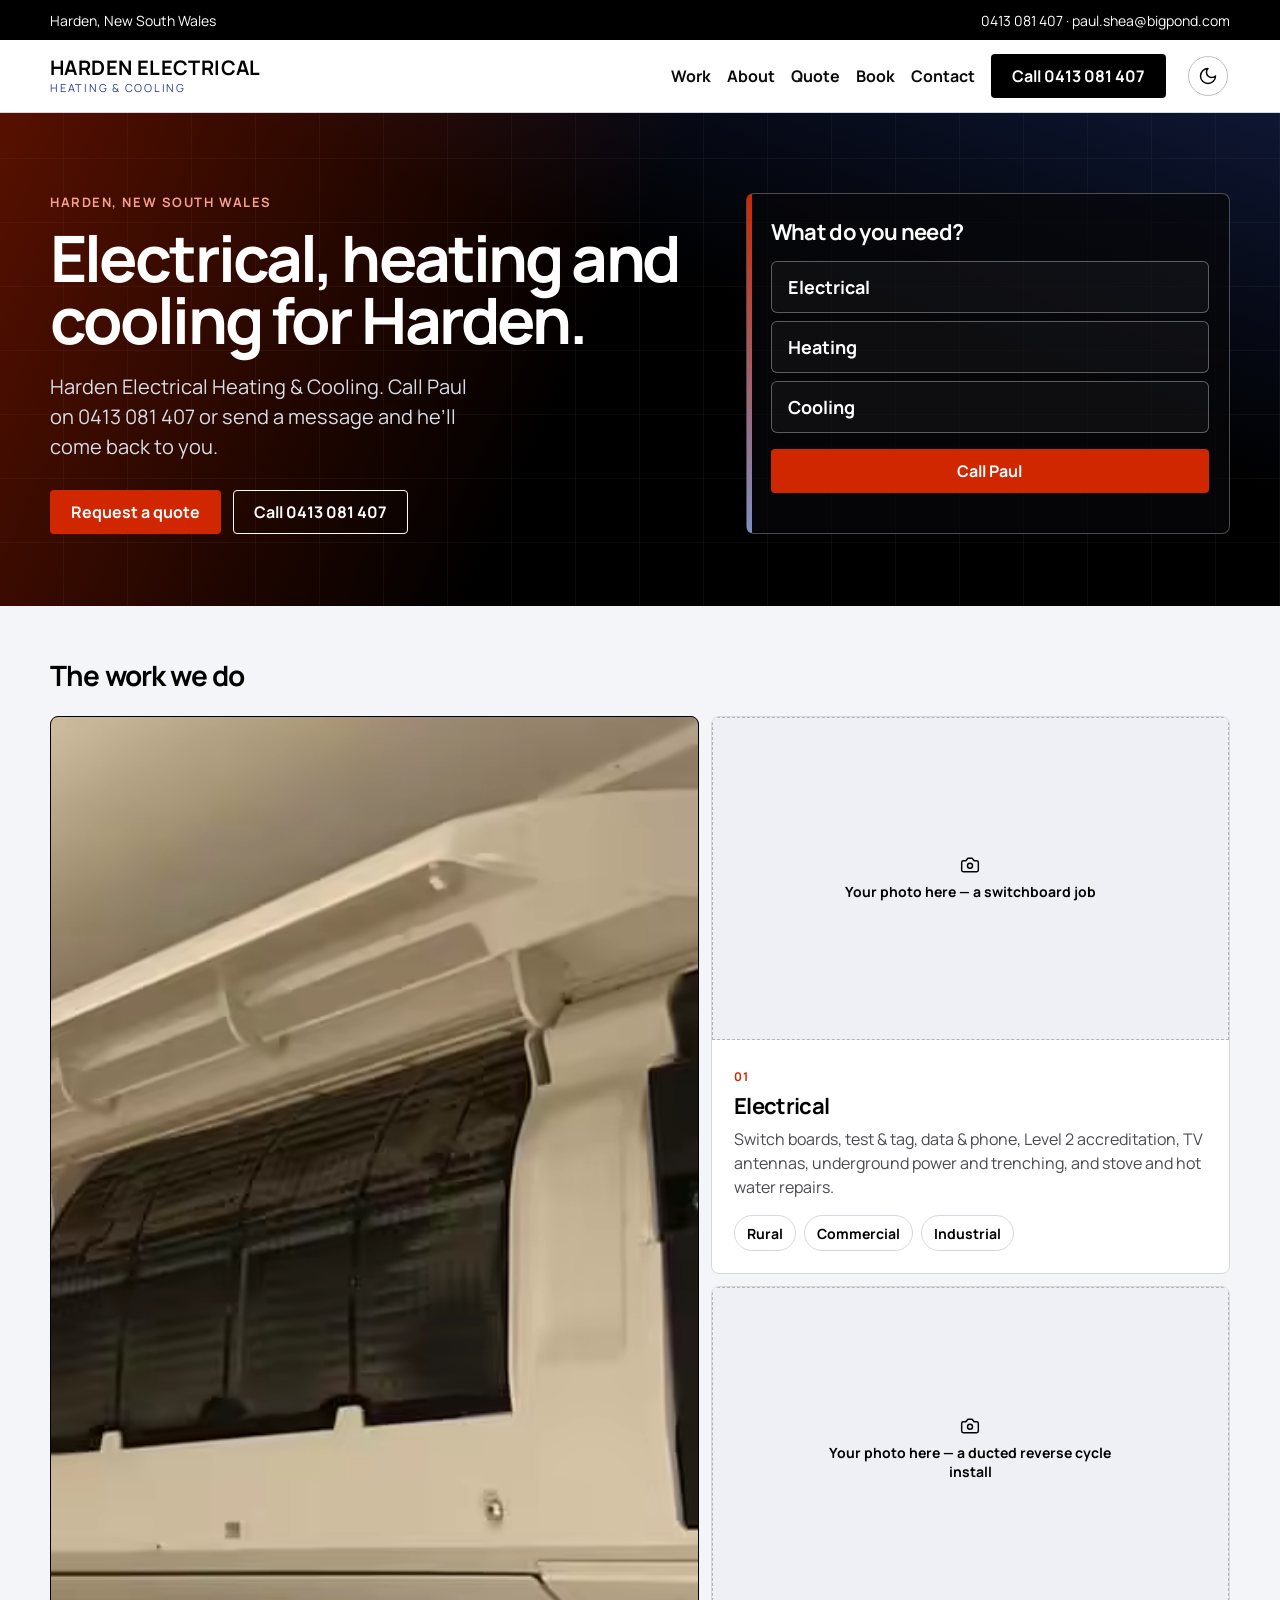
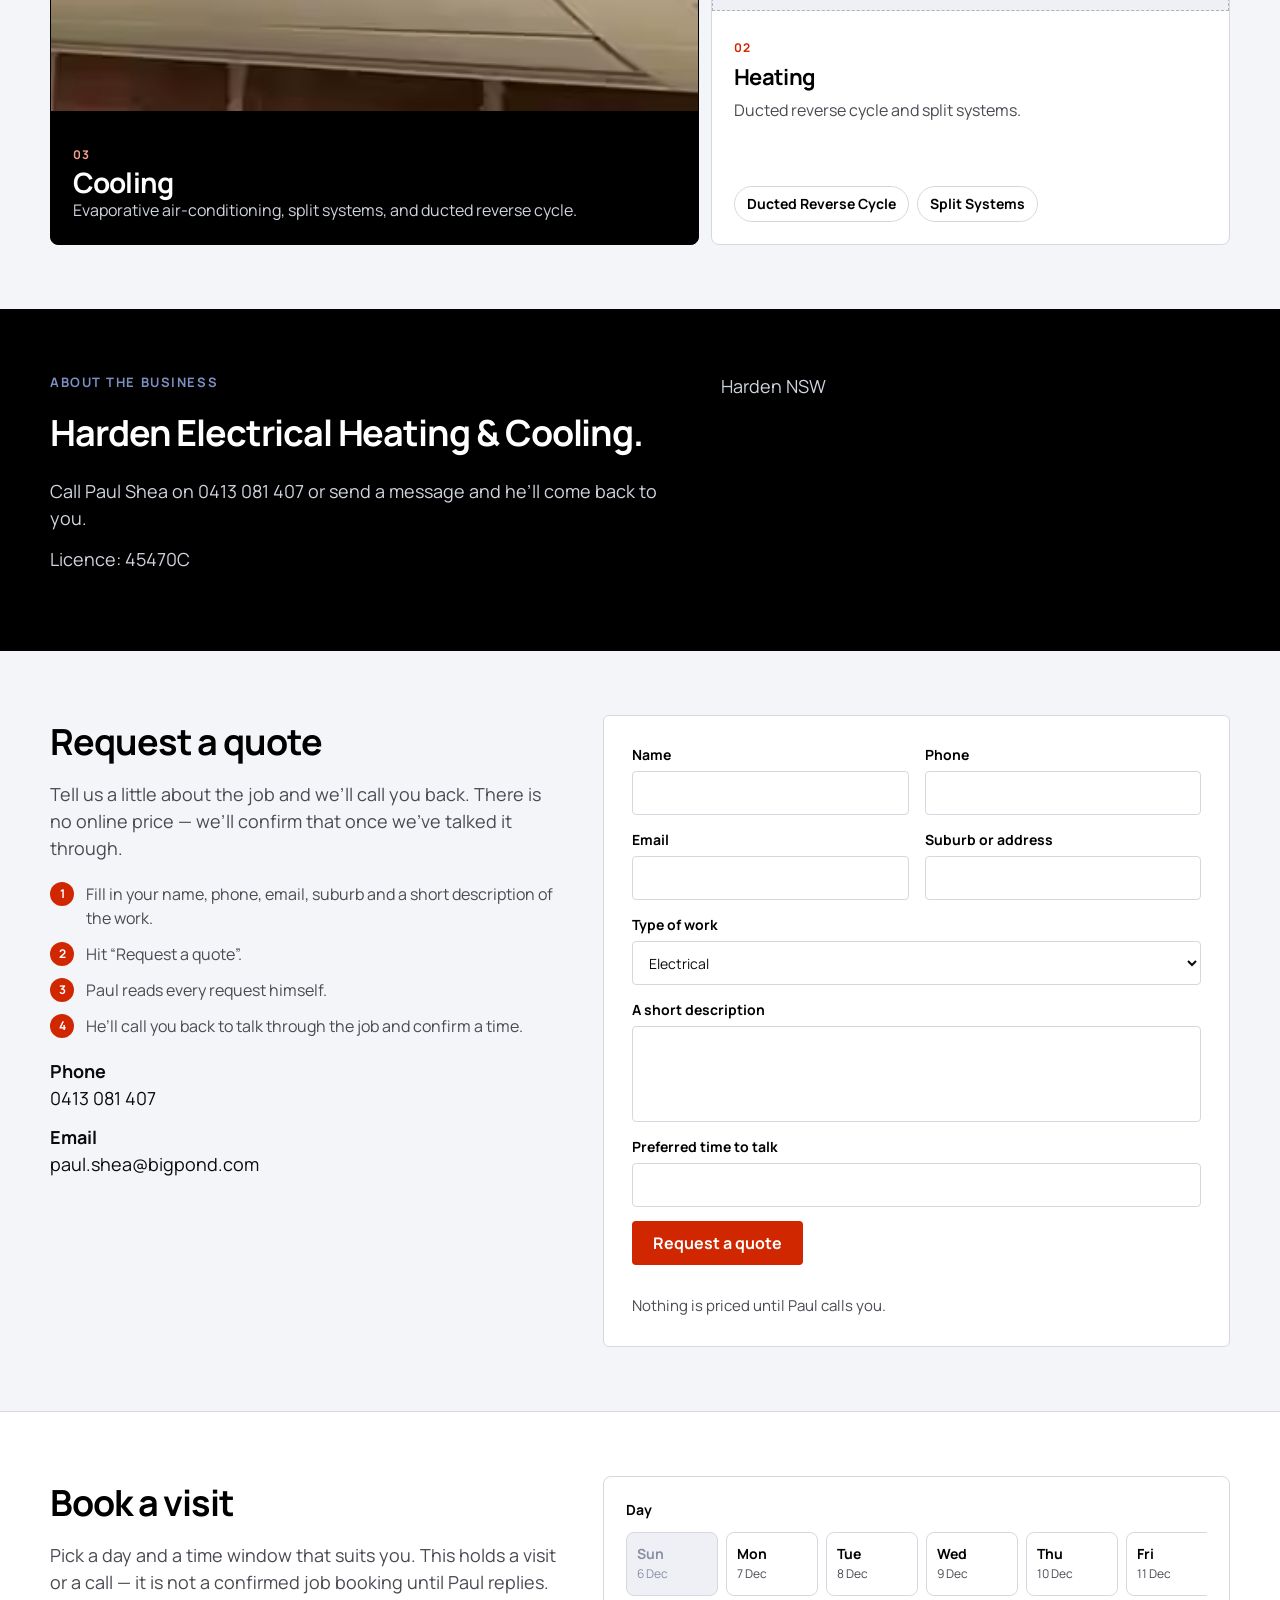
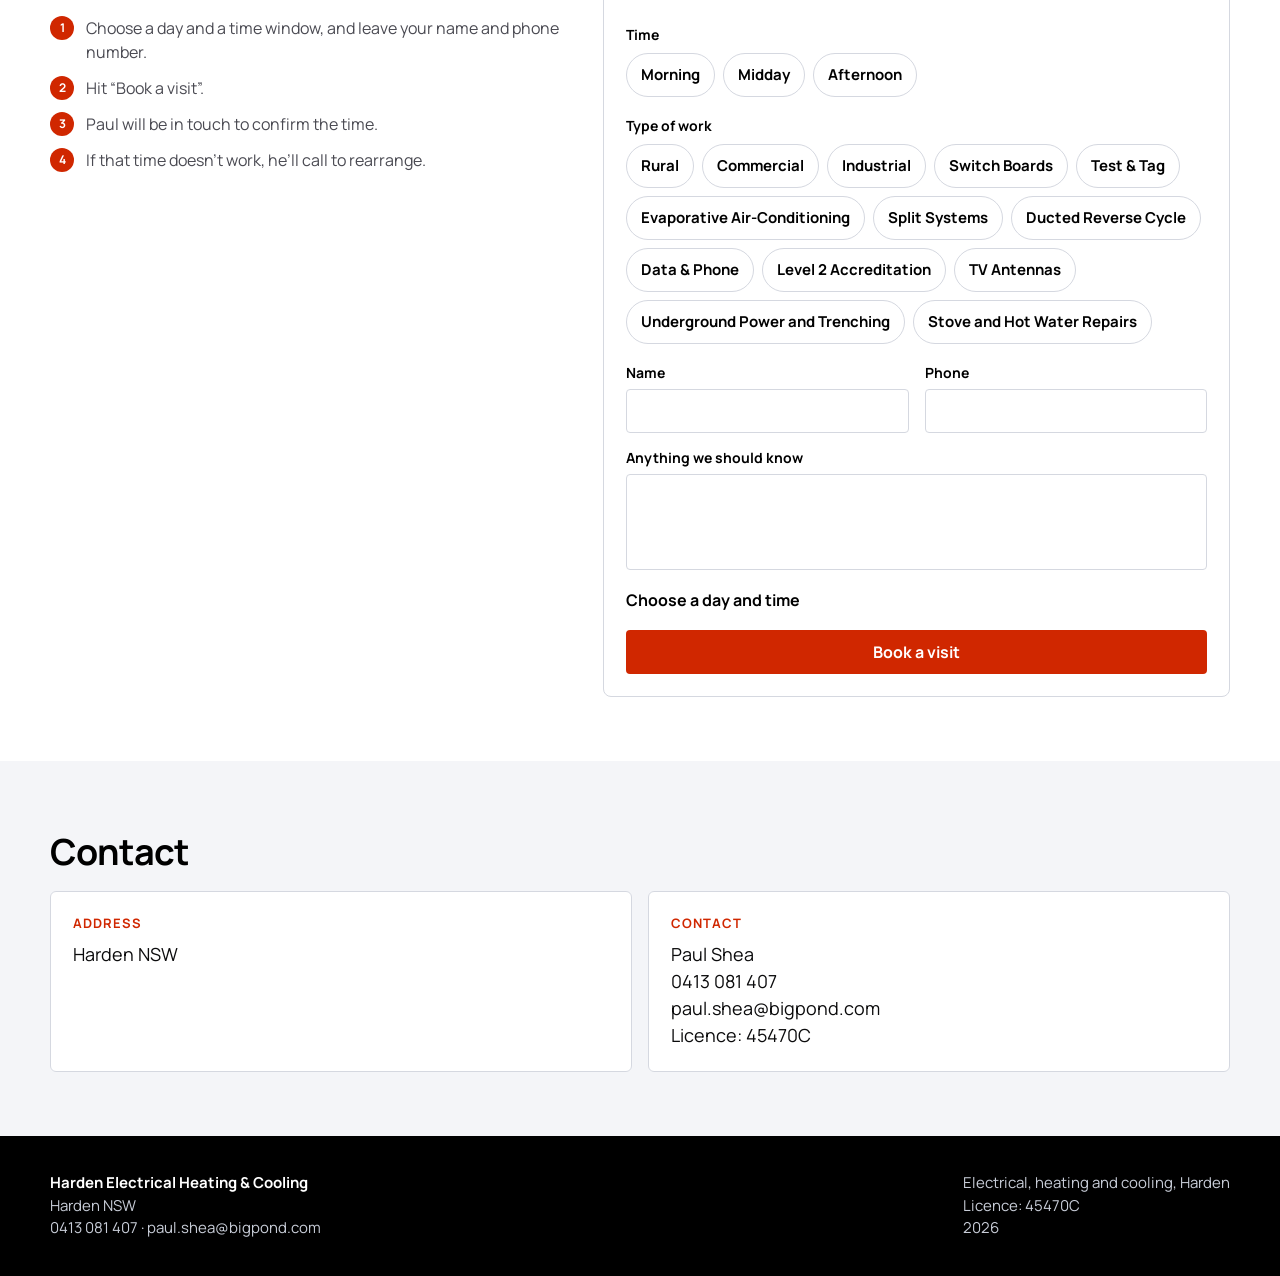
==== commit 977f3838: "Add service photo slots and remaining audit copy Give Electrical and Heating a 16:10 photo slot to m" ====
--- a/index.html
+++ b/index.html
@@ -5,7 +5,7 @@
 <meta name="viewport" content="width=device-width, initial-scale=1">
 <meta name="robots" content="noindex, nofollow">
 <meta name="description" content="Website preview.">
-<title>Electrical, heating and cooling, Harden | Harden Electrical</title>
+<title>Harden Electrical</title>
 <link rel="stylesheet" href="css/site.css">
 <script>
 (function () {
@@ -90,22 +90,38 @@
           </div>
         </article>
         <article class="tile tile-elec" id="svc-electrical">
-          <span class="num">01</span>
-          <h3>Electrical</h3>
-          <p>Switch boards, test &amp; tag, data &amp; phone, Level 2 accreditation, TV antennas, underground power and trenching, and stove and hot water repairs.</p>
-          <div class="trade-list">
-            <span>Rural</span>
-            <span>Commercial</span>
-            <span>Industrial</span>
+          <div class="media-frame photo-slot">
+            <span class="photo-slot-inner">
+              <svg viewBox="0 0 24 24" fill="none" stroke="currentColor" stroke-width="1.75" stroke-linecap="round" stroke-linejoin="round" aria-hidden="true"><path d="M14.5 4h-5L7 7H4a2 2 0 0 0-2 2v9a2 2 0 0 0 2 2h16a2 2 0 0 0 2-2V9a2 2 0 0 0-2-2h-3l-2.5-3z"/><circle cx="12" cy="13" r="3"/></svg>
+              <p>Your photo here — a switchboard job</p>
+            </span>
+          </div>
+          <div class="tile-copy">
+            <span class="num">01</span>
+            <h3>Electrical</h3>
+            <p>Switch boards, test &amp; tag, data &amp; phone, Level 2 accreditation, TV antennas, underground power and trenching, and stove and hot water repairs.</p>
+            <div class="trade-list">
+              <span>Rural</span>
+              <span>Commercial</span>
+              <span>Industrial</span>
+            </div>
           </div>
         </article>
         <article class="tile tile-heat" id="svc-heating">
-          <span class="num">02</span>
-          <h3>Heating</h3>
-          <p>Ducted reverse cycle and split systems.</p>
-          <div class="trade-list">
-            <span>Ducted Reverse Cycle</span>
-            <span>Split Systems</span>
+          <div class="media-frame photo-slot">
+            <span class="photo-slot-inner">
+              <svg viewBox="0 0 24 24" fill="none" stroke="currentColor" stroke-width="1.75" stroke-linecap="round" stroke-linejoin="round" aria-hidden="true"><path d="M14.5 4h-5L7 7H4a2 2 0 0 0-2 2v9a2 2 0 0 0 2 2h16a2 2 0 0 0 2-2V9a2 2 0 0 0-2-2h-3l-2.5-3z"/><circle cx="12" cy="13" r="3"/></svg>
+              <p>Your photo here — a ducted reverse cycle install</p>
+            </span>
+          </div>
+          <div class="tile-copy">
+            <span class="num">02</span>
+            <h3>Heating</h3>
+            <p>Ducted reverse cycle and split systems.</p>
+            <div class="trade-list">
+              <span>Ducted Reverse Cycle</span>
+              <span>Split Systems</span>
+            </div>
           </div>
         </article>
       </div>
--- a/css/site.css
+++ b/css/site.css
@@ -344,19 +344,6 @@
   justify-content: space-between;
   gap: 12px;
 }
-.google-badge {
-  flex-shrink: 0;
-  display: inline-flex;
-  align-items: center;
-  min-height: 32px;
-  padding: 4px 10px;
-  border: 1px solid rgba(255, 255, 255, 0.35);
-  border-radius: 999px;
-  font-size: 12px;
-  font-weight: 700;
-  letter-spacing: 0.04em;
-  color: #fff;
-}
 .need-grid {
   display: grid;
   gap: 8px;
@@ -451,6 +438,19 @@
 .tile-feature .tile-copy { padding: 20px 22px 22px; }
 .tile-elec { grid-column: 2; grid-row: 1; }
 .tile-heat { grid-column: 2; grid-row: 2; }
+.tile-elec,
+.tile-heat {
+  padding: 0;
+  overflow: hidden;
+}
+.tile-elec .tile-copy,
+.tile-heat .tile-copy {
+  padding: 20px 22px 22px;
+  display: flex;
+  flex-direction: column;
+  gap: 8px;
+  flex: 1;
+}
 .tile-plain { grid-column: auto; grid-row: auto; }
 .tile-feature .media-frame {
   flex: 1 1 auto;
@@ -469,6 +469,32 @@
   height: 100%;
   object-fit: cover;
   aspect-ratio: 16 / 10;
+}
+.photo-slot {
+  display: grid;
+  place-items: center;
+  background: var(--gap-bg);
+  color: var(--heading);
+  border: 1px dashed color-mix(in srgb, currentColor 25%, transparent);
+  padding: 12px 16px;
+  text-align: center;
+}
+.photo-slot-inner {
+  display: grid;
+  justify-items: center;
+  gap: 8px;
+  max-width: 16em;
+}
+.photo-slot svg {
+  width: 20px;
+  height: 20px;
+}
+.photo-slot p {
+  margin: 0;
+  font-size: 14px;
+  font-weight: 700;
+  line-height: 1.35;
+  color: var(--heading);
 }
 
 .tile .trade-list { margin-top: auto; padding-top: 8px; }
@@ -606,28 +632,6 @@
   font-weight: 700;
 }
 .contact-heading { margin-bottom: 24px; }
-
-.confirm-chip {
-  display: inline-block;
-  margin: 6px 0 0;
-  padding: 4px 10px;
-  border: 1.5px dashed var(--gap-line);
-  border-radius: 999px;
-  font-size: 12px;
-  font-weight: 700;
-  letter-spacing: 0.06em;
-  text-transform: uppercase;
-  color: var(--muted);
-  line-height: 1.3;
-  vertical-align: middle;
-}
-.about .confirm-chip,
-footer.site .confirm-chip {
-  border-color: #5A6278;
-  color: #E8EAF0;
-}
-footer.site .confirm-chip { margin: 0 0 0 6px; }
-.confirm-block { display: grid; gap: 8px; justify-items: start; }
 
 .reviews { background: var(--paper); border-top: 1px solid var(--line); }
 .rating { font-weight: 700; color: var(--heading); }
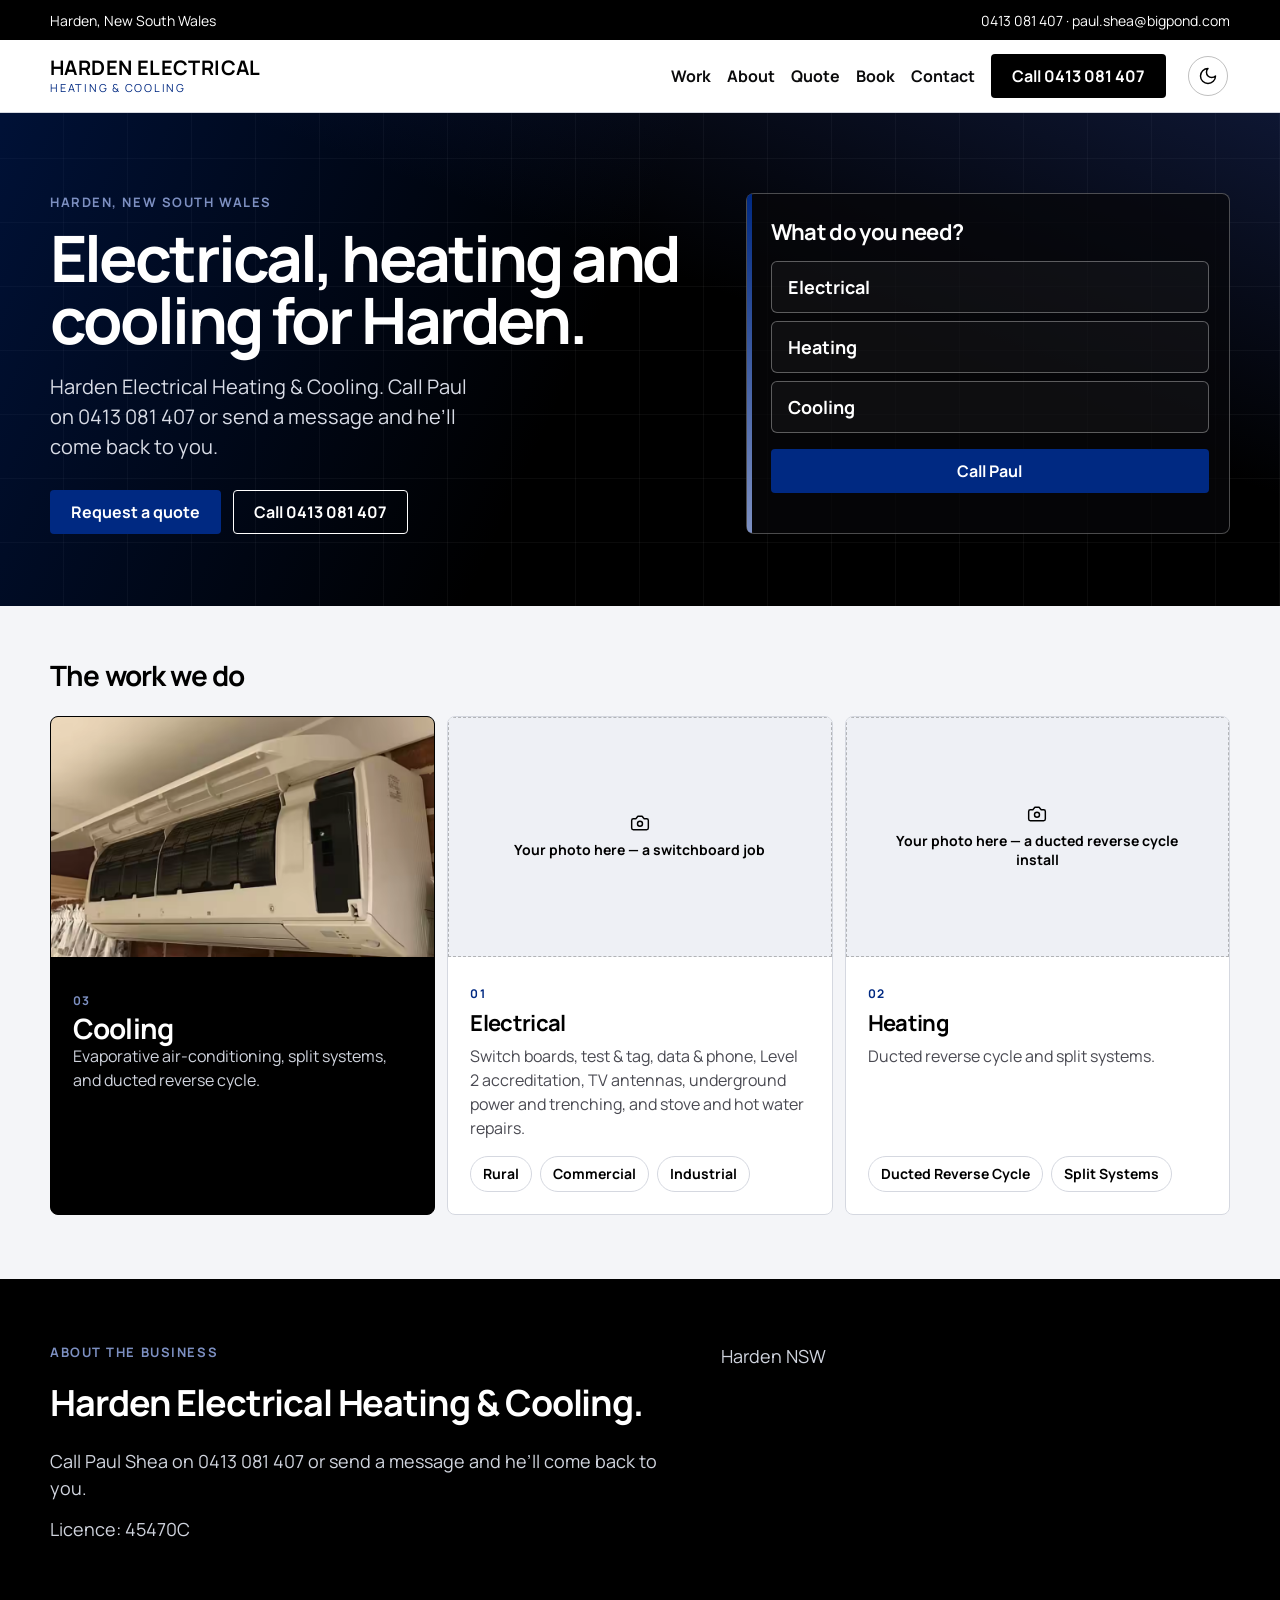
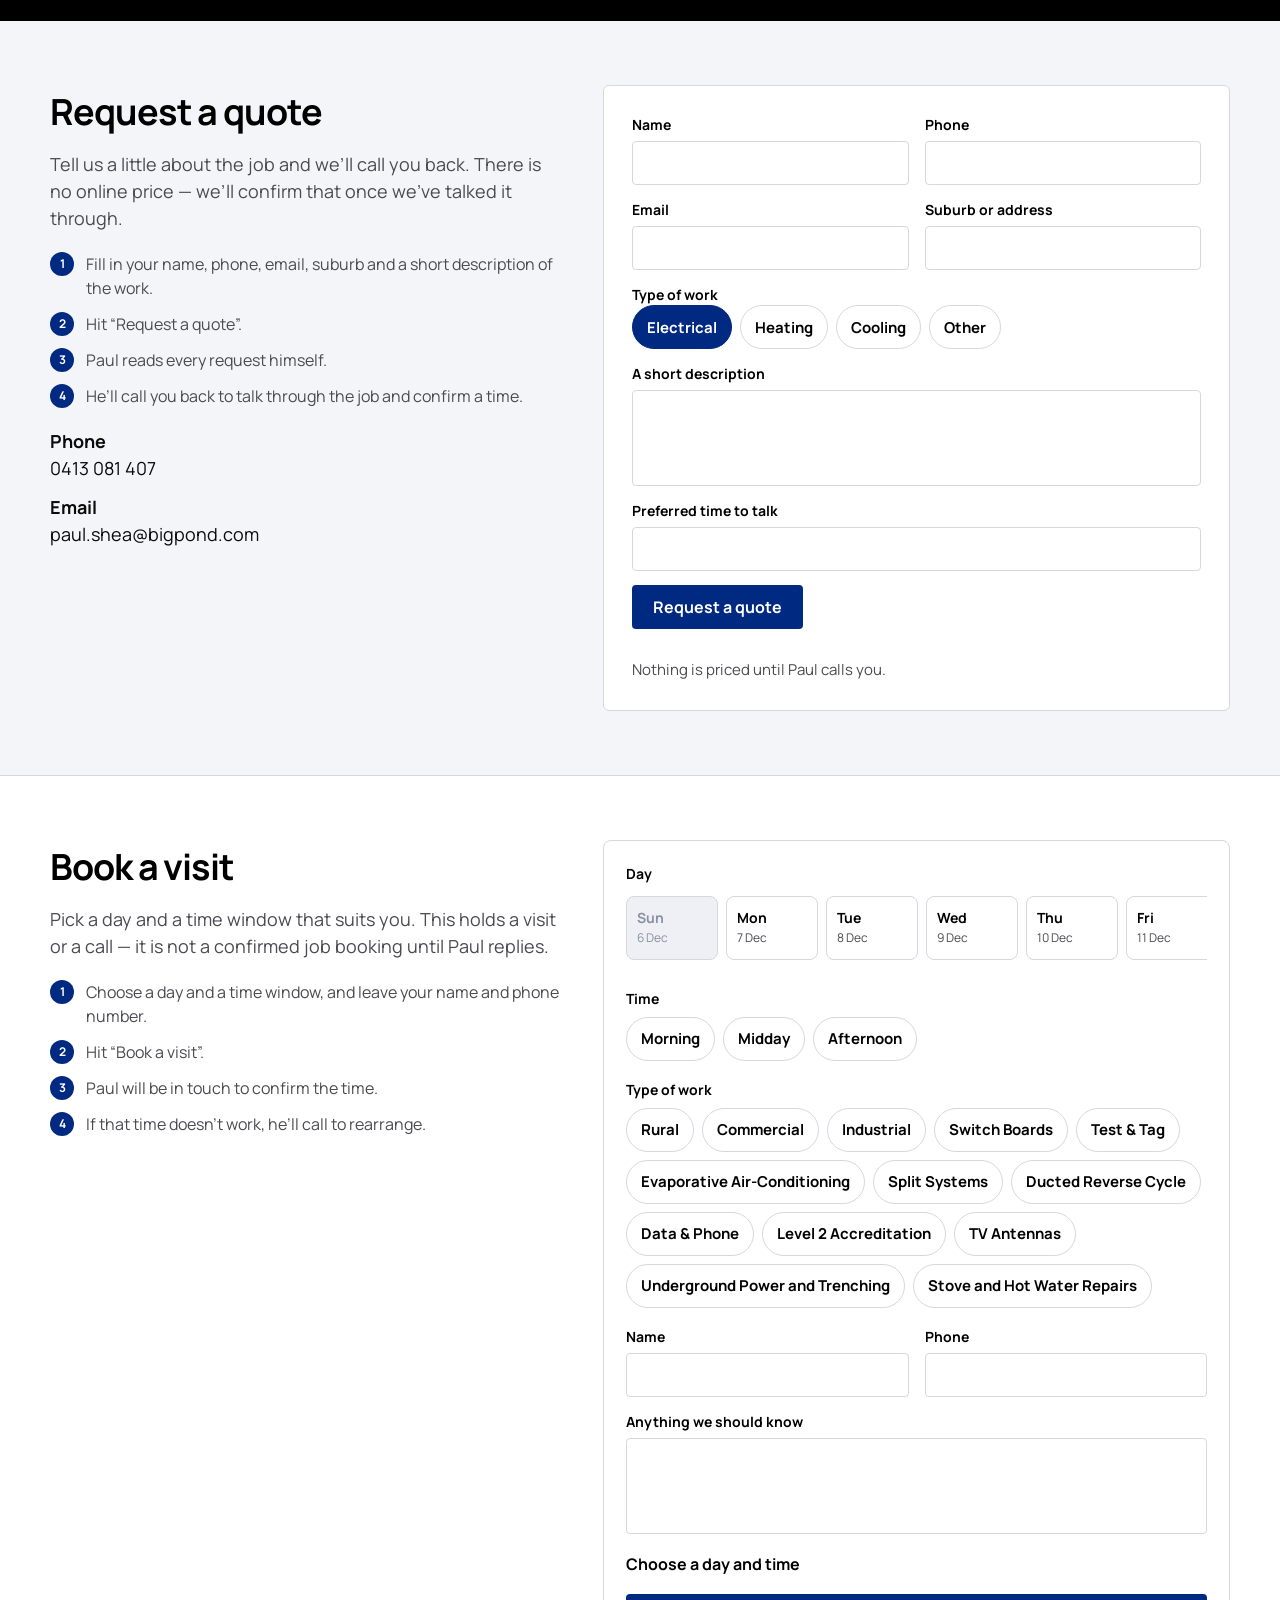
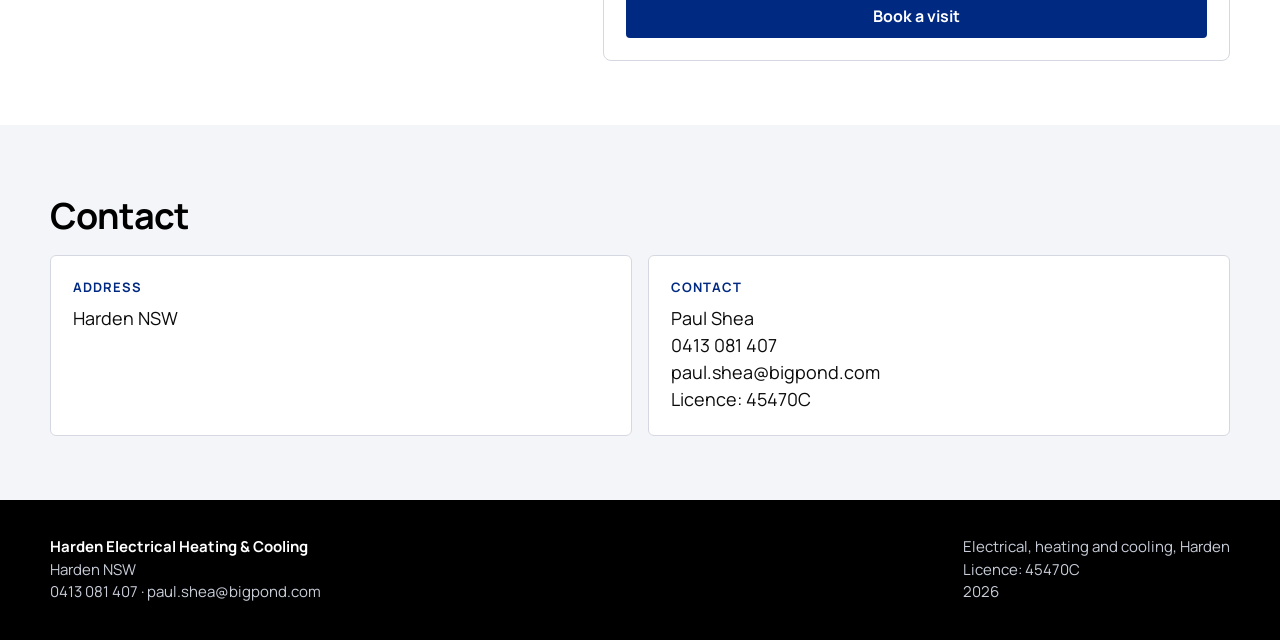
==== commit be7094e6: "Swap fire-red for logo navy, quote pills, and work slots Replace the red primary with logo navy, tur" ====
--- a/index.html
+++ b/index.html
@@ -164,14 +164,15 @@
           <label for="q-phone">Phone<input id="q-phone" type="tel" name="phone" autocomplete="tel" required></label>
           <label for="q-email">Email<input id="q-email" type="email" name="email" autocomplete="email" required></label>
           <label for="q-suburb">Suburb or address<input id="q-suburb" type="text" name="suburb" required></label>
-          <label class="full" for="q-type">Type of work
-            <select id="q-type" name="type">
-              <option>Electrical</option>
-              <option>Heating</option>
-              <option>Cooling</option>
-              <option>Other</option>
-            </select>
-          </label>
+          <fieldset class="full type-field">
+            <legend id="q-type">Type of work</legend>
+            <div class="pill-row">
+              <label class="pill"><input type="radio" name="type" value="Electrical" checked> Electrical</label>
+              <label class="pill"><input type="radio" name="type" value="Heating"> Heating</label>
+              <label class="pill"><input type="radio" name="type" value="Cooling"> Cooling</label>
+              <label class="pill"><input type="radio" name="type" value="Other"> Other</label>
+            </div>
+          </fieldset>
           <label class="full" for="q-details">A short description<textarea id="q-details" name="details" required></textarea></label>
           <label class="full" for="q-when">Preferred time to talk<input id="q-when" type="text" name="when"></label>
           <button class="btn btn-fire submit" type="submit">Request a quote</button>
--- a/css/site.css
+++ b/css/site.css
@@ -14,10 +14,10 @@
 }
 
 :root {
-  --fire: #D02700;
-  --ember: #8B1500;
+  --brand: #002982;
+  --brand-hover: #001C66;
+  --accent: #002982;
   --ice: #7D90C2;
-  --blue: #284090;
   --ink: #0B0B0C;
   --muted: #4A4A52;
   --paper: #FFFFFF;
@@ -30,13 +30,16 @@
   --input-bg: #FFFFFF;
   --about-copy: #D0D4DE;
   --footer-copy: #C8CDD8;
-  --wordmark-sub: #284090;
+  --wordmark-sub: #002982;
   --header-h: 73px;
   color-scheme: light;
 }
 
 @media (prefers-color-scheme: dark) {
   :root:not([data-theme="light"]) {
+    --brand: #002982;
+    --brand-hover: #1A47B0;
+    --accent: #8FB0FF;
     --ink: #F4F5F8;
     --muted: #B4B8C4;
     --paper: #141418;
@@ -48,12 +51,15 @@
     --input-bg: #1C1C22;
     --about-copy: #D0D4DE;
     --footer-copy: #C8CDD8;
-    --wordmark-sub: #7D90C2;
+    --wordmark-sub: #8FB0FF;
     color-scheme: dark;
   }
 }
 
 html[data-theme="dark"] {
+  --brand: #002982;
+  --brand-hover: #1A47B0;
+  --accent: #8FB0FF;
   --ink: #F4F5F8;
   --muted: #B4B8C4;
   --paper: #141418;
@@ -65,7 +71,7 @@
   --input-bg: #1C1C22;
   --about-copy: #D0D4DE;
   --footer-copy: #C8CDD8;
-  --wordmark-sub: #7D90C2;
+  --wordmark-sub: #8FB0FF;
   color-scheme: dark;
 }
 
@@ -103,7 +109,7 @@
   left: 12px;
   top: -48px;
   z-index: 40;
-  background: var(--fire);
+  background: var(--brand);
   color: #fff;
   padding: 10px 16px;
   min-height: 44px;
@@ -128,7 +134,9 @@
   text-align: center;
   white-space: nowrap;
 }
-.btn-fire { background: var(--fire); color: #fff; }
+.btn-fire { background: var(--brand); color: #fff; }
+.btn-fire:hover,
+.btn-fire:focus-visible { background: var(--brand-hover); }
 .btn-black { background: var(--black); color: #fff; }
 .btn-ghost { background: transparent; border-color: var(--heading); color: var(--heading); }
 .btn-ghost-light { background: transparent; border-color: #fff; color: #fff; }
@@ -187,8 +195,8 @@
   min-width: 0;
   margin-left: auto;
 }
-nav.primary a:hover { color: var(--fire); }
-nav.primary a[aria-current="page"] { color: var(--fire); }
+nav.primary a:hover { color: var(--accent); }
+nav.primary a[aria-current="page"] { color: var(--accent); }
 
 .theme-btn {
   appearance: none;
@@ -285,7 +293,7 @@
   position: absolute;
   inset: 0;
   background:
-    linear-gradient(115deg, rgba(208, 39, 0, 0.42) 0%, rgba(0, 0, 0, 0) 46%),
+    linear-gradient(115deg, rgba(0, 41, 130, 0.42) 0%, rgba(0, 0, 0, 0) 46%),
     linear-gradient(200deg, rgba(40, 64, 144, 0.35) 0%, rgba(0, 0, 0, 0) 40%),
     repeating-linear-gradient(90deg, transparent 0 63px, rgba(255, 255, 255, 0.045) 63px 64px),
     repeating-linear-gradient(0deg, transparent 0 63px, rgba(255, 255, 255, 0.045) 63px 64px);
@@ -300,7 +308,7 @@
   gap: 40px;
   align-items: stretch;
 }
-.hero .kicker { color: #F4A090; }
+.hero .kicker { color: var(--ice); }
 .hero h1 {
   font-size: clamp(40px, 6vw, 64px);
   line-height: 0.98;
@@ -331,7 +339,7 @@
   bottom: 0;
   width: 5px;
   border-radius: 8px 0 0 8px;
-  background: linear-gradient(180deg, var(--fire) 0%, var(--ice) 100%);
+  background: linear-gradient(180deg, var(--brand) 0%, var(--ice) 100%);
 }
 .need-card h2 {
   font-size: 22px;
@@ -368,7 +376,7 @@
   font-weight: 700;
   letter-spacing: 0.12em;
   text-transform: uppercase;
-  color: var(--fire);
+  color: var(--accent);
   margin-bottom: 14px;
 }
 h1 {
@@ -391,8 +399,8 @@
 
 .bento {
   display: grid;
-  grid-template-columns: minmax(0, 1.25fr) minmax(0, 1fr);
-  grid-template-rows: 1fr 1fr;
+  grid-template-columns: repeat(3, minmax(0, 1fr));
+  grid-template-rows: auto;
   gap: 12px;
   align-items: stretch;
 }
@@ -415,7 +423,7 @@
   font-size: 12px;
   font-weight: 700;
   letter-spacing: 0.1em;
-  color: var(--fire);
+  color: var(--accent);
 }
 .tile h3 {
   font-size: 22px;
@@ -424,27 +432,25 @@
 }
 .tile p { color: var(--muted); font-size: 16px; }
 .tile-feature {
-  grid-column: 1;
-  grid-row: 1 / span 2;
   padding: 0;
   overflow: hidden;
   background: var(--black);
   border-color: #000;
   color: #fff;
 }
-.tile-feature .num { color: #F4A090; }
+.tile-feature .num { color: var(--ice); }
 .tile-feature h3 { color: #fff; font-size: 28px; }
 .tile-feature p { color: #D0D4DE; }
-.tile-feature .tile-copy { padding: 20px 22px 22px; }
-.tile-elec { grid-column: 2; grid-row: 1; }
-.tile-heat { grid-column: 2; grid-row: 2; }
+.tile-feature .tile-copy { padding: 20px 22px 22px; flex: 1; }
 .tile-elec,
-.tile-heat {
+.tile-heat,
+.tile-plain {
   padding: 0;
   overflow: hidden;
 }
 .tile-elec .tile-copy,
-.tile-heat .tile-copy {
+.tile-heat .tile-copy,
+.tile-plain .tile-copy {
   padding: 20px 22px 22px;
   display: flex;
   flex-direction: column;
@@ -452,11 +458,6 @@
   flex: 1;
 }
 .tile-plain { grid-column: auto; grid-row: auto; }
-.tile-feature .media-frame {
-  flex: 1 1 auto;
-  min-height: 200px;
-  aspect-ratio: auto;
-}
 
 .media-frame {
   position: relative;
@@ -557,7 +558,7 @@
   width: 24px;
   height: 24px;
   border-radius: 50%;
-  background: var(--fire);
+  background: var(--brand);
   color: #fff;
   font-size: 12px;
   font-weight: 700;
@@ -577,7 +578,7 @@
   gap: 14px 16px;
   border-radius: 6px;
 }
-form:not(.book-widget) label {
+form:not(.book-widget) label:not(.pill) {
   display: flex;
   flex-direction: column;
   gap: 6px;
@@ -585,9 +586,9 @@
   font-weight: 700;
   color: var(--heading);
 }
-form:not(.book-widget) label.full { grid-column: 1 / -1; }
-form:not(.book-widget) input,
-form:not(.book-widget) select,
+form:not(.book-widget) label.full,
+form:not(.book-widget) .type-field { grid-column: 1 / -1; }
+form:not(.book-widget) input:not([type="radio"]),
 form:not(.book-widget) textarea {
   font: inherit;
   font-weight: 400;
@@ -599,6 +600,21 @@
   border-radius: 4px;
   width: 100%;
 }
+.type-field {
+  border: 0;
+  margin: 0;
+  padding: 0;
+  min-width: 0;
+  display: flex;
+  flex-direction: column;
+  gap: 8px;
+}
+.type-field legend {
+  font-size: 14px;
+  font-weight: 700;
+  color: var(--heading);
+  padding: 0;
+}
 form:not(.book-widget) textarea { min-height: 96px; resize: none; }
 form:not(.book-widget) .submit { grid-column: 1 / -1; justify-self: start; }
 .after-send {
@@ -627,7 +643,7 @@
   font-size: 13px;
   letter-spacing: 0.08em;
   text-transform: uppercase;
-  color: var(--fire);
+  color: var(--accent);
   margin-bottom: 8px;
   font-weight: 700;
 }
@@ -764,7 +780,7 @@
   .tile-heat,
   .tile-plain { grid-column: auto; grid-row: auto; }
   form:not(.book-widget) { grid-template-columns: 1fr; padding: 18px; }
-  form:not(.book-widget) label.full, form:not(.book-widget) .submit, .after-send { grid-column: auto; }
+  form:not(.book-widget) label.full, form:not(.book-widget) .type-field, form:not(.book-widget) .submit, .after-send { grid-column: auto; }
   form:not(.book-widget) .submit { width: 100%; }
   .about, .quote, .book, .contact, .reviews, .not-found, .services { padding-top: 48px; padding-bottom: 48px; }
   .sticky-call { display: flex; }
@@ -772,7 +788,7 @@
 }
 
 :focus-visible {
-  outline: 2px solid var(--fire);
+  outline: 2px solid var(--brand);
   outline-offset: 3px;
 }
 
@@ -824,11 +840,11 @@
   margin-top: 4px;
 }
 .date-chip[aria-checked="true"] {
-  background: var(--fire);
-  border-color: var(--fire);
+  background: var(--brand);
+  border-color: var(--brand);
   color: #fff;
 }
-.date-chip[aria-checked="true"] small { color: #F4D0C8; }
+.date-chip[aria-checked="true"] small { color: #D9E4FF; }
 .date-chip[aria-disabled="true"] {
   color: #8A90A4;
   background: var(--gap-bg);
@@ -843,6 +859,12 @@
 }
 .pill {
   appearance: none;
+  position: relative;
+  display: inline-flex;
+  align-items: center;
+  justify-content: center;
+  box-sizing: border-box;
+  height: 44px;
   min-height: 44px;
   padding: 0 14px;
   border: 1px solid var(--line);
@@ -852,16 +874,33 @@
   font: inherit;
   font-size: 15px;
   font-weight: 700;
+  line-height: 1;
   cursor: pointer;
 }
-.pill[aria-checked="true"] {
-  background: var(--fire);
-  border-color: var(--fire);
+.pill[aria-checked="true"],
+.pill:has(:checked) {
+  background: var(--brand);
+  border-color: var(--brand);
   color: #fff;
+}
+.pill > input[type="radio"] {
+  position: absolute;
+  width: 1px;
+  height: 1px;
+  padding: 0;
+  margin: -1px;
+  overflow: hidden;
+  clip: rect(0, 0, 0, 0);
+  white-space: nowrap;
+  border: 0;
+}
+.pill:has(:focus-visible) {
+  outline: 2px solid var(--brand);
+  outline-offset: 3px;
 }
 .field-error {
   font-size: 14px;
-  color: var(--fire);
+  color: var(--accent);
   font-weight: 700;
 }
 .field-error[hidden] { display: none; }
